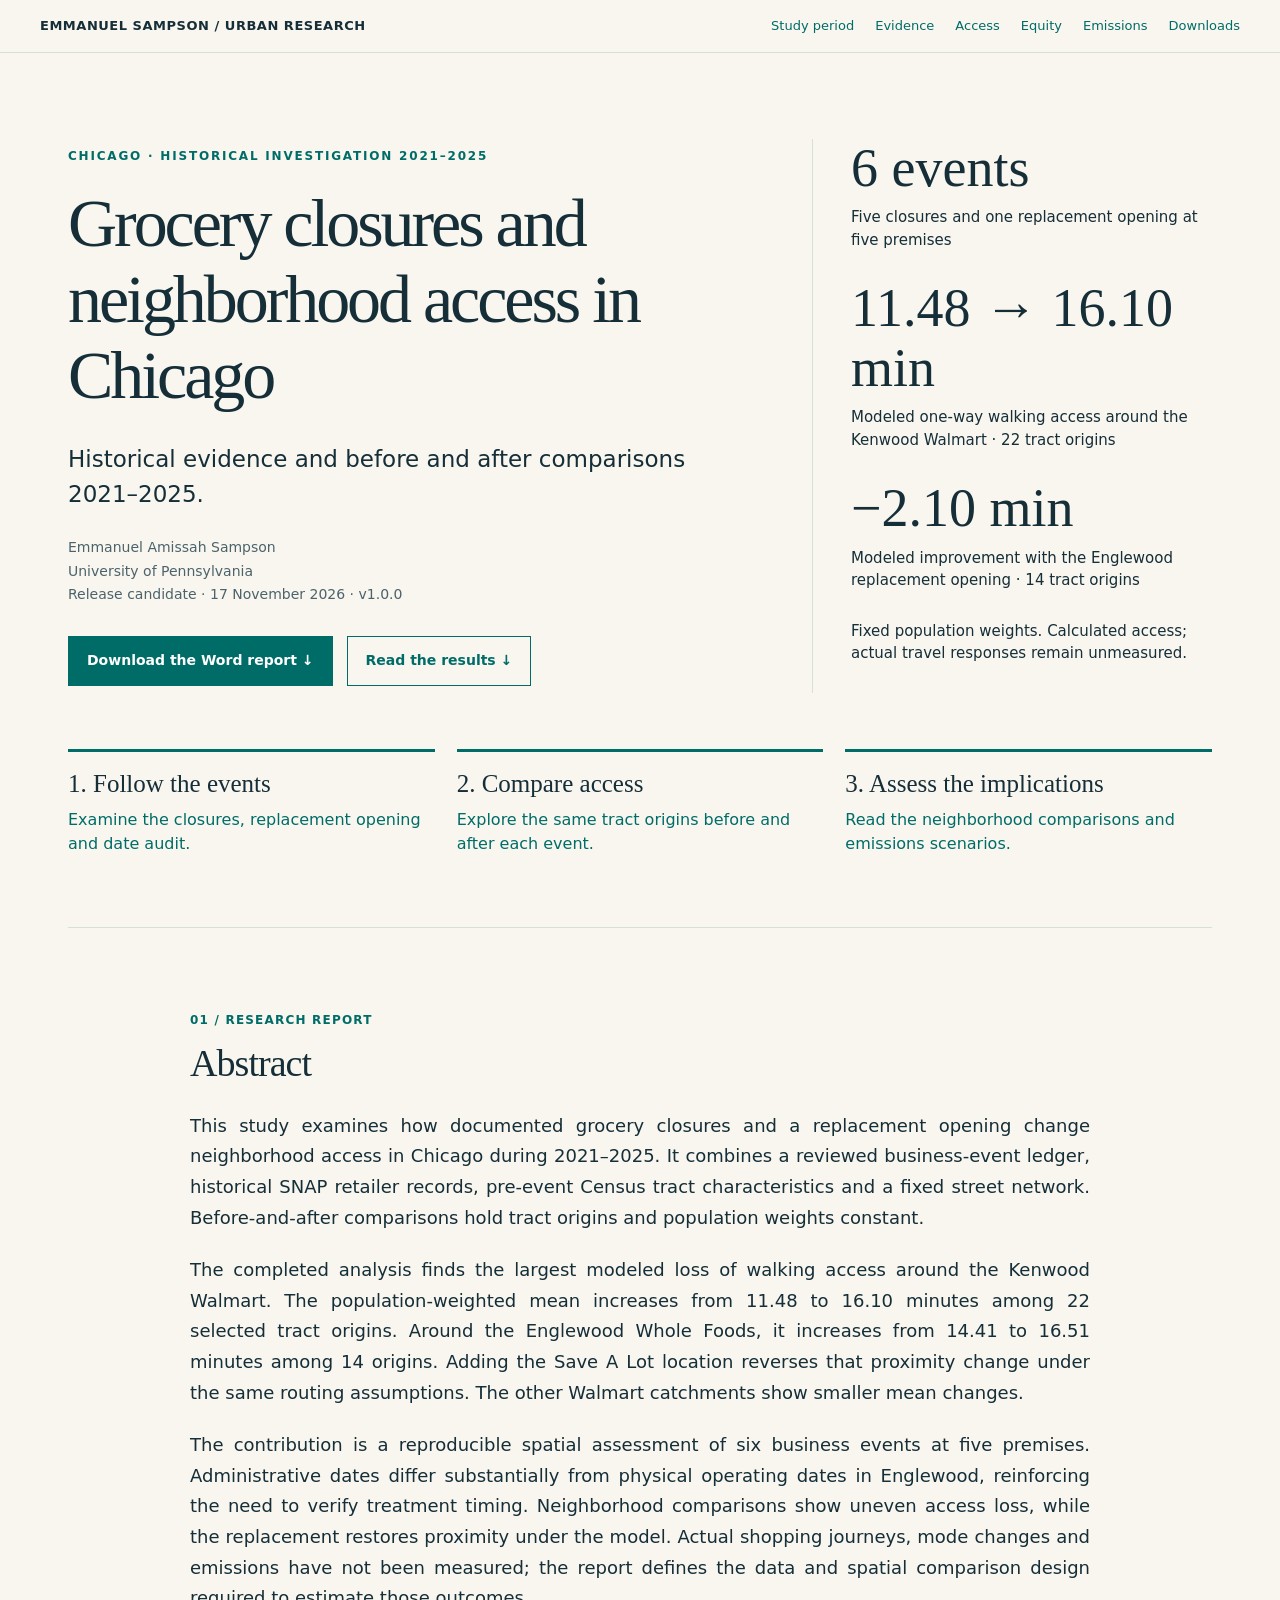
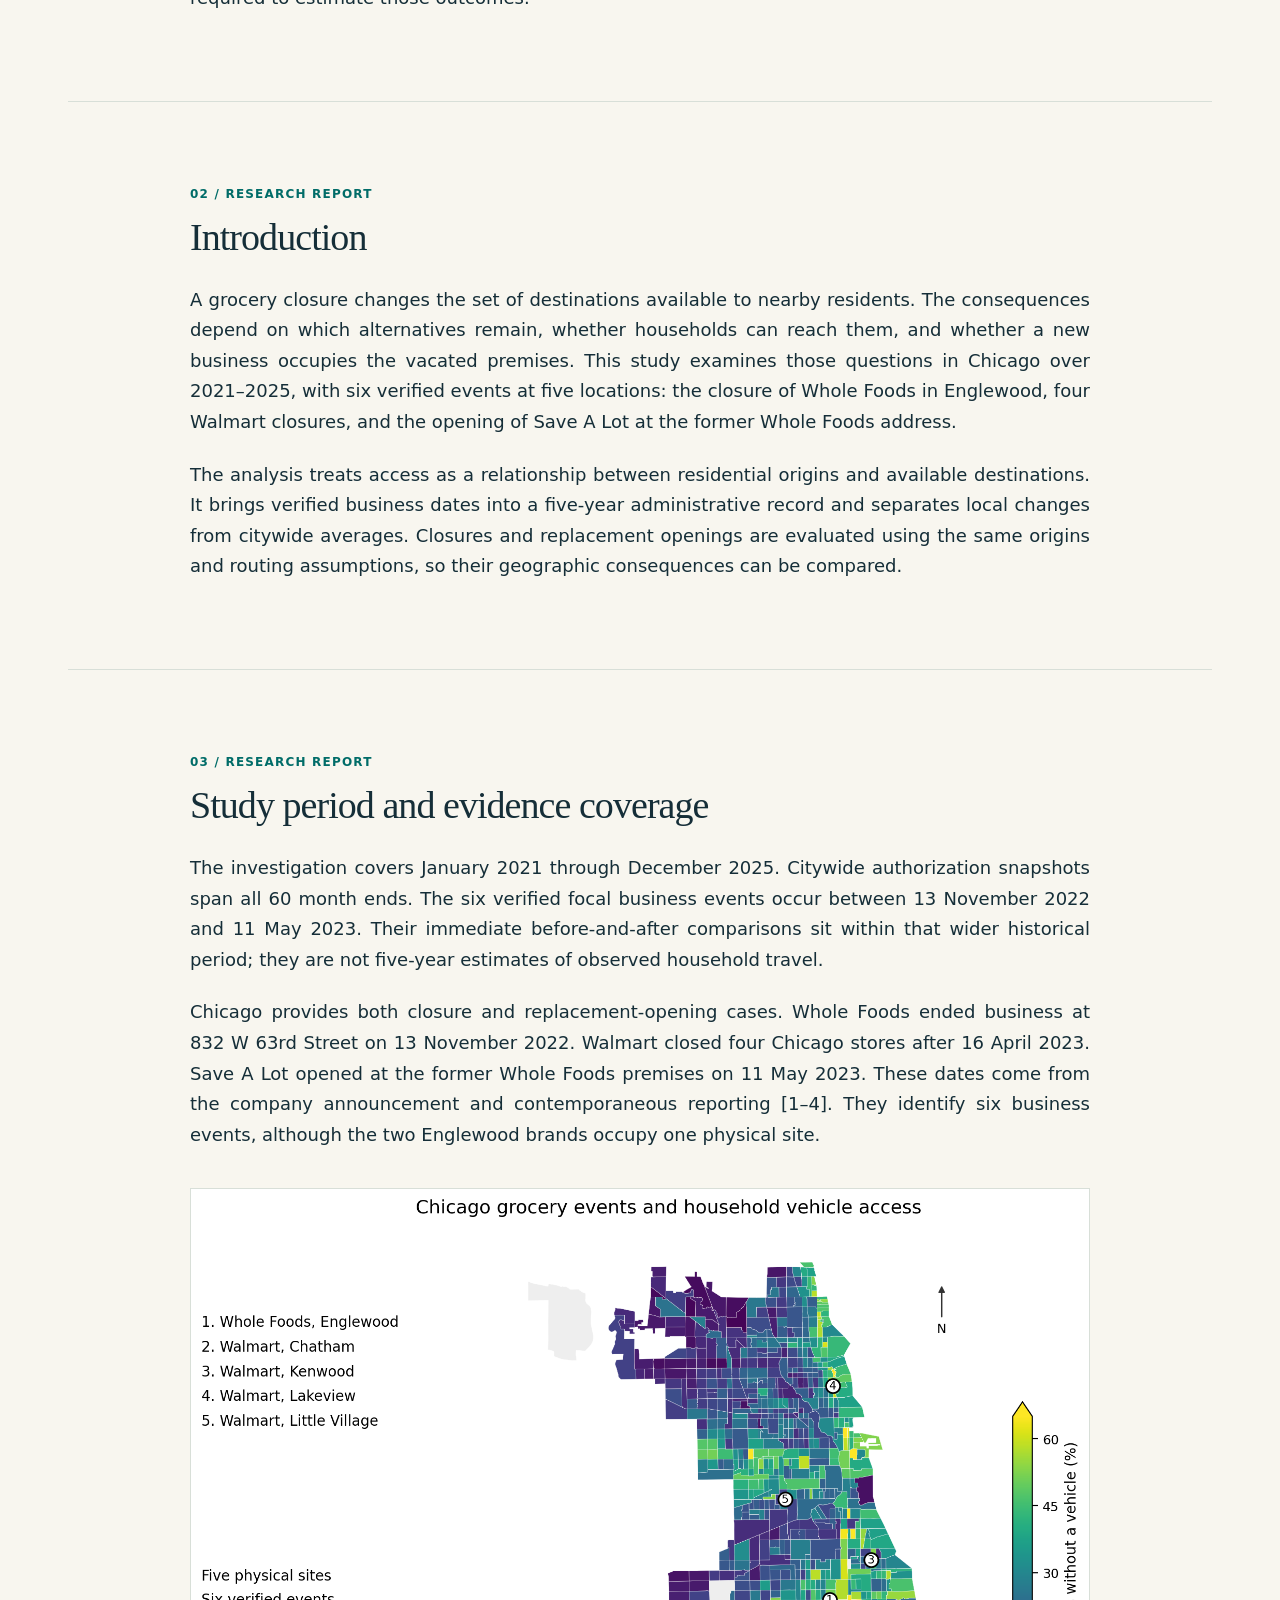
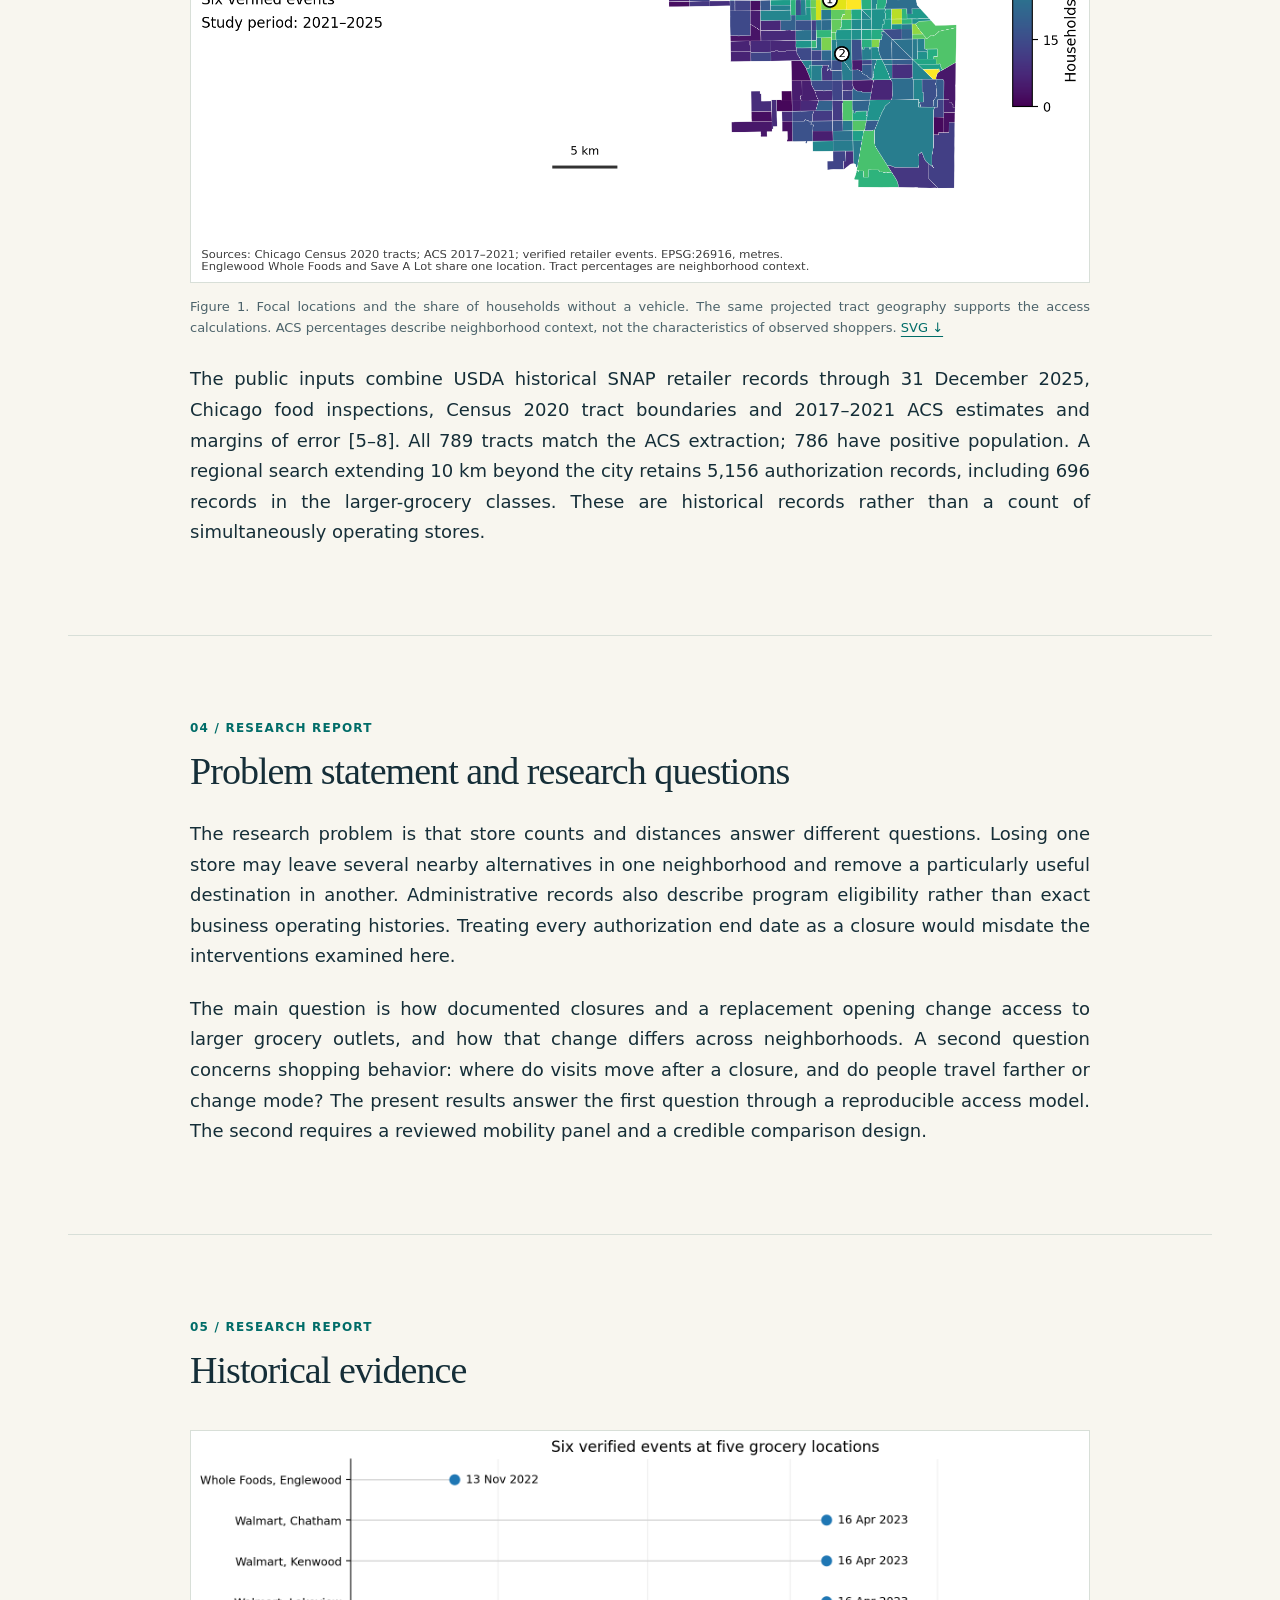
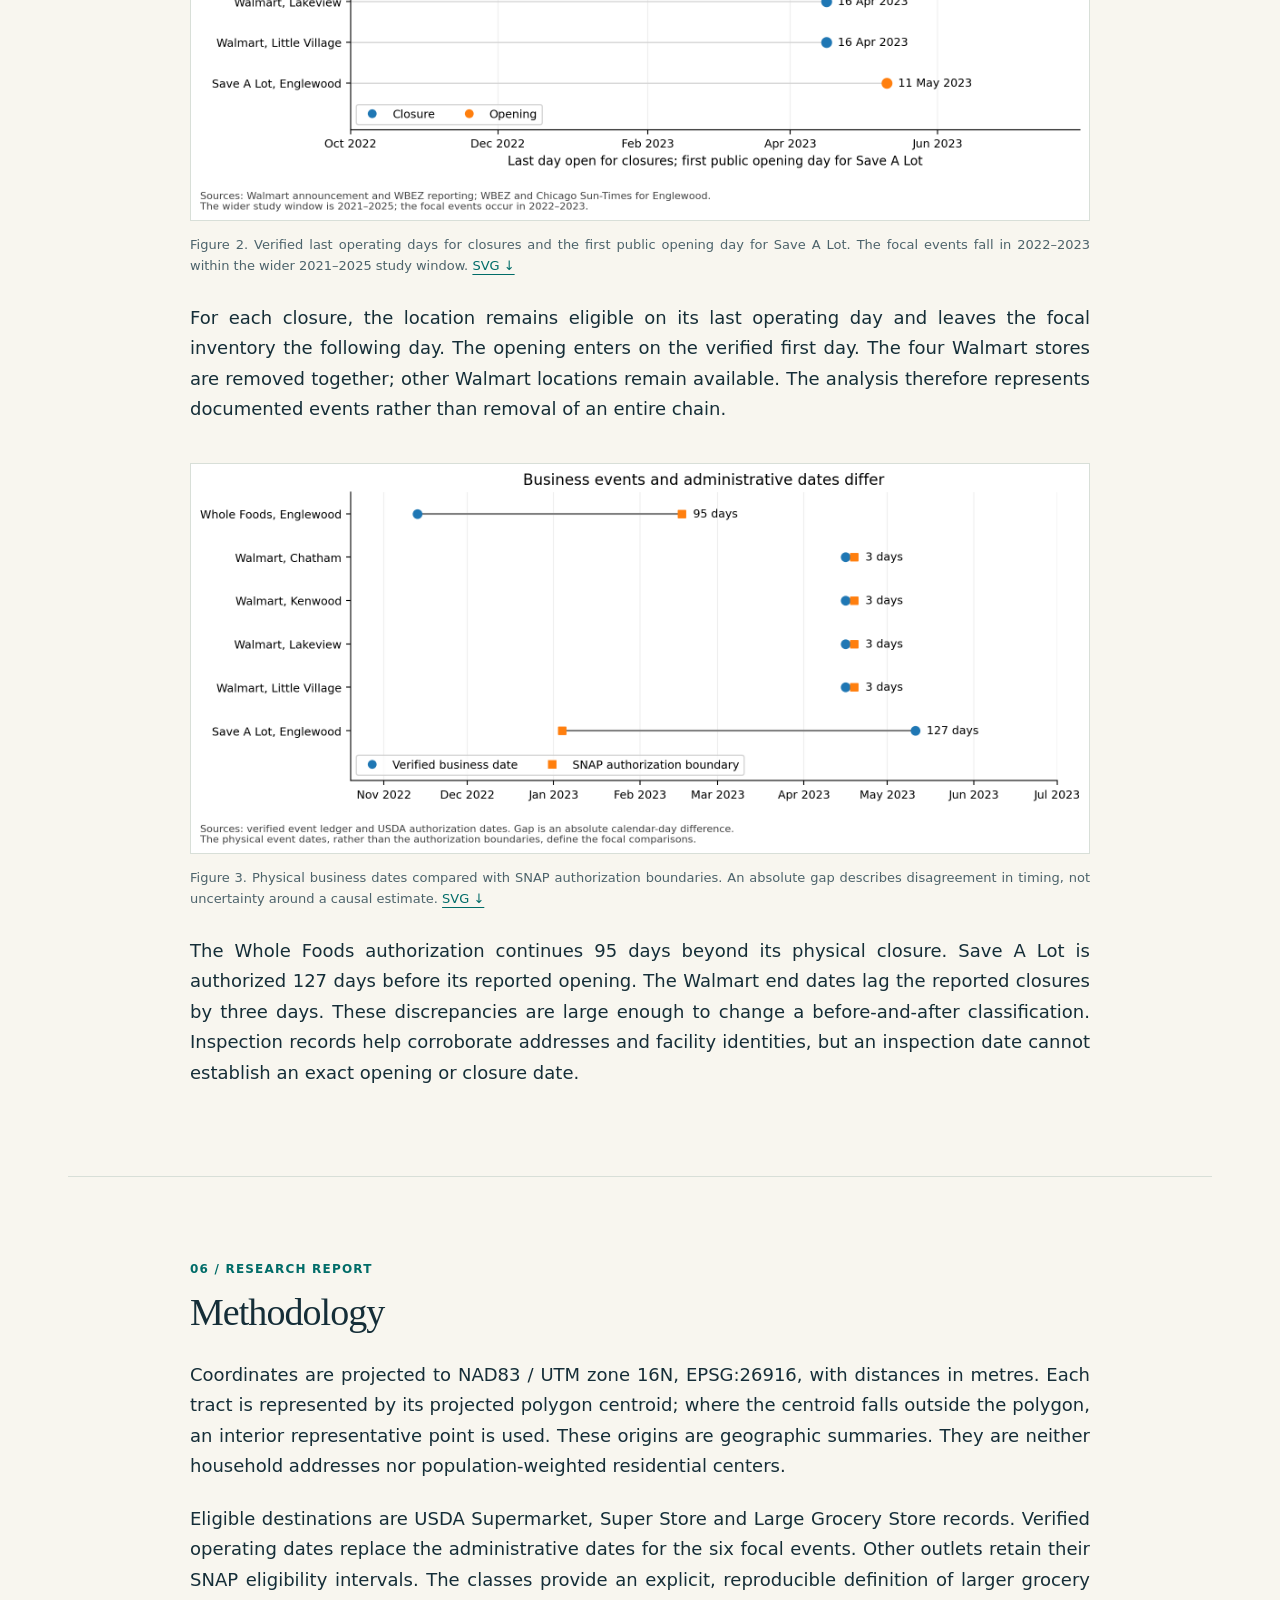
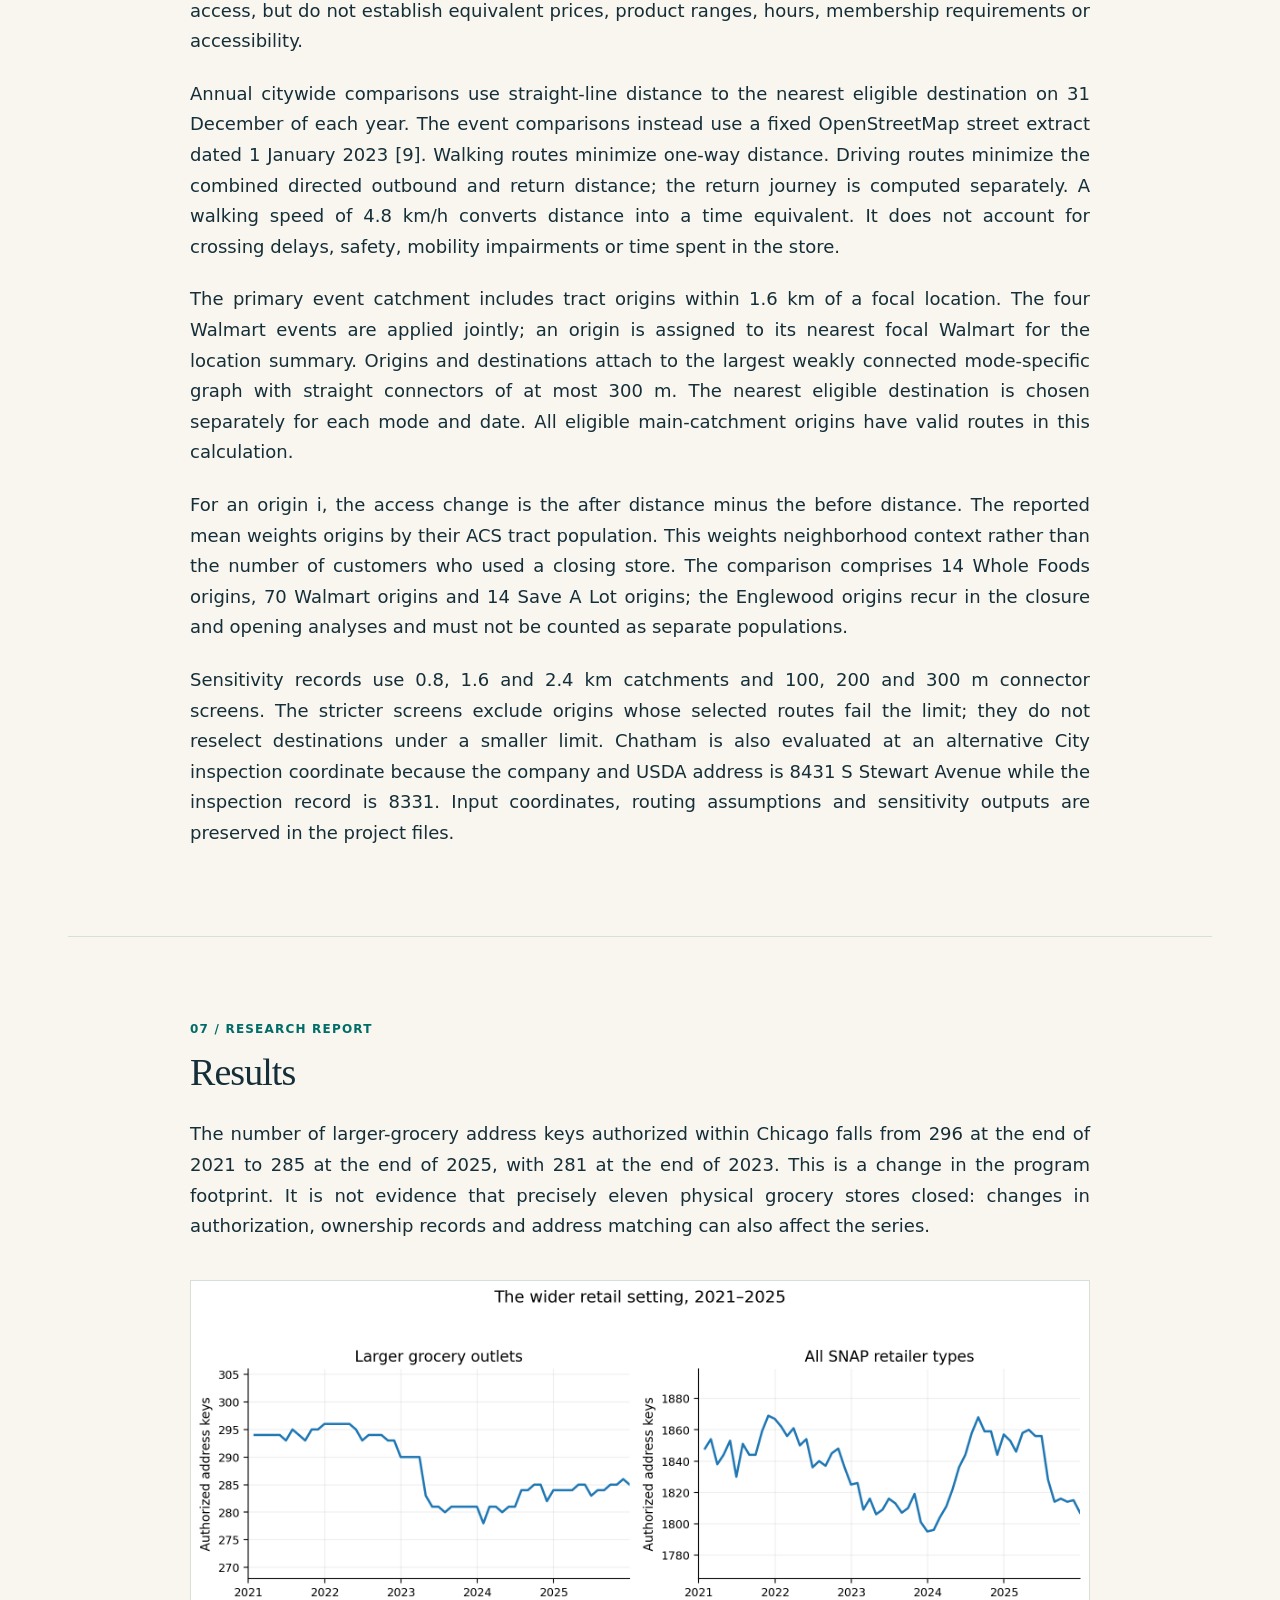
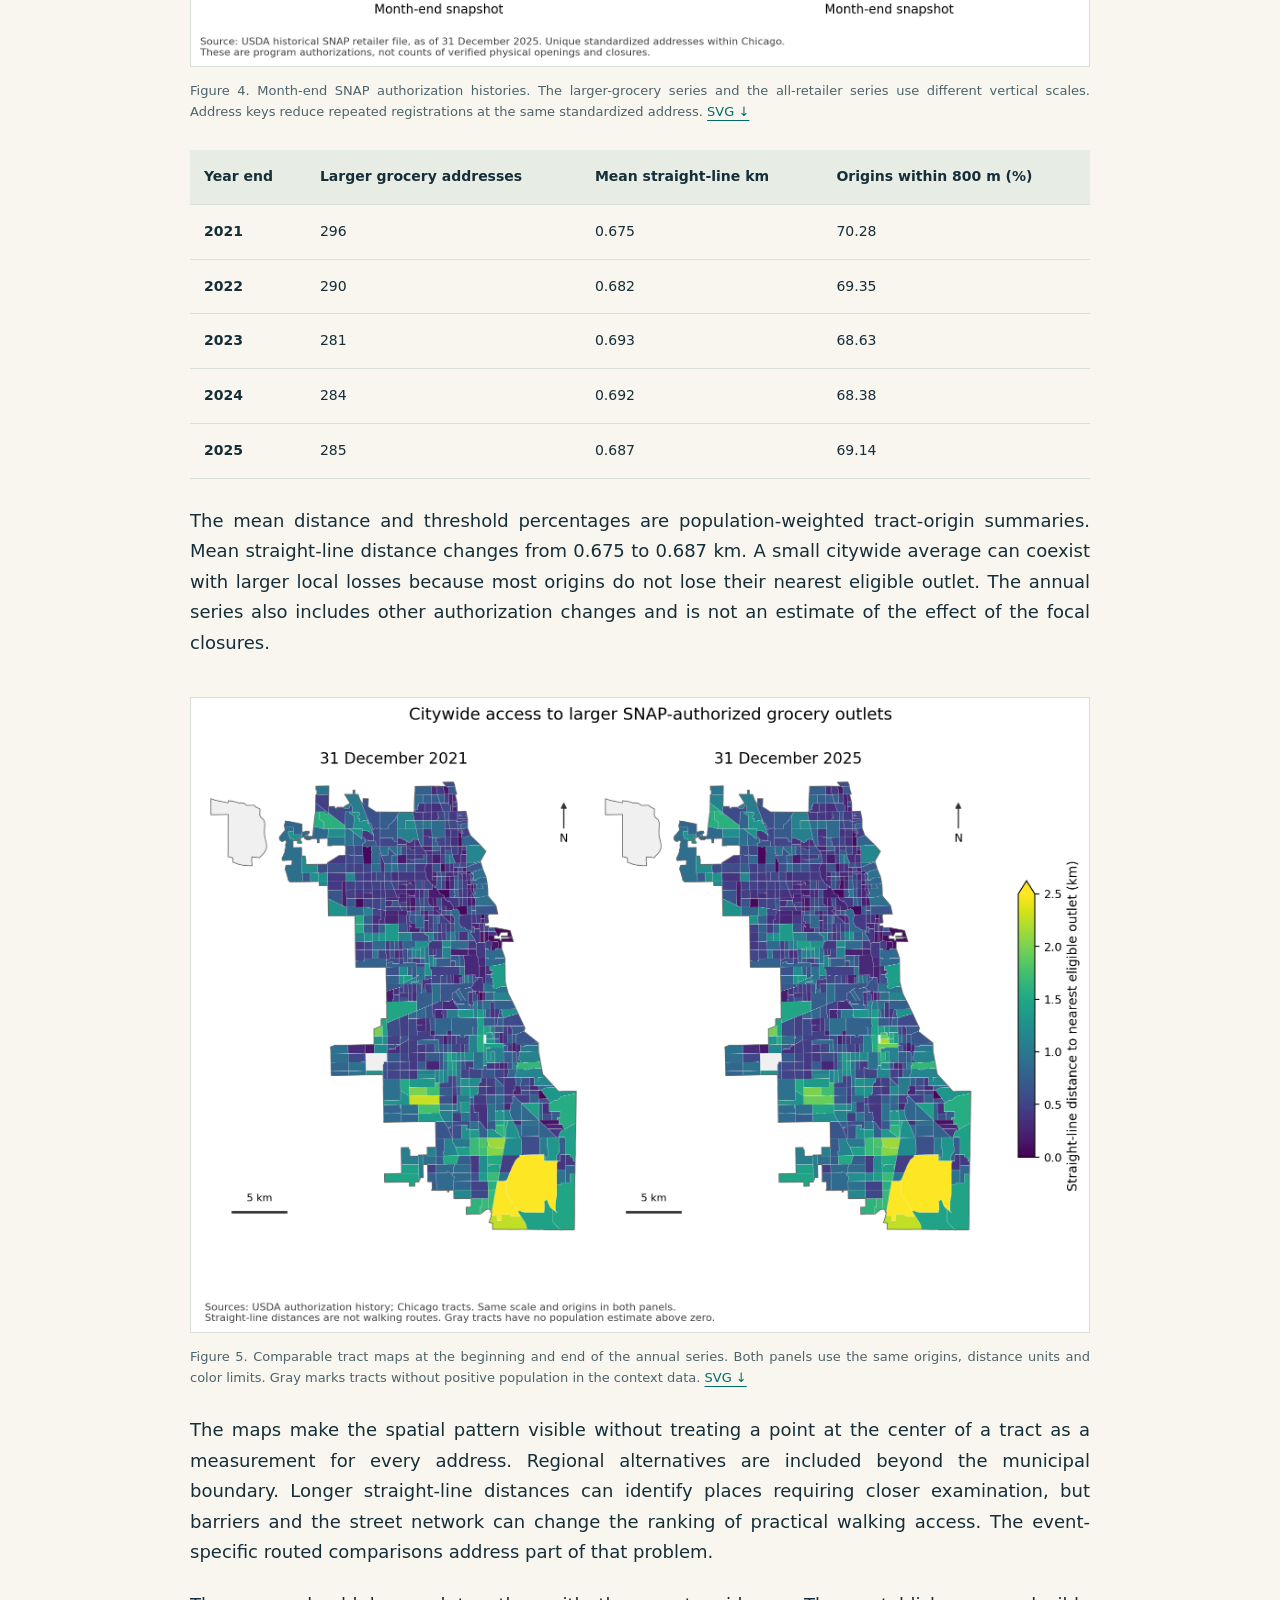
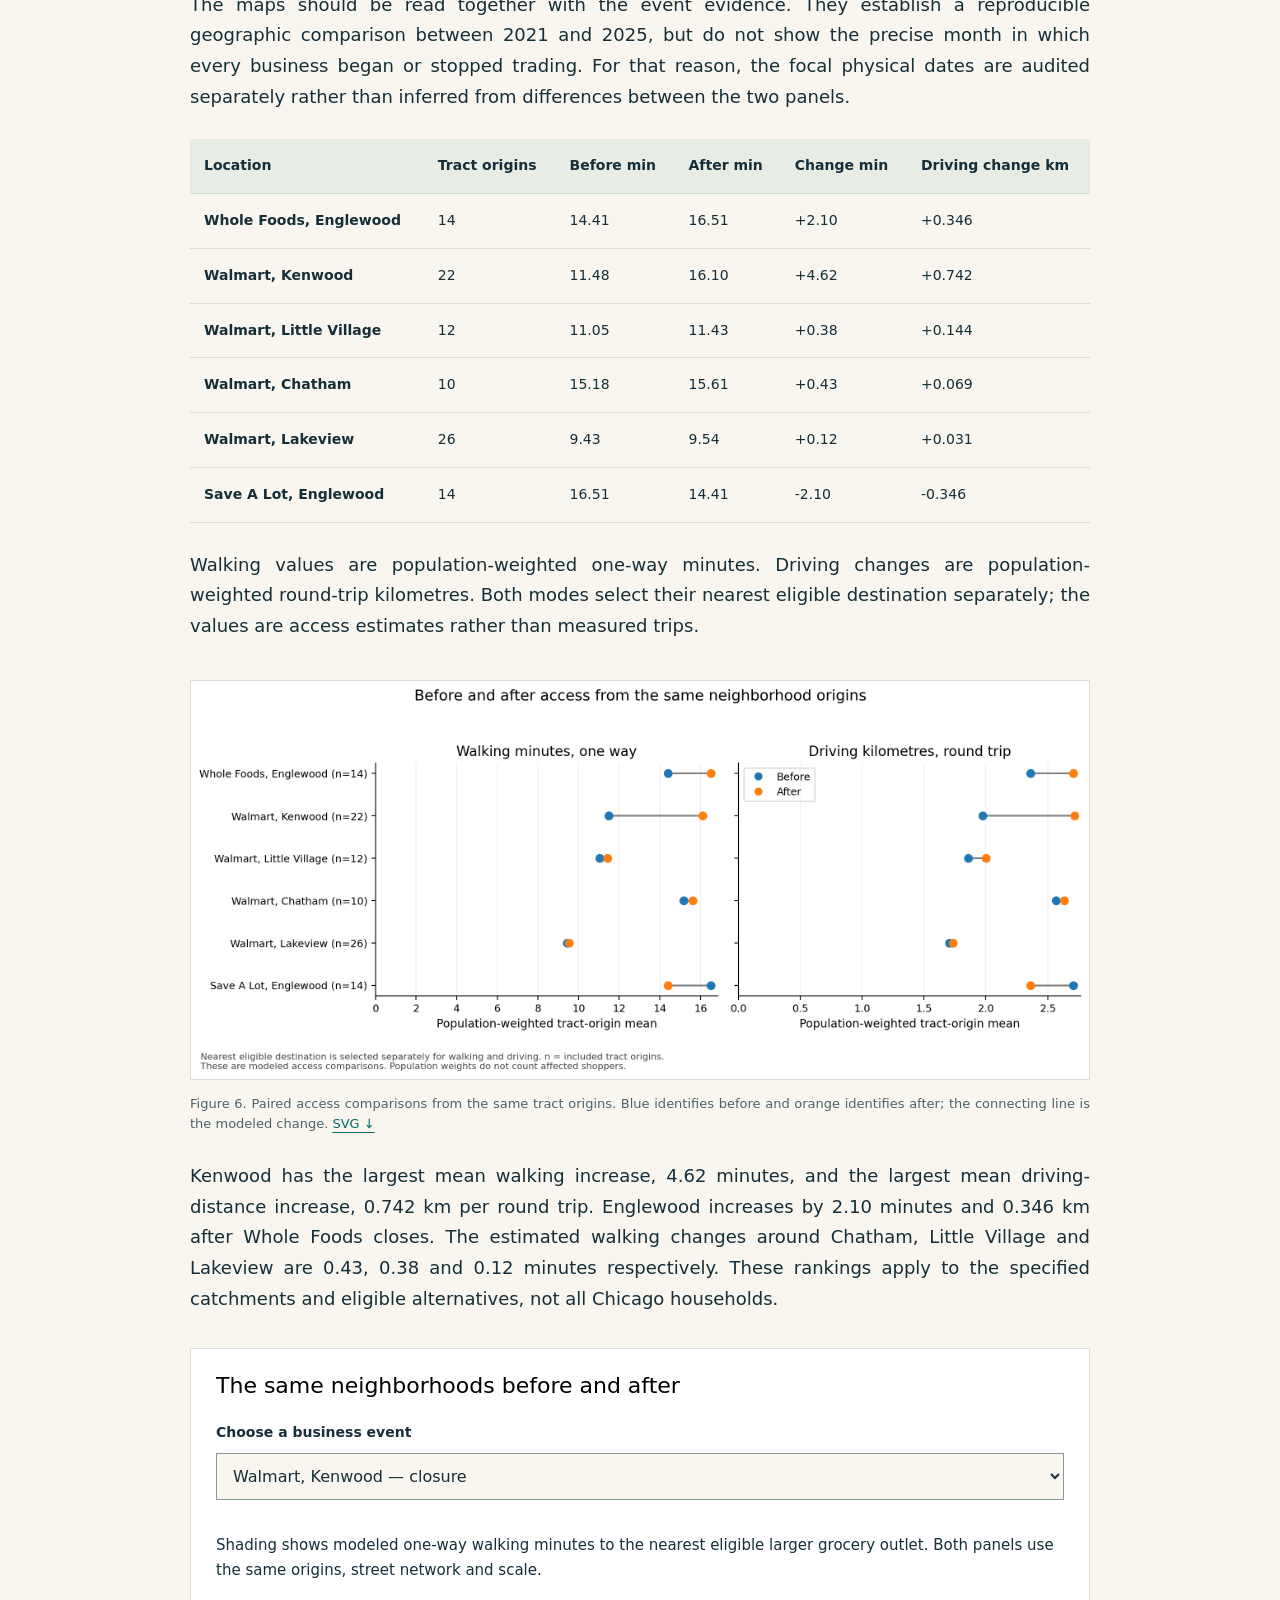
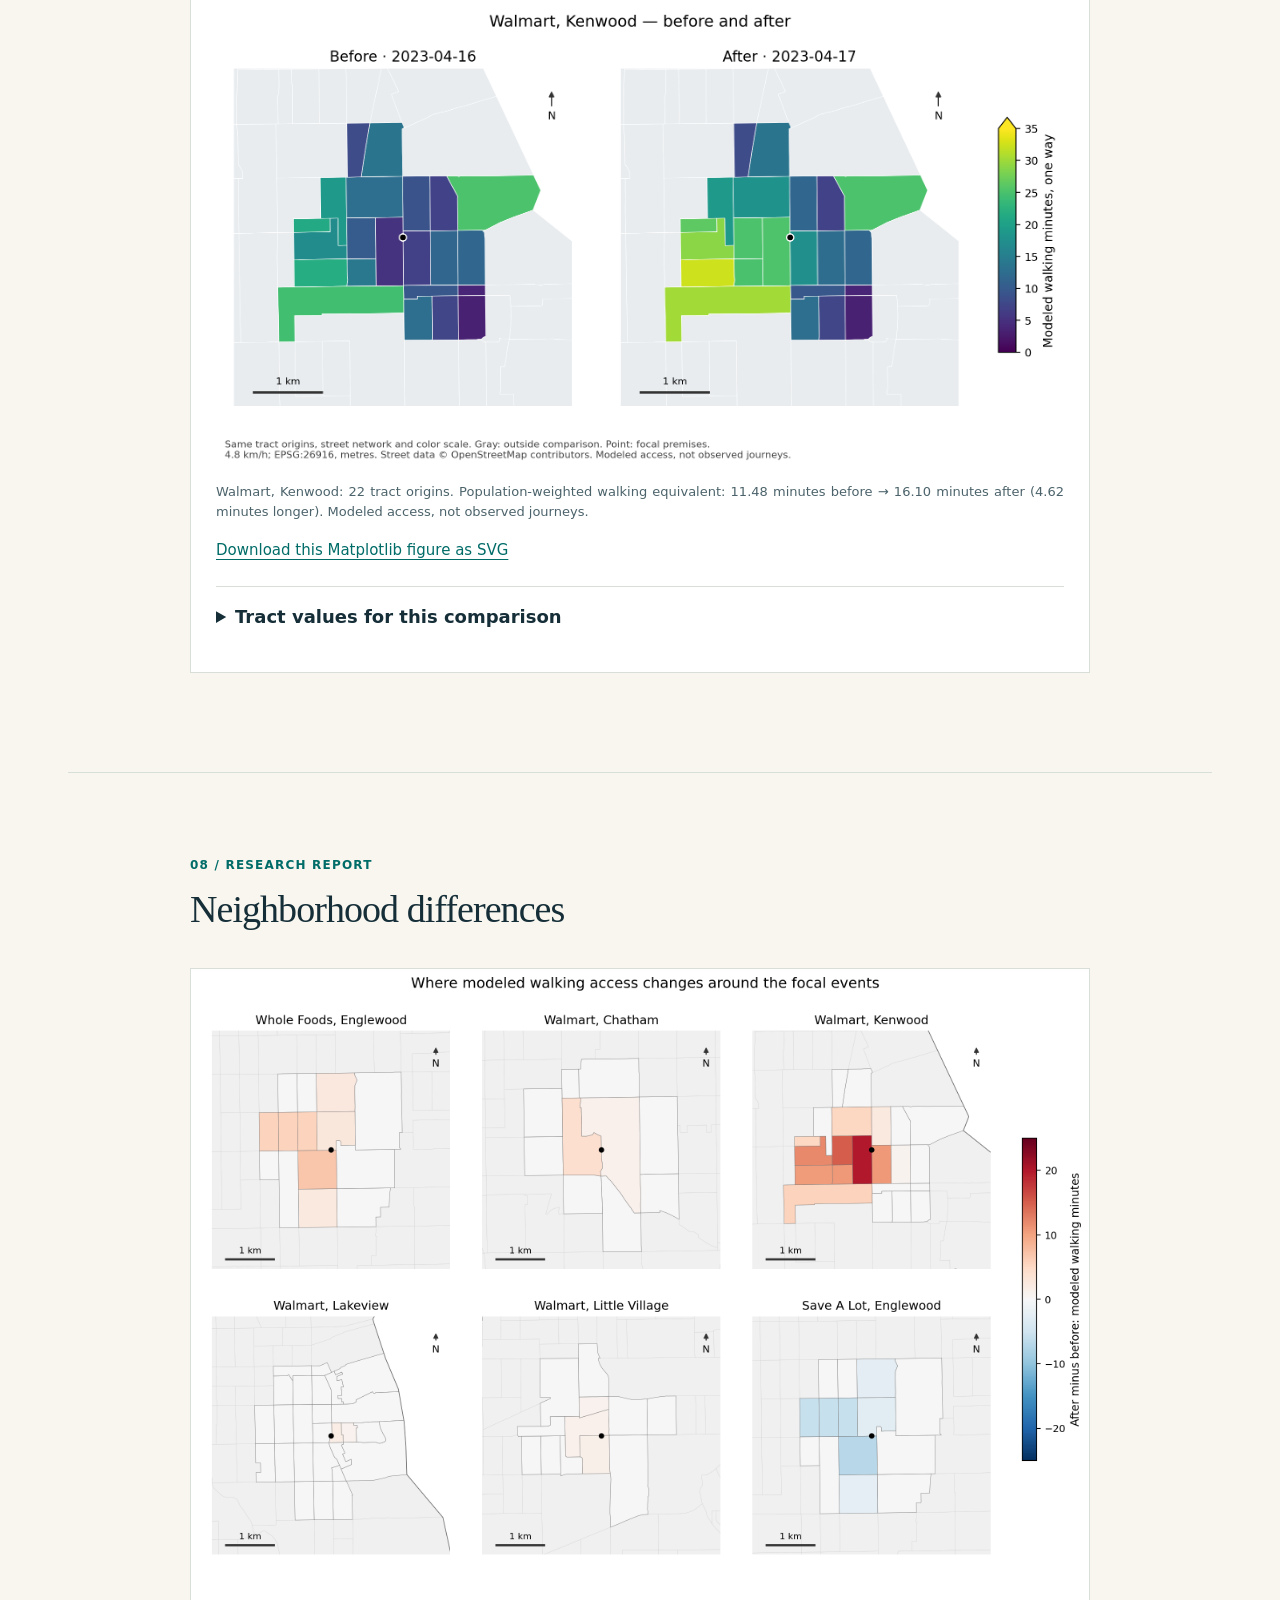
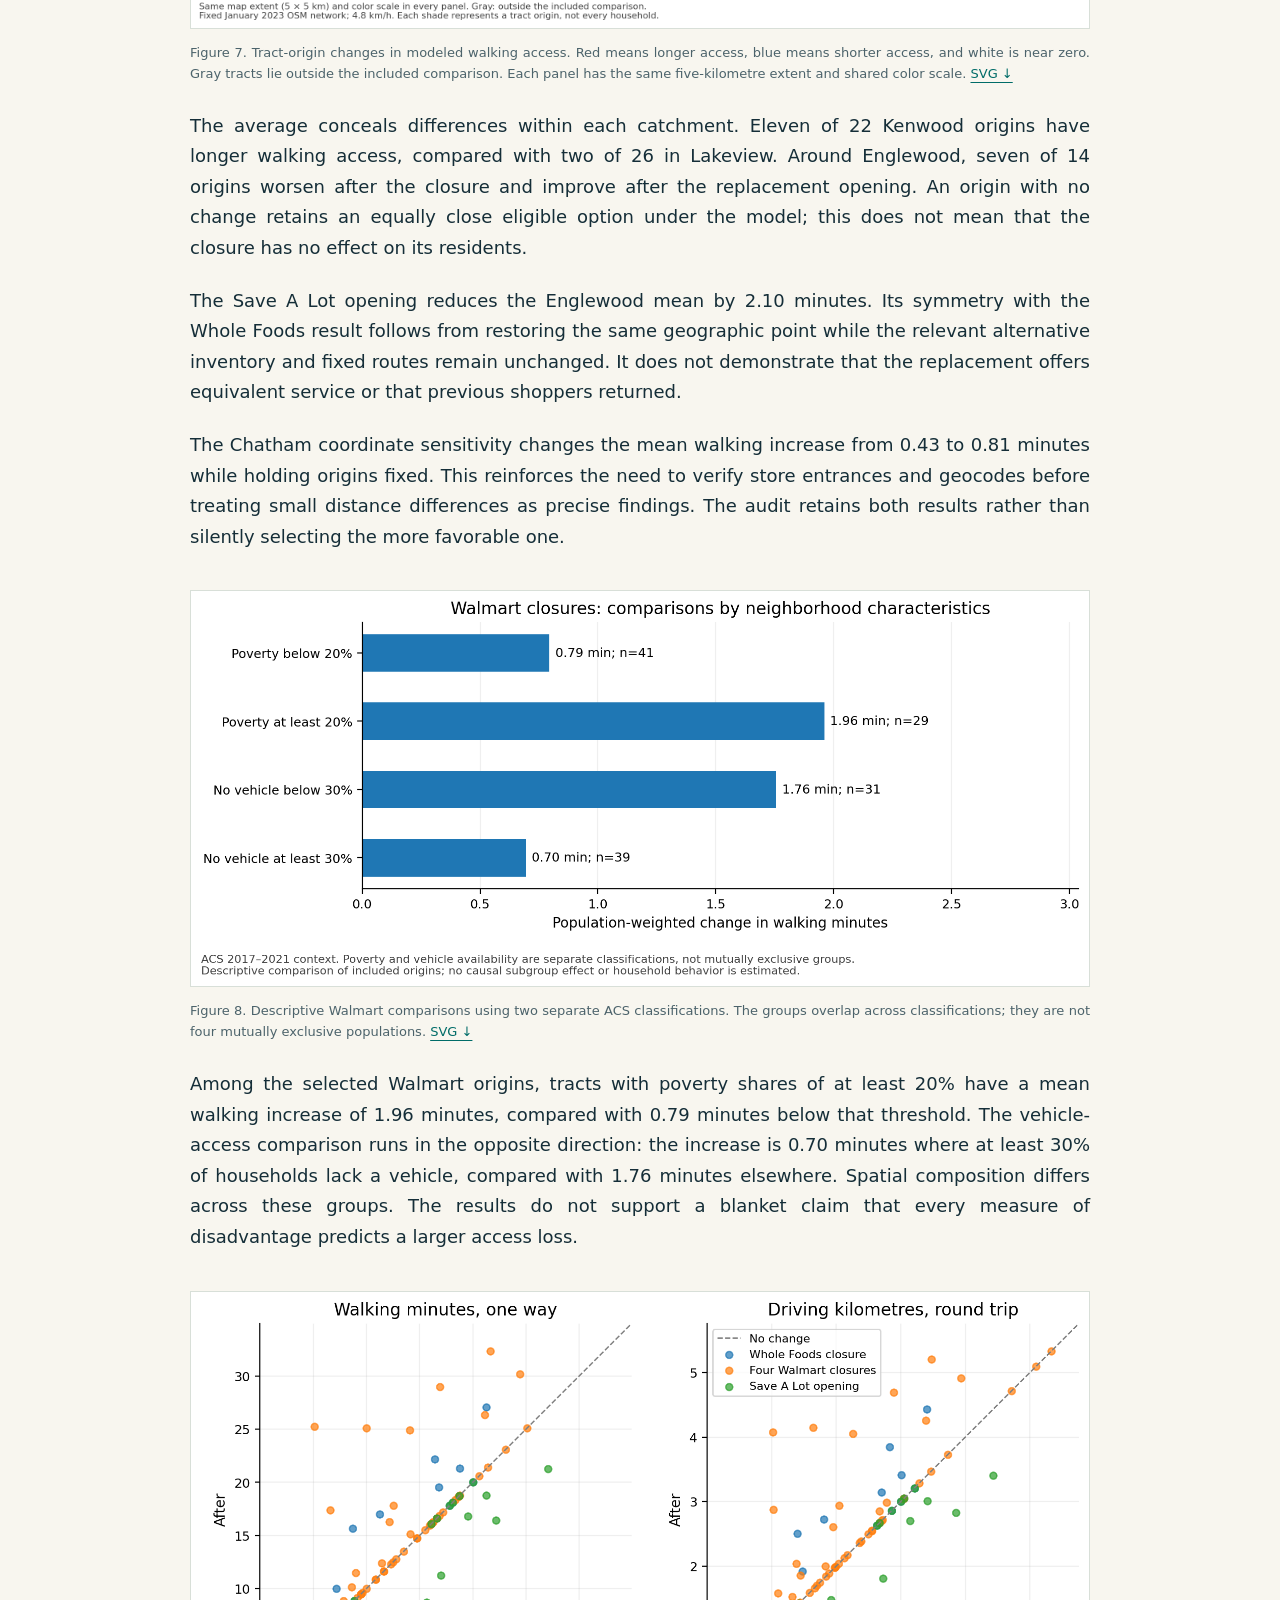
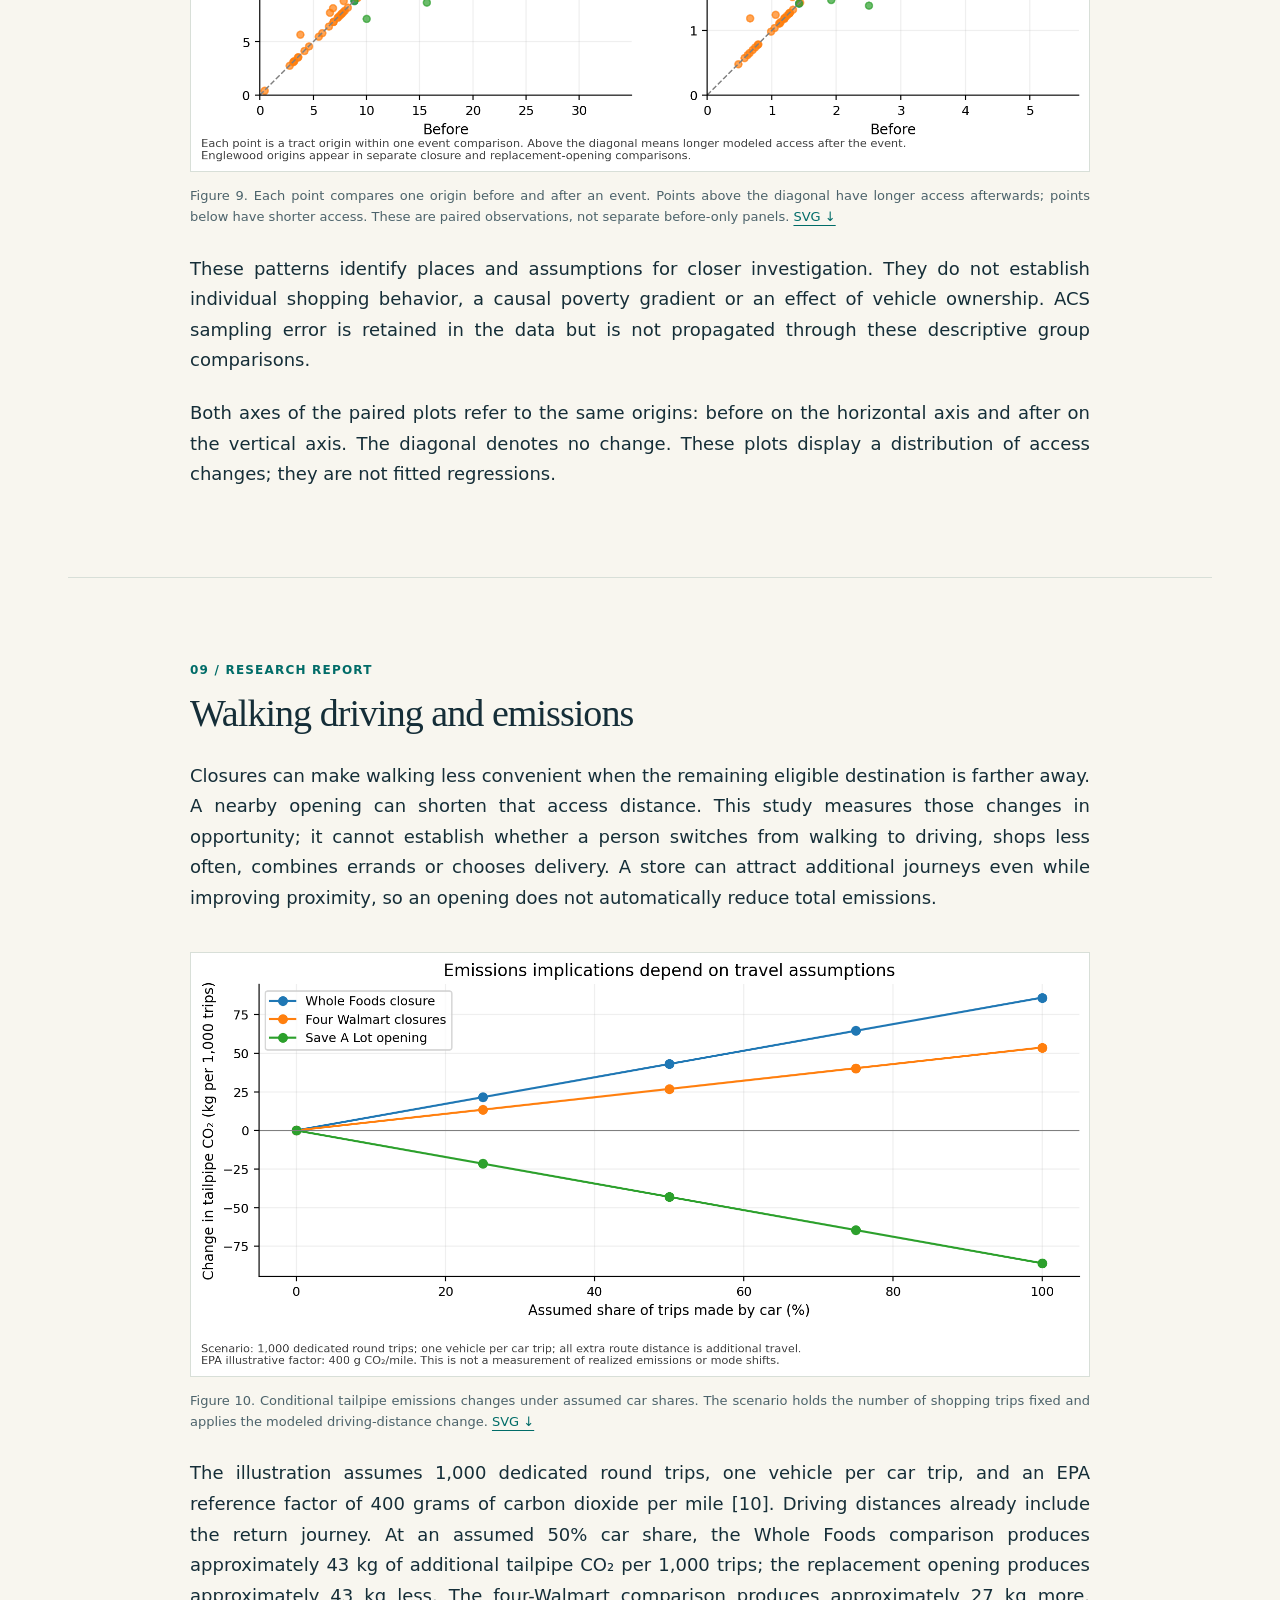
==== index.html @ acdfd46b "Publish reviewed Chicago grocery access study" ====
<!doctype html><html lang="en"><head><meta charset="utf-8"><meta name="viewport" content="width=device-width,initial-scale=1"><title>Grocery closures and neighborhood access in Chicago | Emmanuel Sampson</title><meta name="description" content="Chicago grocery access, 2021–2025. Verified business events, modeled before-and-after access, neighborhood differences and conditional emissions."><link rel="stylesheet" href="site/style.css"><script src="site/app.js" defer></script></head><body><a class="skip" href="#main">Skip to research</a><header class="nav"><a class="brand" href="#">EMMANUEL SAMPSON / URBAN RESEARCH</a><nav aria-label="Sections"><a href="#period">Study period</a><a href="#evidence">Evidence</a><a href="#results">Access</a><a href="#equity">Equity</a><a href="#travel">Emissions</a><a href="#records">Downloads</a></nav></header><main id="main" class="wrap"><section class="hero"><div><div class="eyebrow">Chicago · Historical investigation 2021–2025</div><h1>Grocery closures and neighborhood access in Chicago</h1><p class="lede">Historical evidence and before and after comparisons 2021–2025.</p><p class="byline">Emmanuel Amissah Sampson<br>University of Pennsylvania<br>Release candidate · 17 November 2026 · v1.0.0</p><div class="actions"><a class="button" href="outputs/public/Chicago_Grocery_Access_Report.docx">Download the Word report ↓</a><a class="button alt" href="#results">Read the results ↓</a></div></div><aside class="hero-side" aria-label="Main findings"><div><strong>6 events</strong><p>Five closures and one replacement opening at five premises</p></div><div><strong>11.48 → 16.10 min</strong><p>Modeled one-way walking access around the Kenwood Walmart · 22 tract origins</p></div><div><strong>−2.10 min</strong><p>Modeled improvement with the Englewood replacement opening · 14 tract origins</p></div><p class="scope-note">Fixed population weights. Calculated access; actual travel responses remain unmeasured.</p></aside></section><div class="story-guide" aria-label="Follow the findings"><a href="#evidence"><strong>1. Follow the events</strong>Examine the closures, replacement opening and date audit.</a><a href="#results"><strong>2. Compare access</strong>Explore the same tract origins before and after each event.</a><a href="#travel"><strong>3. Assess the implications</strong>Read the neighborhood comparisons and emissions scenarios.</a></div><section id="abstract" class="section"><div class="report-section"><div class="section-label">01 / Research report</div><h2>Abstract</h2><p>This study examines how documented grocery closures and a replacement opening change neighborhood access in Chicago during 2021–2025. It combines a reviewed business-event ledger, historical SNAP retailer records, pre-event Census tract characteristics and a fixed street network. Before-and-after comparisons hold tract origins and population weights constant.</p><p>The completed analysis finds the largest modeled loss of walking access around the Kenwood Walmart. The population-weighted mean increases from 11.48 to 16.10 minutes among 22 selected tract origins. Around the Englewood Whole Foods, it increases from 14.41 to 16.51 minutes among 14 origins. Adding the Save A Lot location reverses that proximity change under the same routing assumptions. The other Walmart catchments show smaller mean changes.</p><p>The contribution is a reproducible spatial assessment of six business events at five premises. Administrative dates differ substantially from physical operating dates in Englewood, reinforcing the need to verify treatment timing. Neighborhood comparisons show uneven access loss, while the replacement restores proximity under the model. Actual shopping journeys, mode changes and emissions have not been measured; the report defines the data and spatial comparison design required to estimate those outcomes.</p></div></section><section id="introduction" class="section"><div class="report-section"><div class="section-label">02 / Research report</div><h2>Introduction</h2><p>A grocery closure changes the set of destinations available to nearby residents. The consequences depend on which alternatives remain, whether households can reach them, and whether a new business occupies the vacated premises. This study examines those questions in Chicago over 2021–2025, with six verified events at five locations: the closure of Whole Foods in Englewood, four Walmart closures, and the opening of Save A Lot at the former Whole Foods address.</p><p>The analysis treats access as a relationship between residential origins and available destinations. It brings verified business dates into a five-year administrative record and separates local changes from citywide averages. Closures and replacement openings are evaluated using the same origins and routing assumptions, so their geographic consequences can be compared.</p></div></section><section id="period" class="section"><div class="report-section"><div class="section-label">03 / Research report</div><h2>Study period and evidence coverage</h2><p>The investigation covers January 2021 through December 2025. Citywide authorization snapshots span all 60 month ends. The six verified focal business events occur between 13 November 2022 and 11 May 2023. Their immediate before-and-after comparisons sit within that wider historical period; they are not five-year estimates of observed household travel.</p><p>Chicago provides both closure and replacement-opening cases. Whole Foods ended business at 832 W 63rd Street on 13 November 2022. Walmart closed four Chicago stores after 16 April 2023. Save A Lot opened at the former Whole Foods premises on 11 May 2023. These dates come from the company announcement and contemporaneous reporting [1–4]. They identify six business events, although the two Englewood brands occupy one physical site.</p><figure class="wide"><a href="outputs/figures/01_study_map.png" title="Open full-size figure"><img src="outputs/figures/01_study_map.png" alt="Figure 1. Focal locations and the share of households without a vehicle. The same projected tract geography supports the access calculations. ACS percentages describe neighborhood context, not the characteristics of observed shoppers." loading="lazy"></a><figcaption>Figure 1. Focal locations and the share of households without a vehicle. The same projected tract geography supports the access calculations. ACS percentages describe neighborhood context, not the characteristics of observed shoppers. <a href="outputs/figures/01_study_map.svg" download>SVG ↓</a></figcaption></figure><p>The public inputs combine USDA historical SNAP retailer records through 31 December 2025, Chicago food inspections, Census 2020 tract boundaries and 2017–2021 ACS estimates and margins of error [5–8]. All 789 tracts match the ACS extraction; 786 have positive population. A regional search extending 10 km beyond the city retains 5,156 authorization records, including 696 records in the larger-grocery classes. These are historical records rather than a count of simultaneously operating stores.</p></div></section><section id="problem" class="section"><div class="report-section"><div class="section-label">04 / Research report</div><h2>Problem statement and research questions</h2><p>The research problem is that store counts and distances answer different questions. Losing one store may leave several nearby alternatives in one neighborhood and remove a particularly useful destination in another. Administrative records also describe program eligibility rather than exact business operating histories. Treating every authorization end date as a closure would misdate the interventions examined here.</p><p>The main question is how documented closures and a replacement opening change access to larger grocery outlets, and how that change differs across neighborhoods. A second question concerns shopping behavior: where do visits move after a closure, and do people travel farther or change mode? The present results answer the first question through a reproducible access model. The second requires a reviewed mobility panel and a credible comparison design.</p></div></section><section id="evidence" class="section"><div class="report-section"><div class="section-label">05 / Research report</div><h2>Historical evidence</h2><figure class="wide"><a href="outputs/figures/02_event_timeline.png" title="Open full-size figure"><img src="outputs/figures/02_event_timeline.png" alt="Figure 2. Verified last operating days for closures and the first public opening day for Save A Lot. The focal events fall in 2022–2023 within the wider 2021–2025 study window." loading="lazy"></a><figcaption>Figure 2. Verified last operating days for closures and the first public opening day for Save A Lot. The focal events fall in 2022–2023 within the wider 2021–2025 study window. <a href="outputs/figures/02_event_timeline.svg" download>SVG ↓</a></figcaption></figure><p>For each closure, the location remains eligible on its last operating day and leaves the focal inventory the following day. The opening enters on the verified first day. The four Walmart stores are removed together; other Walmart locations remain available. The analysis therefore represents documented events rather than removal of an entire chain.</p><figure class="wide"><a href="outputs/figures/04_date_audit.png" title="Open full-size figure"><img src="outputs/figures/04_date_audit.png" alt="Figure 3. Physical business dates compared with SNAP authorization boundaries. An absolute gap describes disagreement in timing, not uncertainty around a causal estimate." loading="lazy"></a><figcaption>Figure 3. Physical business dates compared with SNAP authorization boundaries. An absolute gap describes disagreement in timing, not uncertainty around a causal estimate. <a href="outputs/figures/04_date_audit.svg" download>SVG ↓</a></figcaption></figure><p>The Whole Foods authorization continues 95 days beyond its physical closure. Save A Lot is authorized 127 days before its reported opening. The Walmart end dates lag the reported closures by three days. These discrepancies are large enough to change a before-and-after classification. Inspection records help corroborate addresses and facility identities, but an inspection date cannot establish an exact opening or closure date.</p></div></section><section id="methods" class="section"><div class="report-section"><div class="section-label">06 / Research report</div><h2>Methodology</h2><p>Coordinates are projected to NAD83 / UTM zone 16N, EPSG:26916, with distances in metres. Each tract is represented by its projected polygon centroid; where the centroid falls outside the polygon, an interior representative point is used. These origins are geographic summaries. They are neither household addresses nor population-weighted residential centers.</p><p>Eligible destinations are USDA Supermarket, Super Store and Large Grocery Store records. Verified operating dates replace the administrative dates for the six focal events. Other outlets retain their SNAP eligibility intervals. The classes provide an explicit, reproducible definition of larger grocery access, but do not establish equivalent prices, product ranges, hours, membership requirements or accessibility.</p><p>Annual citywide comparisons use straight-line distance to the nearest eligible destination on 31 December of each year. The event comparisons instead use a fixed OpenStreetMap street extract dated 1 January 2023 [9]. Walking routes minimize one-way distance. Driving routes minimize the combined directed outbound and return distance; the return journey is computed separately. A walking speed of 4.8 km/h converts distance into a time equivalent. It does not account for crossing delays, safety, mobility impairments or time spent in the store.</p><p>The primary event catchment includes tract origins within 1.6 km of a focal location. The four Walmart events are applied jointly; an origin is assigned to its nearest focal Walmart for the location summary. Origins and destinations attach to the largest weakly connected mode-specific graph with straight connectors of at most 300 m. The nearest eligible destination is chosen separately for each mode and date. All eligible main-catchment origins have valid routes in this calculation.</p><p>For an origin i, the access change is the after distance minus the before distance. The reported mean weights origins by their ACS tract population. This weights neighborhood context rather than the number of customers who used a closing store. The comparison comprises 14 Whole Foods origins, 70 Walmart origins and 14 Save A Lot origins; the Englewood origins recur in the closure and opening analyses and must not be counted as separate populations.</p><p>Sensitivity records use 0.8, 1.6 and 2.4 km catchments and 100, 200 and 300 m connector screens. The stricter screens exclude origins whose selected routes fail the limit; they do not reselect destinations under a smaller limit. Chatham is also evaluated at an alternative City inspection coordinate because the company and USDA address is 8431 S Stewart Avenue while the inspection record is 8331. Input coordinates, routing assumptions and sensitivity outputs are preserved in the project files.</p></div></section><section id="results" class="section"><div class="report-section"><div class="section-label">07 / Research report</div><h2>Results</h2><p>The number of larger-grocery address keys authorized within Chicago falls from 296 at the end of 2021 to 285 at the end of 2025, with 281 at the end of 2023. This is a change in the program footprint. It is not evidence that precisely eleven physical grocery stores closed: changes in authorization, ownership records and address matching can also affect the series.</p><figure class="wide"><a href="outputs/figures/03_inventory_history.png" title="Open full-size figure"><img src="outputs/figures/03_inventory_history.png" alt="Figure 4. Month-end SNAP authorization histories. The larger-grocery series and the all-retailer series use different vertical scales. Address keys reduce repeated registrations at the same standardized address." loading="lazy"></a><figcaption>Figure 4. Month-end SNAP authorization histories. The larger-grocery series and the all-retailer series use different vertical scales. Address keys reduce repeated registrations at the same standardized address. <a href="outputs/figures/03_inventory_history.svg" download>SVG ↓</a></figcaption></figure><div class="table-scroll"><table><thead><tr><th scope="col">Year end</th><th scope="col">Larger grocery addresses</th><th scope="col">Mean straight-line km</th><th scope="col">Origins within 800 m (%)</th></tr></thead><tbody><tr><th scope="row">2021</th><td>296</td><td>0.675</td><td>70.28</td></tr><tr><th scope="row">2022</th><td>290</td><td>0.682</td><td>69.35</td></tr><tr><th scope="row">2023</th><td>281</td><td>0.693</td><td>68.63</td></tr><tr><th scope="row">2024</th><td>284</td><td>0.692</td><td>68.38</td></tr><tr><th scope="row">2025</th><td>285</td><td>0.687</td><td>69.14</td></tr></tbody></table></div><p>The mean distance and threshold percentages are population-weighted tract-origin summaries. Mean straight-line distance changes from 0.675 to 0.687 km. A small citywide average can coexist with larger local losses because most origins do not lose their nearest eligible outlet. The annual series also includes other authorization changes and is not an estimate of the effect of the focal closures.</p><figure class="wide"><a href="outputs/figures/05_citywide_before_after.png" title="Open full-size figure"><img src="outputs/figures/05_citywide_before_after.png" alt="Figure 5. Comparable tract maps at the beginning and end of the annual series. Both panels use the same origins, distance units and color limits. Gray marks tracts without positive population in the context data." loading="lazy"></a><figcaption>Figure 5. Comparable tract maps at the beginning and end of the annual series. Both panels use the same origins, distance units and color limits. Gray marks tracts without positive population in the context data. <a href="outputs/figures/05_citywide_before_after.svg" download>SVG ↓</a></figcaption></figure><p>The maps make the spatial pattern visible without treating a point at the center of a tract as a measurement for every address. Regional alternatives are included beyond the municipal boundary. Longer straight-line distances can identify places requiring closer examination, but barriers and the street network can change the ranking of practical walking access. The event-specific routed comparisons address part of that problem.</p><p>The maps should be read together with the event evidence. They establish a reproducible geographic comparison between 2021 and 2025, but do not show the precise month in which every business began or stopped trading. For that reason, the focal physical dates are audited separately rather than inferred from differences between the two panels.</p><div class="table-scroll"><table><thead><tr><th scope="col">Location</th><th scope="col">Tract origins</th><th scope="col">Before min</th><th scope="col">After min</th><th scope="col">Change min</th><th scope="col">Driving change km</th></tr></thead><tbody><tr><th scope="row">Whole Foods, Englewood</th><td>14</td><td>14.41</td><td>16.51</td><td>+2.10</td><td>+0.346</td></tr><tr><th scope="row">Walmart, Kenwood</th><td>22</td><td>11.48</td><td>16.10</td><td>+4.62</td><td>+0.742</td></tr><tr><th scope="row">Walmart, Little Village</th><td>12</td><td>11.05</td><td>11.43</td><td>+0.38</td><td>+0.144</td></tr><tr><th scope="row">Walmart, Chatham</th><td>10</td><td>15.18</td><td>15.61</td><td>+0.43</td><td>+0.069</td></tr><tr><th scope="row">Walmart, Lakeview</th><td>26</td><td>9.43</td><td>9.54</td><td>+0.12</td><td>+0.031</td></tr><tr><th scope="row">Save A Lot, Englewood</th><td>14</td><td>16.51</td><td>14.41</td><td>-2.10</td><td>-0.346</td></tr></tbody></table></div><p>Walking values are population-weighted one-way minutes. Driving changes are population-weighted round-trip kilometres. Both modes select their nearest eligible destination separately; the values are access estimates rather than measured trips.</p><figure class="wide"><a href="outputs/figures/07_paired_event_results.png" title="Open full-size figure"><img src="outputs/figures/07_paired_event_results.png" alt="Figure 6. Paired access comparisons from the same tract origins. Blue identifies before and orange identifies after; the connecting line is the modeled change." loading="lazy"></a><figcaption>Figure 6. Paired access comparisons from the same tract origins. Blue identifies before and orange identifies after; the connecting line is the modeled change. <a href="outputs/figures/07_paired_event_results.svg" download>SVG ↓</a></figcaption></figure><p>Kenwood has the largest mean walking increase, 4.62 minutes, and the largest mean driving-distance increase, 0.742 km per round trip. Englewood increases by 2.10 minutes and 0.346 km after Whole Foods closes. The estimated walking changes around Chatham, Little Village and Lakeview are 0.43, 0.38 and 0.12 minutes respectively. These rankings apply to the specified catchments and eligible alternatives, not all Chicago households.</p><div class="explorer" aria-labelledby="explorer-title"><h3 id="explorer-title">The same neighborhoods before and after</h3><label for="event-select">Choose a business event</label><select id="event-select" disabled><option>Loading events…</option></select><p>Shading shows modeled one-way walking minutes to the nearest eligible larger grocery outlet. Both panels use the same origins, street network and scale.</p><figure><a id="map-full" href="outputs/figures/explorer/walmart_kenwood.png"><img id="event-map" src="outputs/figures/explorer/walmart_kenwood.png" alt="Kenwood before and after tract access maps"></a><figcaption id="map-summary" aria-live="polite"></figcaption></figure><p class="mini"><a id="map-svg" href="outputs/figures/explorer/walmart_kenwood.svg" download>Download this Matplotlib figure as SVG</a></p><details><summary>Tract values for this comparison</summary><div class="table-scroll"><table><thead><tr><th>Tract GEOID</th><th>Before minutes</th><th>After minutes</th></tr></thead><tbody id="tract-values"></tbody></table></div></details><noscript><p>The selector requires JavaScript. Kenwood is shown above; all six events appear in the figures and downloadable data.</p></noscript></div></div></section><section id="equity" class="section"><div class="report-section"><div class="section-label">08 / Research report</div><h2>Neighborhood differences</h2><figure class="wide"><a href="outputs/figures/06_event_change_maps.png" title="Open full-size figure"><img src="outputs/figures/06_event_change_maps.png" alt="Figure 7. Tract-origin changes in modeled walking access. Red means longer access, blue means shorter access, and white is near zero. Gray tracts lie outside the included comparison. Each panel has the same five-kilometre extent and shared color scale." loading="lazy"></a><figcaption>Figure 7. Tract-origin changes in modeled walking access. Red means longer access, blue means shorter access, and white is near zero. Gray tracts lie outside the included comparison. Each panel has the same five-kilometre extent and shared color scale. <a href="outputs/figures/06_event_change_maps.svg" download>SVG ↓</a></figcaption></figure><p>The average conceals differences within each catchment. Eleven of 22 Kenwood origins have longer walking access, compared with two of 26 in Lakeview. Around Englewood, seven of 14 origins worsen after the closure and improve after the replacement opening. An origin with no change retains an equally close eligible option under the model; this does not mean that the closure has no effect on its residents.</p><p>The Save A Lot opening reduces the Englewood mean by 2.10 minutes. Its symmetry with the Whole Foods result follows from restoring the same geographic point while the relevant alternative inventory and fixed routes remain unchanged. It does not demonstrate that the replacement offers equivalent service or that previous shoppers returned.</p><p>The Chatham coordinate sensitivity changes the mean walking increase from 0.43 to 0.81 minutes while holding origins fixed. This reinforces the need to verify store entrances and geocodes before treating small distance differences as precise findings. The audit retains both results rather than silently selecting the more favorable one.</p><figure class="wide"><a href="outputs/figures/09_equity_comparison.png" title="Open full-size figure"><img src="outputs/figures/09_equity_comparison.png" alt="Figure 8. Descriptive Walmart comparisons using two separate ACS classifications. The groups overlap across classifications; they are not four mutually exclusive populations." loading="lazy"></a><figcaption>Figure 8. Descriptive Walmart comparisons using two separate ACS classifications. The groups overlap across classifications; they are not four mutually exclusive populations. <a href="outputs/figures/09_equity_comparison.svg" download>SVG ↓</a></figcaption></figure><p>Among the selected Walmart origins, tracts with poverty shares of at least 20% have a mean walking increase of 1.96 minutes, compared with 0.79 minutes below that threshold. The vehicle-access comparison runs in the opposite direction: the increase is 0.70 minutes where at least 30% of households lack a vehicle, compared with 1.76 minutes elsewhere. Spatial composition differs across these groups. The results do not support a blanket claim that every measure of disadvantage predicts a larger access loss.</p><figure class="wide"><a href="outputs/figures/08_before_after_scatter.png" title="Open full-size figure"><img src="outputs/figures/08_before_after_scatter.png" alt="Figure 9. Each point compares one origin before and after an event. Points above the diagonal have longer access afterwards; points below have shorter access. These are paired observations, not separate before-only panels." loading="lazy"></a><figcaption>Figure 9. Each point compares one origin before and after an event. Points above the diagonal have longer access afterwards; points below have shorter access. These are paired observations, not separate before-only panels. <a href="outputs/figures/08_before_after_scatter.svg" download>SVG ↓</a></figcaption></figure><p>These patterns identify places and assumptions for closer investigation. They do not establish individual shopping behavior, a causal poverty gradient or an effect of vehicle ownership. ACS sampling error is retained in the data but is not propagated through these descriptive group comparisons.</p><p>Both axes of the paired plots refer to the same origins: before on the horizontal axis and after on the vertical axis. The diagonal denotes no change. These plots display a distribution of access changes; they are not fitted regressions.</p></div></section><section id="travel" class="section"><div class="report-section"><div class="section-label">09 / Research report</div><h2>Walking driving and emissions</h2><p>Closures can make walking less convenient when the remaining eligible destination is farther away. A nearby opening can shorten that access distance. This study measures those changes in opportunity; it cannot establish whether a person switches from walking to driving, shops less often, combines errands or chooses delivery. A store can attract additional journeys even while improving proximity, so an opening does not automatically reduce total emissions.</p><figure class="wide"><a href="outputs/figures/10_emissions_sensitivity.png" title="Open full-size figure"><img src="outputs/figures/10_emissions_sensitivity.png" alt="Figure 10. Conditional tailpipe emissions changes under assumed car shares. The scenario holds the number of shopping trips fixed and applies the modeled driving-distance change." loading="lazy"></a><figcaption>Figure 10. Conditional tailpipe emissions changes under assumed car shares. The scenario holds the number of shopping trips fixed and applies the modeled driving-distance change. <a href="outputs/figures/10_emissions_sensitivity.svg" download>SVG ↓</a></figcaption></figure><p>The illustration assumes 1,000 dedicated round trips, one vehicle per car trip, and an EPA reference factor of 400 grams of carbon dioxide per mile [10]. Driving distances already include the return journey. At an assumed 50% car share, the Whole Foods comparison produces approximately 43 kg of additional tailpipe CO₂ per 1,000 trips; the replacement opening produces approximately 43 kg less. The four-Walmart comparison produces approximately 27 kg more. These values are scenario calculations, not measured changes in city emissions.</p><p>The emissions calculation is proportional to assumed car share and additional distance. It excludes vehicle mix, upstream energy emissions, transit, trip chaining, delivery operations, occupancy and changes in shopping frequency. Observed trip counts and validated mode information are needed before making an empirical emissions claim. Weekly foot-traffic counts alone do not supply those quantities.</p></div></section><section id="discussion" class="section"><div class="report-section"><div class="section-label">10 / Research report</div><h2>Discussion</h2><p>The evidence supports a location-specific interpretation of retail change. The same corporate closure decision produces quite different access estimates across Chicago because the surrounding network of eligible stores differs. The useful planning question is therefore which neighborhoods lose a nearby option and what remains reachable. Counting closures without examining alternatives would miss that variation.</p><p>The Englewood sequence shows why replacement openings deserve separate attention. A new operator at the same address can restore a measure of proximity while leaving other dimensions of access unresolved. Price, product quality, reliability, opening hours and residents’ preferences require evidence beyond the location record. A complete evaluation should measure those dimensions alongside travel and visits.</p></div></section><section id="identification" class="section"><div class="report-section"><div class="section-label">11 / Research report</div><h2>Socio econometric identification strategy</h2><p>Business exits are not randomly assigned. Declining demand and changing neighborhood conditions can affect both closures and subsequent outcomes. A credible spatial difference-in-differences design must address those trends, anticipation and spillovers. It should examine visits to surviving destinations and changes in destination shares rather than treat a mechanical fall at a closed store as the effect on household access.</p><p>Event-specific comparisons should estimate dynamic changes around each intervention, using clean comparison areas and explicit spatial exposure. Group-time methods can help avoid inappropriate comparisons across staggered treatment cohorts [11]. Spatial spillovers require their own estimand and comparison logic [12]. The Englewood opening reverses vacancy, so the closure cannot be modeled as an indefinitely absorbing treatment. There are few independent sites; many tracts do not create a large number of independent interventions.</p><p>A municipal boundary does not itself provide a valid geographic regression discontinuity. No credible instrumental variable is currently identified. Those approaches should be used only if a defensible assignment mechanism or exclusion restriction is found. The notebook records the required data and diagnostics without presenting a regression that the current evidence cannot support.</p><p>For a future spatial difference-in-differences analysis, define direct exposure around closing premises and separate rings for potential demand diversion. Compare changes against areas with similar pre-event trends and no overlapping interventions. Report event-time estimates, pretrend diagnostics, alternative exposure radii and inference that recognizes the small number of independent events. These are proposed specifications; no causal coefficients have been estimated in this release.</p></div></section><section id="recommendations" class="section"><div class="report-section"><div class="section-label">12 / Research report</div><h2>Recommendations</h2><p>First, maintain a dated business-event register that distinguishes announcements, final operating days, administrative authorization changes and replacement openings. The 95-day and 127-day discrepancies in this study demonstrate why that distinction matters for both descriptive maps and treatment timing.</p><p>Second, prioritize local access audits where modeled losses are largest. Kenwood is the clearest candidate among these sites. Verify entrances, crossings, public transport connections, hours and affordable alternatives with current field or official records. The map is a screening result and should inform that audit rather than substitute for it.</p><p>Third, evaluate replacement proposals against the services residents need. A short route is valuable, but the nearest eligible outlet may have different products, prices or membership conditions. Use resident input and a product-and-price audit before describing a replacement as a full restoration of grocery access.</p><p>Fourth, assess demand redistribution across nearby surviving businesses. Stores near closures may receive displaced visits, making them unsuitable untreated controls. A spatial design should map that exposure explicitly and compare outcomes with areas that have similar pre-event patterns and no overlapping intervention.</p></div></section><section id="limitations" class="section"><div class="report-section"><div class="section-label">13 / Research report</div><h2>Limitations</h2><p>The destination inventory includes larger SNAP-authorized outlets and omits nonparticipants and smaller formats. Most alternative outlets have administrative eligibility dates rather than independently verified physical operating histories. Address keys can fail to combine variants of the same address or can combine distinct businesses at shared premises. These limitations affect the interpretation of both inventory counts and nearest-outlet access.</p><p>One tract origin cannot describe every residence, and population weighting does not identify customers. The January 2023 network is held fixed across events. Routes omit some turn restrictions, conditional permissions, barriers and traffic effects; short straight connectors approximate access to the graph. The model does not represent destination capacity, prices, safety, disability needs or willingness to use a particular store.</p><p>The planned mobility panel covers 2021–2025. Penn access to Advan Weekly Patterns Plus has been verified, but the provider terms require review before download. The project therefore reports no observed mobility coefficients. Provider identifiers, geofences, coverage, suppression, normalization and product versions must be audited before analysis. Shared polygons and brand changes at the Englewood address need particular attention.</p><p>Neighborhood comparisons are descriptive. ACS margins of error are preserved but have not been propagated through the route and subgroup summaries. Results depend on tract origins, catchments, eligible outlet classes and the fixed street graph. The estimated access loss cannot establish how many shoppers changed destinations, modes or shopping frequency.</p></div></section><section id="conclusion" class="section"><div class="report-section"><div class="section-label">14 / Research report</div><h2>Conclusion</h2><p>The completed outcome is an auditable access study: verified focal dates, a five-year administrative context, projected and directed-network comparisons, ten reproducible figures, neighborhood summaries and emissions sensitivities. The main substantive finding is uneven modeled access loss, with the largest mean change around Kenwood and a proximity restoration at the Englewood replacement site. Actual travel responses remain a separate empirical question.</p></div></section><section id="references" class="section"><div class="report-section references"><h2>References</h2><p class="mini">Numbers in the text refer to these sources. Actual data acquisition timestamps are retained in the source manifest.</p><ol><li>Walmart (2023). Walmart announces closure of four Chicago stores. 11 April. <a href="https://corporate.walmart.com/news/2023/04/11/walmart-announces-closure-of-four-chicago-stores">Read source ↗</a></li><li>WBEZ (2023). Walmart closes four stores in Chicago. 17 April. <a href="https://www.wbez.org/chicago/2023/04/17/walmart-closes-four-stores-in-chicago">Read source ↗</a></li><li>WBEZ (2022). Reporting on the Englewood Whole Foods closure. 13 November. <a href="https://www.wbez.org/culture-the-arts/2022/11/13/englewood-whole-foods-closes-november-13-2022">Read source ↗</a></li><li>Chicago Sun-Times (2023). Englewood Save A Lot opens at former Whole Foods site without fanfare. 11 May. <a href="https://chicago.suntimes.com/2023/5/11/23720073/englewood-save-a-lot-opens-at-former-whole-foods-site-without-fanfare">Read source ↗</a></li><li>USDA Food and Nutrition Service. Historical SNAP Retailer Locator Data 2005–2025. <a href="https://www.fns.usda.gov/sites/default/files/resource-files/snap-retailer-locator-data2005-2025.zip">Read source ↗</a></li><li>City of Chicago. Food Inspections, dataset 4ijn-s7e5. <a href="https://data.cityofchicago.org/resource/4ijn-s7e5.json">Read source ↗</a></li><li>City of Chicago. Census 2020 tract boundaries, dataset 7qjk-677h. <a href="https://data.cityofchicago.org/resource/7qjk-677h.json">Read source ↗</a></li><li>U.S. Census Bureau. 2017–2021 American Community Survey five-year tables B01003, B08201, B17001 and B19013. <a href="https://www2.census.gov/programs-surveys/acs/summary_file/2021/table-based-SF/data/5YRData/">Read source ↗</a></li><li>OpenStreetMap contributors. Illinois extract dated 1 January 2023, distributed by Geofabrik. ODbL 1.0. <a href="https://download.geofabrik.de/north-america/us/illinois-230101.osm.pbf">Read source ↗</a></li><li>U.S. Environmental Protection Agency. Greenhouse gas emissions from a typical passenger vehicle. <a href="https://www.epa.gov/greenvehicles/greenhouse-gas-emissions-typical-passenger-vehicle">Read source ↗</a></li><li>Callaway, B., and Sant’Anna, P. H. C. (2021). Difference-in-Differences with multiple time periods. Journal of Econometrics, 225(2), 200–230. <a href="https://doi.org/10.1016/j.jeconom.2020.12.001">Read source ↗</a></li><li>Butts, K. Difference-in-Differences with Spatial Spillovers. Author working paper. <a href="https://www.kylebutts.com/papers/spatial-spillovers/">Read source ↗</a></li><li>Advan Research (2025). Foot Traffic / Weekly Patterns Plus. Dewey Data. Availability verified; licensed input not yet downloaded. <a href="https://doi.org/10.82551/C103-N851">Read source ↗</a></li></ol></div></section><section id="records" class="section"><div class="report-section"><h2>Research records and downloads</h2><p>The academic Word and PDF reports share the same narrative and ten figures as this website. Six additional Matplotlib map pairs support the event explorer. Start with notebook 02 for the executed access comparisons. Notebook 03 records the inputs still needed for observed mobility and causal estimates.</p><div class="actions"><a class="button" href="outputs/public/Chicago_Grocery_Access_Report.docx">Word report ↓</a><a class="button alt" href="outputs/public/Chicago_Grocery_Access_Report.pdf">PDF report ↗</a><a class="button alt" href="https://github.com/emmanuelsampson-prog/grocery-access-chicago">GitHub repository ↗</a></div><ul><li><a href="https://github.com/emmanuelsampson-prog/grocery-access-chicago/blob/main/notebooks/02_before_after_access.ipynb">Main executed notebook — before and after access</a></li><li><a href="https://github.com/emmanuelsampson-prog/grocery-access-chicago/blob/main/notebooks/01_historical_evidence.ipynb">Historical evidence and date audit notebook</a></li><li><a href="https://github.com/emmanuelsampson-prog/grocery-access-chicago/blob/main/notebooks/03_mobility_and_causal_design.ipynb">Mobility audit and causal design notebook</a></li><li><a href="https://github.com/emmanuelsampson-prog/grocery-access-chicago/blob/main/docs/research_protocol.md">Research protocol</a></li><li><a href="https://github.com/emmanuelsampson-prog/grocery-access-chicago/blob/main/docs/data_dictionary.md">Data dictionary</a></li><li><a href="https://github.com/emmanuelsampson-prog/grocery-access-chicago/blob/main/data/processed/verified_events.csv">Verified business-event ledger</a></li><li><a href="https://github.com/emmanuelsampson-prog/grocery-access-chicago/blob/main/data/processed/event_access_origins.csv">Tract-origin access comparisons</a></li><li><a href="https://github.com/emmanuelsampson-prog/grocery-access-chicago/blob/main/data/source_manifest.json">Source records and checksums</a></li><li><a href="https://github.com/emmanuelsampson-prog/grocery-access-chicago/blob/main/data/network_manifest.json">Street network provenance</a></li><li><a href="https://github.com/emmanuelsampson-prog/grocery-access-chicago/blob/main/docs/data_licenses.md">Data attribution and redistribution</a></li><li><a href="https://github.com/emmanuelsampson-prog/grocery-access-chicago/releases/tag/v1.0.0">Reproducible project package and historical street graphs</a></li></ul><p class="mini">The release includes public processed inputs, executed notebooks, source code and derived historical street graphs. Raw national files can be retrieved with the documented downloader. Licensed mobility source files are excluded. Routes use © OpenStreetMap contributors, ODbL 1.0, via Geofabrik. Original code is MIT licensed; third-party data retain their own terms.</p><details class="mini"><summary>City of Chicago data notice</summary><p>This site provides applications using data that has been modified for use from its original source, www.cityofchicago.org, the official website of the City of Chicago. The City of Chicago makes no claims as to the content, accuracy, timeliness, or completeness of any of the data provided at this site. The data provided at this site is subject to change at any time. It is understood that the data provided at this site is being used at one's own risk.</p></details></div></section></main><footer class="footer"><div class="footer-inner"><strong>Emmanuel Amissah Sampson · University of Pennsylvania</strong><p><a href="https://github.com/emmanuelsampson-prog/grocery-access-chicago">Research code and reproducibility record</a> · v1.0.0 · 17 November 2026</p></div></footer></body></html>
---- site/style.css ----
:root{--ink:#152e38;--muted:#4c636b;--paper:#f8f6ef;--teal:#006c68;--accent:#b44c2b;--line:#d8dfd8}*{box-sizing:border-box}html{scroll-behavior:smooth;scroll-padding-top:88px}body{margin:0;background:var(--paper);color:var(--ink);font:18px/1.7 system-ui,-apple-system,BlinkMacSystemFont,"Segoe UI",sans-serif}a{color:var(--teal);text-underline-offset:4px}a:hover{color:var(--accent)}a:focus-visible,button:focus-visible,input:focus-visible,select:focus-visible{outline:3px solid var(--accent);outline-offset:4px}.skip{position:absolute;left:16px;top:-70px;background:white;padding:10px;z-index:5}.skip:focus{top:8px}.nav{position:sticky;top:0;z-index:3;background:#f8f6eff5;border-bottom:1px solid var(--line);display:flex;justify-content:space-between;align-items:center;gap:22px;padding:15px max(24px,calc((100vw - 1200px)/2));font-size:13px}.brand{font-weight:800;letter-spacing:.04em;text-decoration:none;color:var(--ink);white-space:nowrap}.nav nav{display:flex;gap:21px;flex-wrap:wrap}.nav nav a{text-decoration:none}.wrap{max-width:1200px;margin:auto;padding:0 28px}.hero{padding:86px 0 56px;display:grid;grid-template-columns:1.5fr 1fr;gap:64px;align-items:center}.eyebrow{font-size:12px;letter-spacing:.15em;text-transform:uppercase;font-weight:800;color:var(--teal)}h1,h2,h3{line-height:1.12}h1{font-family:Georgia,serif;font-size:clamp(48px,6.3vw,81px);font-weight:500;letter-spacing:-.045em;margin:19px 0 28px}h2{font-family:Georgia,serif;font-size:clamp(32px,4vw,48px);font-weight:500;letter-spacing:-.025em;margin:12px 0 26px}h3{font-size:21px;margin-top:32px}.lede{font-size:23px;line-height:1.55;max-width:710px}.byline{font-size:14px;color:var(--muted)}.hero-side{border-left:1px solid var(--line);padding-left:38px}.hero-side strong{display:block;font:500 54px/1.1 Georgia,serif}.hero-side p{font-size:15px;line-height:1.5;margin:8px 0 28px}.tag{display:inline-block;border:1px solid var(--teal);padding:6px 11px;font-size:11px;font-weight:800;letter-spacing:.08em;text-transform:uppercase;color:var(--teal)}.actions{display:flex;gap:14px;flex-wrap:wrap;margin-top:29px}.button{display:inline-block;padding:12px 18px;background:var(--teal);color:white;text-decoration:none;font-size:14px;font-weight:700;border:1px solid var(--teal)}.button:hover{background:var(--ink);color:white}.button.alt{background:transparent;color:var(--teal)}.notice{border-left:4px solid var(--accent);background:#eee8dc;padding:20px 25px;font-size:16px}.notice strong{color:#8e3b20}.section{padding:65px 0;border-top:1px solid var(--line)}.section-grid{display:grid;grid-template-columns:220px 1fr;gap:48px}.section-label{font-size:12px;font-weight:800;letter-spacing:.1em;text-transform:uppercase;color:var(--teal);padding-top:17px}.prose{max-width:850px}.prose p{margin:0 0 21px}.wide{margin:38px 0 26px}figure{margin:0}figure img{width:100%;height:auto;display:block;background:white;border:1px solid var(--line)}figcaption{font-size:13px;color:var(--muted);line-height:1.6;padding:14px 0 0}.table-scroll{overflow:auto;margin:27px 0}table{border-collapse:collapse;width:100%;font-size:15px;text-align:left}th,td{border-bottom:1px solid var(--line);padding:15px 14px;vertical-align:top}thead{background:#e7ece5}tbody th{font-weight:600}.twocol{display:grid;grid-template-columns:1fr 1fr;gap:30px}.finding{border-top:3px solid var(--teal);padding:17px 0}.finding .number{font:500 43px/1.1 Georgia,serif}.finding p{font-size:15px;margin-top:10px}.quote{font:400 30px/1.4 Georgia,serif;border-left:3px solid var(--teal);padding:5px 0 5px 26px;margin:30px 0}.calc{background:var(--ink);color:white;padding:30px;margin-top:28px}.calc h3{margin-top:0}.calc p{font-size:14px;color:#d7e4df}.calc-grid{display:grid;grid-template-columns:1fr 1fr;gap:22px}.calc label{display:block;font-size:13px;margin-bottom:8px}.calc select,.calc input{width:100%;font:16px system-ui;padding:10px;background:#f8f6ef;color:var(--ink);border:1px solid #8a9a94}.calc output{font:500 47px/1.2 Georgia,serif;display:block;margin-top:24px}.calc small{font-size:12px;color:#cadad4}.formula{overflow-x:auto;background:#e9ede6;padding:17px 20px;font-family:monospace;font-size:14px}ol,ul{padding-left:24px}li{margin-bottom:13px}.sources{font-size:15px;line-height:1.7}.footer{padding:40px 28px;background:var(--ink);color:#dde7e2;font-size:13px}.footer-inner{max-width:1200px;margin:auto}.footer a{color:#b4ddd2}.mini{font-size:14px;color:var(--muted)}details{border-top:1px solid var(--line);padding:15px 0}summary{cursor:pointer;font-weight:650}details p{padding-top:14px;font-size:16px}@media(max-width:800px){.nav{position:relative;display:block;padding:15px 20px}.nav nav{gap:13px;margin-top:9px;font-size:12px}.hero{grid-template-columns:1fr;padding-top:43px;gap:25px}.hero-side{border-left:0;border-top:1px solid var(--line);padding:25px 0 0;display:grid;grid-template-columns:1fr 1fr;gap:22px}.hero-side strong{font-size:42px}.section-grid{grid-template-columns:1fr;gap:5px}.section{padding:43px 0}.wrap{padding:0 20px}.lede{font-size:21px}.twocol,.calc-grid{grid-template-columns:1fr}.section-label{padding:0}.calc{padding:22px}h1{font-size:56px}.quote{font-size:26px}}@media(prefers-reduced-motion:reduce){html{scroll-behavior:auto}}@media print{.nav,.actions,.calc{display:none}body{font-size:11pt;background:white}.hero,.section{padding:20px 0}.section-grid{display:block}h1{font-size:36pt}h2{font-size:23pt}a{color:inherit}figure,table{break-inside:avoid}}

h1{font-size:clamp(44px,5.5vw,68px)}.hero{grid-template-columns:1.7fr 1fr}.prose h3{line-height:1.35}.report-section{max-width:900px;margin:auto}.report-section h2{font-size:38px}.report-section p{margin-bottom:22px}.references{overflow-wrap:anywhere}.references li{margin-bottom:20px}.references a{font-size:13px}@media(max-width:800px){.hero{grid-template-columns:1fr}h1{font-size:46px}.report-section h2{font-size:32px}}

.story-guide{display:grid;grid-template-columns:repeat(3,1fr);gap:22px;margin:0 0 55px}.story-guide a{display:block;border-top:3px solid var(--teal);padding:16px 0;text-decoration:none;font-size:16px;line-height:1.5}.story-guide strong{display:block;font:500 25px/1.25 Georgia,serif;color:var(--ink);margin-bottom:9px}.explorer{margin:34px 0;padding:25px;background:white;border:1px solid var(--line)}.explorer h3{margin-top:0}.explorer label{display:block;font-size:14px;font-weight:700}.explorer select{width:100%;padding:12px;margin:8px 0 18px;font:16px system-ui;color:var(--ink);border:1px solid #8a9a94;background:var(--paper)}.explorer-grid{display:grid;grid-template-columns:1.15fr 1fr;gap:25px;align-items:center}.explorer svg{display:block;width:100%;height:auto}.explorer h4{font-size:21px;margin:0 0 15px}.explorer p{font-size:15px}.route-number{font:500 36px/1.3 Georgia,serif;color:var(--teal)}.hero-side .scope-note{grid-column:1/-1}.table-scroll caption{text-align:left;font-weight:650;padding:0 0 12px}.chart-link{font-size:12px}.report-section figure img{cursor:zoom-in}@media(max-width:700px){.story-guide,.explorer-grid{grid-template-columns:1fr}.story-guide{gap:5px}.explorer{padding:17px}.hero-side strong{font-size:37px}}@media print{.explorer,.story-guide{display:none}}

/* Match the report's justified prose without stretching interface labels. */
.report-section > p,
.report-section > ol > li,
.report-section figcaption {
  text-align: justify;
  text-align-last: start;
  -webkit-hyphens: auto;
  hyphens: auto;
  overflow-wrap: break-word;
}

/* Source records accompany the same Matplotlib figure used in the notebook. */
.timeline-record-view{font:14px/1.5 "Study Figures","DejaVu Sans",sans-serif;color:#000;margin:-8px 0 30px}
.timeline-record-view summary{font-weight:400}
.timeline-record-view label{display:block;margin:16px 0 7px}
.timeline-record-view select{max-width:100%;padding:6px;font:inherit;background:white;color:black;border:1px solid #777}
.timeline-record-view p{font-size:13px;margin:12px 0}
.timeline-records{list-style:none;padding:0;display:grid;grid-template-columns:1fr 1fr;gap:12px 24px}
.timeline-records li{display:flex;flex-direction:column;border-top:1px solid #ddd;padding:10px 0;margin:0;font-size:12px;line-height:1.5}
.timeline-records strong{font-size:13px;font-weight:400;margin:3px 0}
.timeline-records .timeline-flag{font-style:italic;margin-top:5px}
.timeline-records .timeline-empty{grid-column:1/-1}
.timeline-downloads{display:flex;flex-wrap:wrap;gap:10px 24px;font-size:12px}
.explorer svg,.explorer h3,.explorer h4,.explorer .route-number{font-family:"Study Figures","DejaVu Sans",sans-serif;color:#000;font-weight:400}
.explorer h3{font-size:17px}.explorer h4{font-size:15px}.explorer .route-number{font-size:24px}
@media(max-width:700px){.timeline-records{grid-template-columns:1fr}}
@media print{.timeline-record-view{display:none}}

.explorer figure{margin:15px 0}.explorer img{border:0}.explorer .mini{font-family:"DejaVu Sans",sans-serif}.section h3{font-size:22px}.table-scroll table{font-size:14px}@media(max-width:600px){.report-section>p,.report-section figcaption{text-align:left}.hero-side{display:block}.hero-side strong{font-size:34px}}
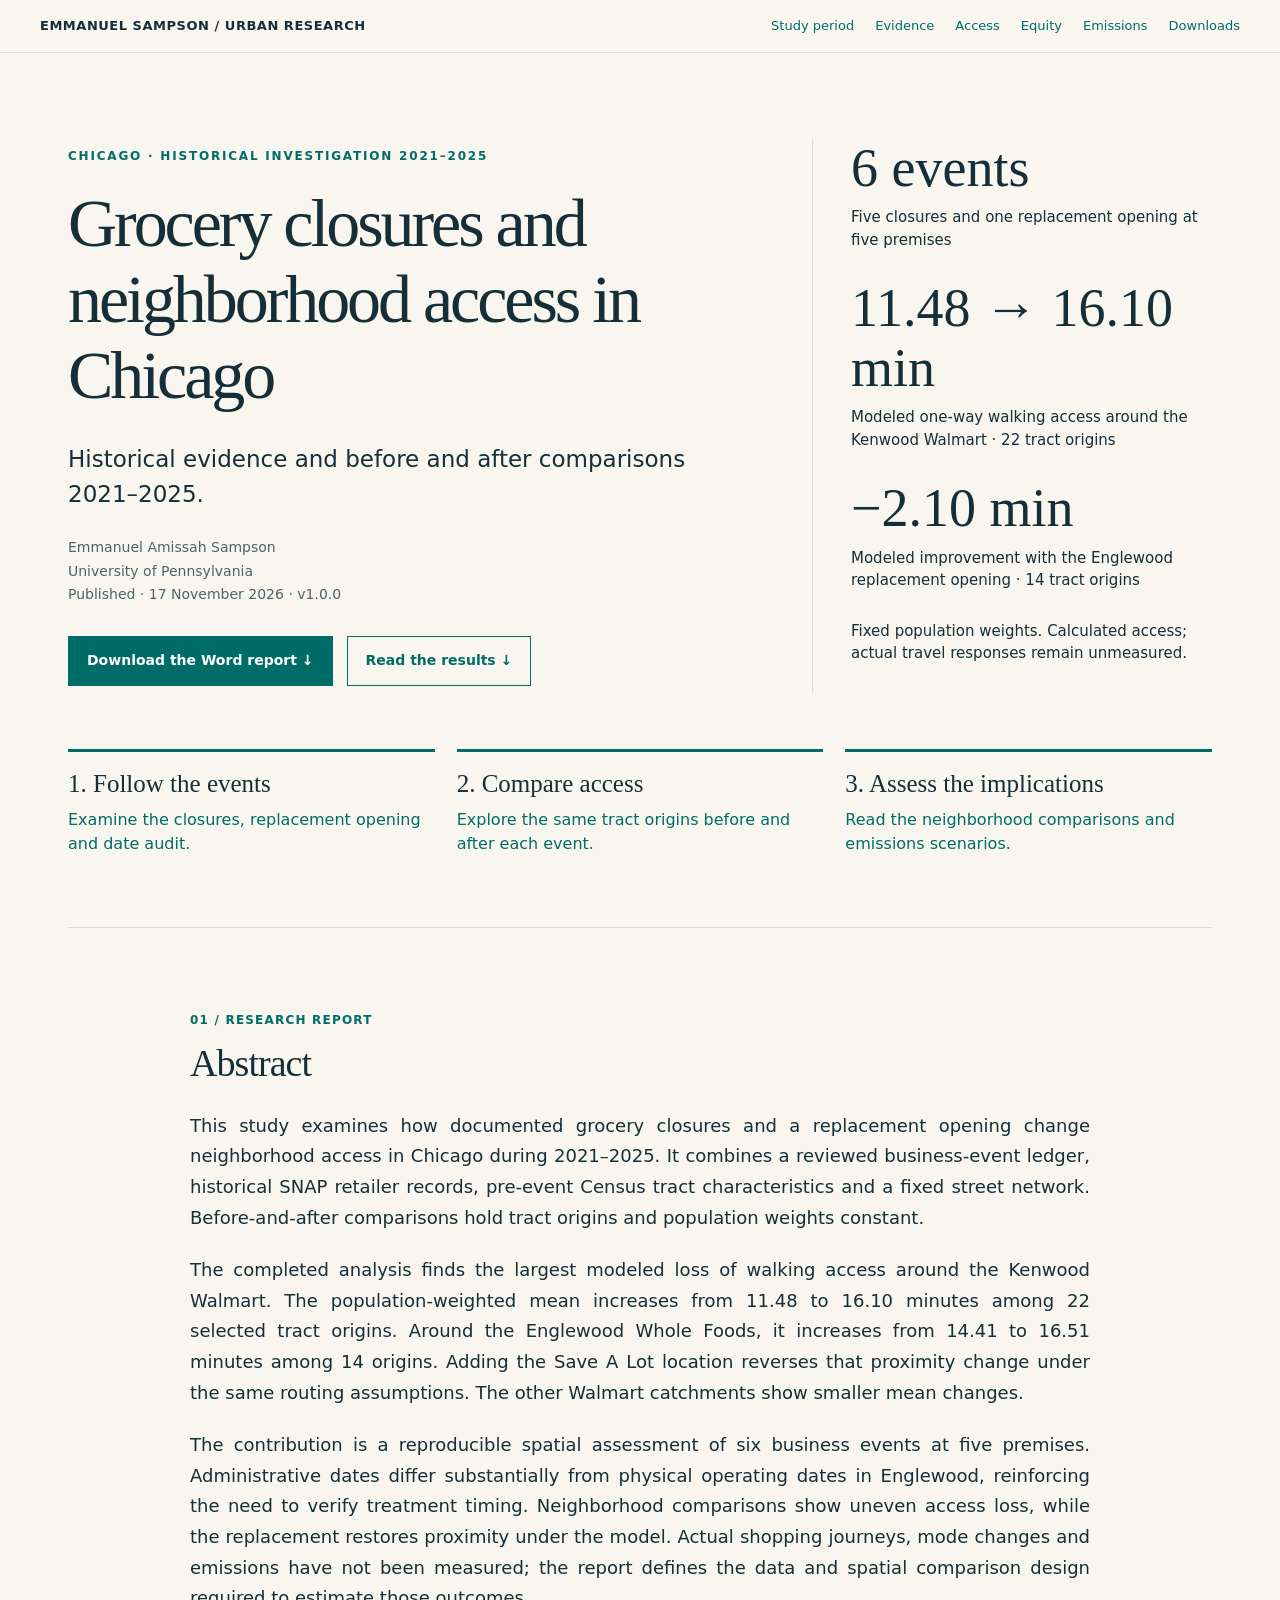
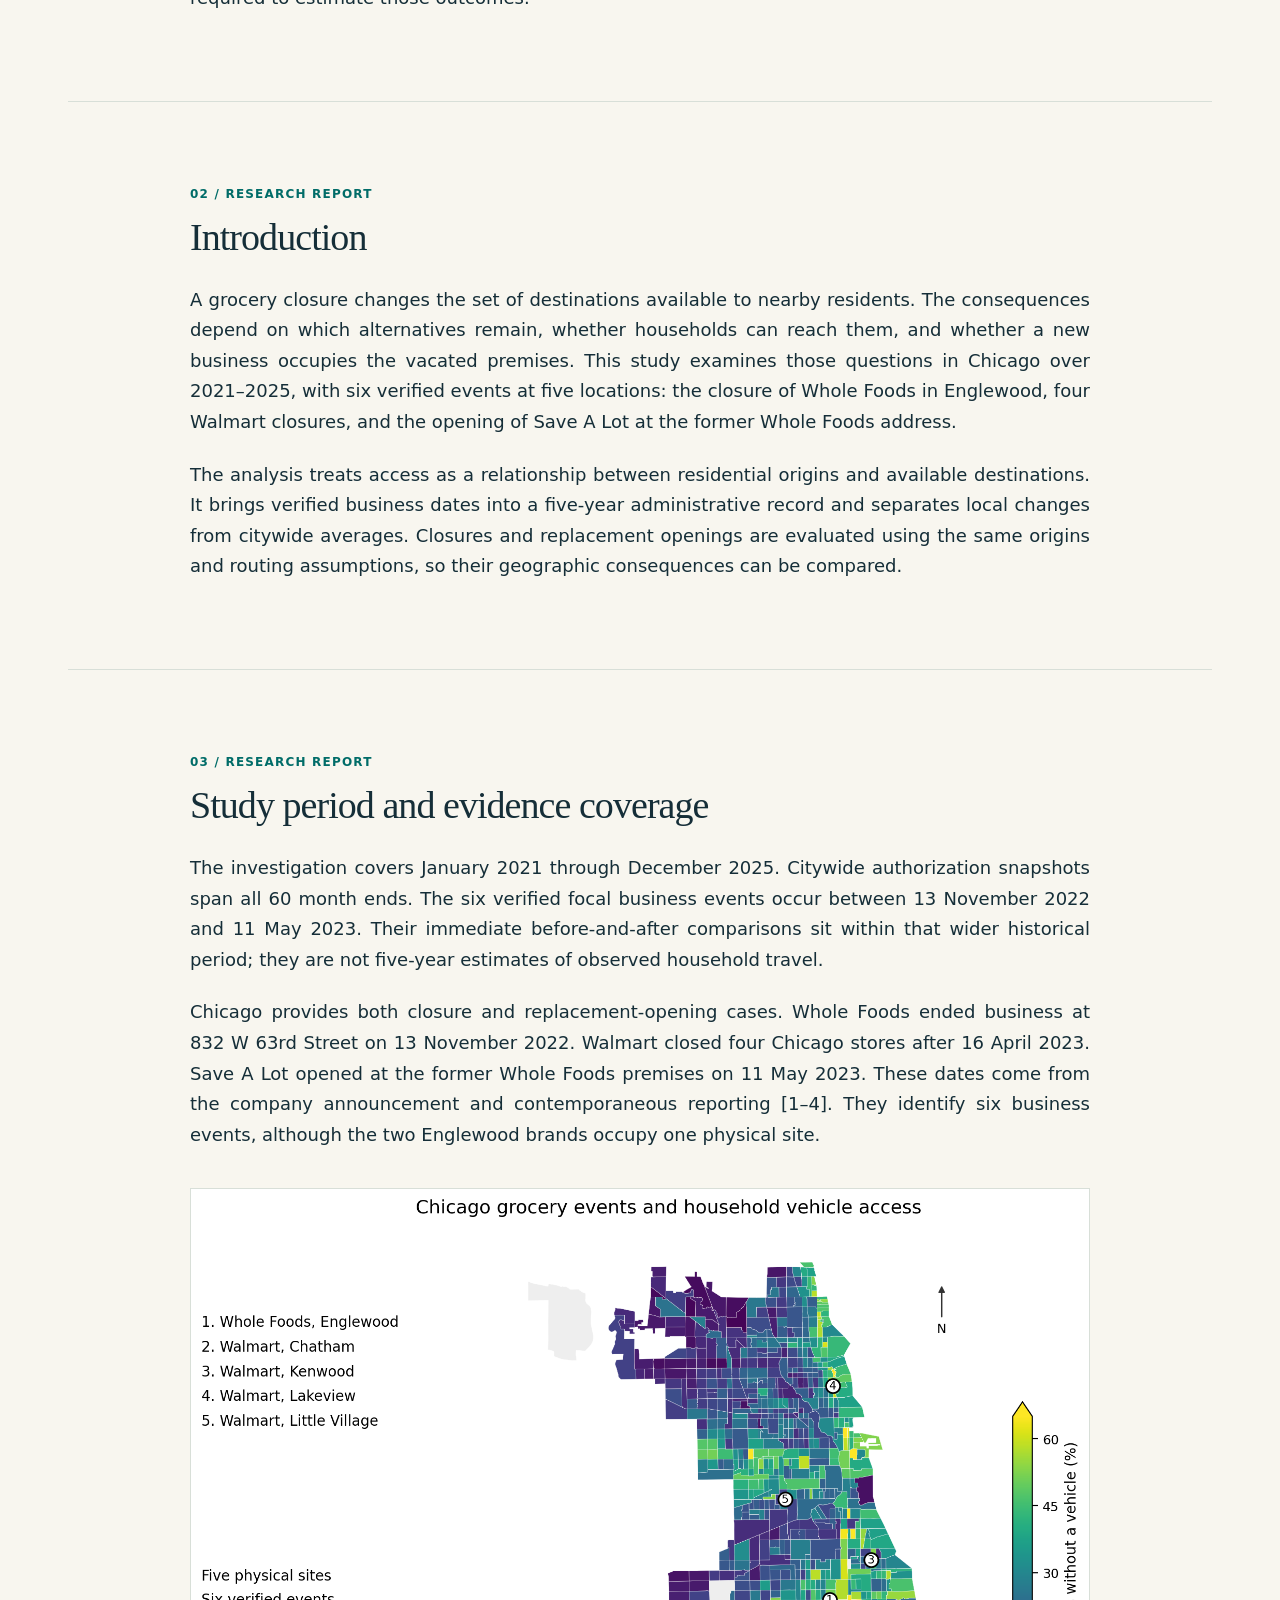
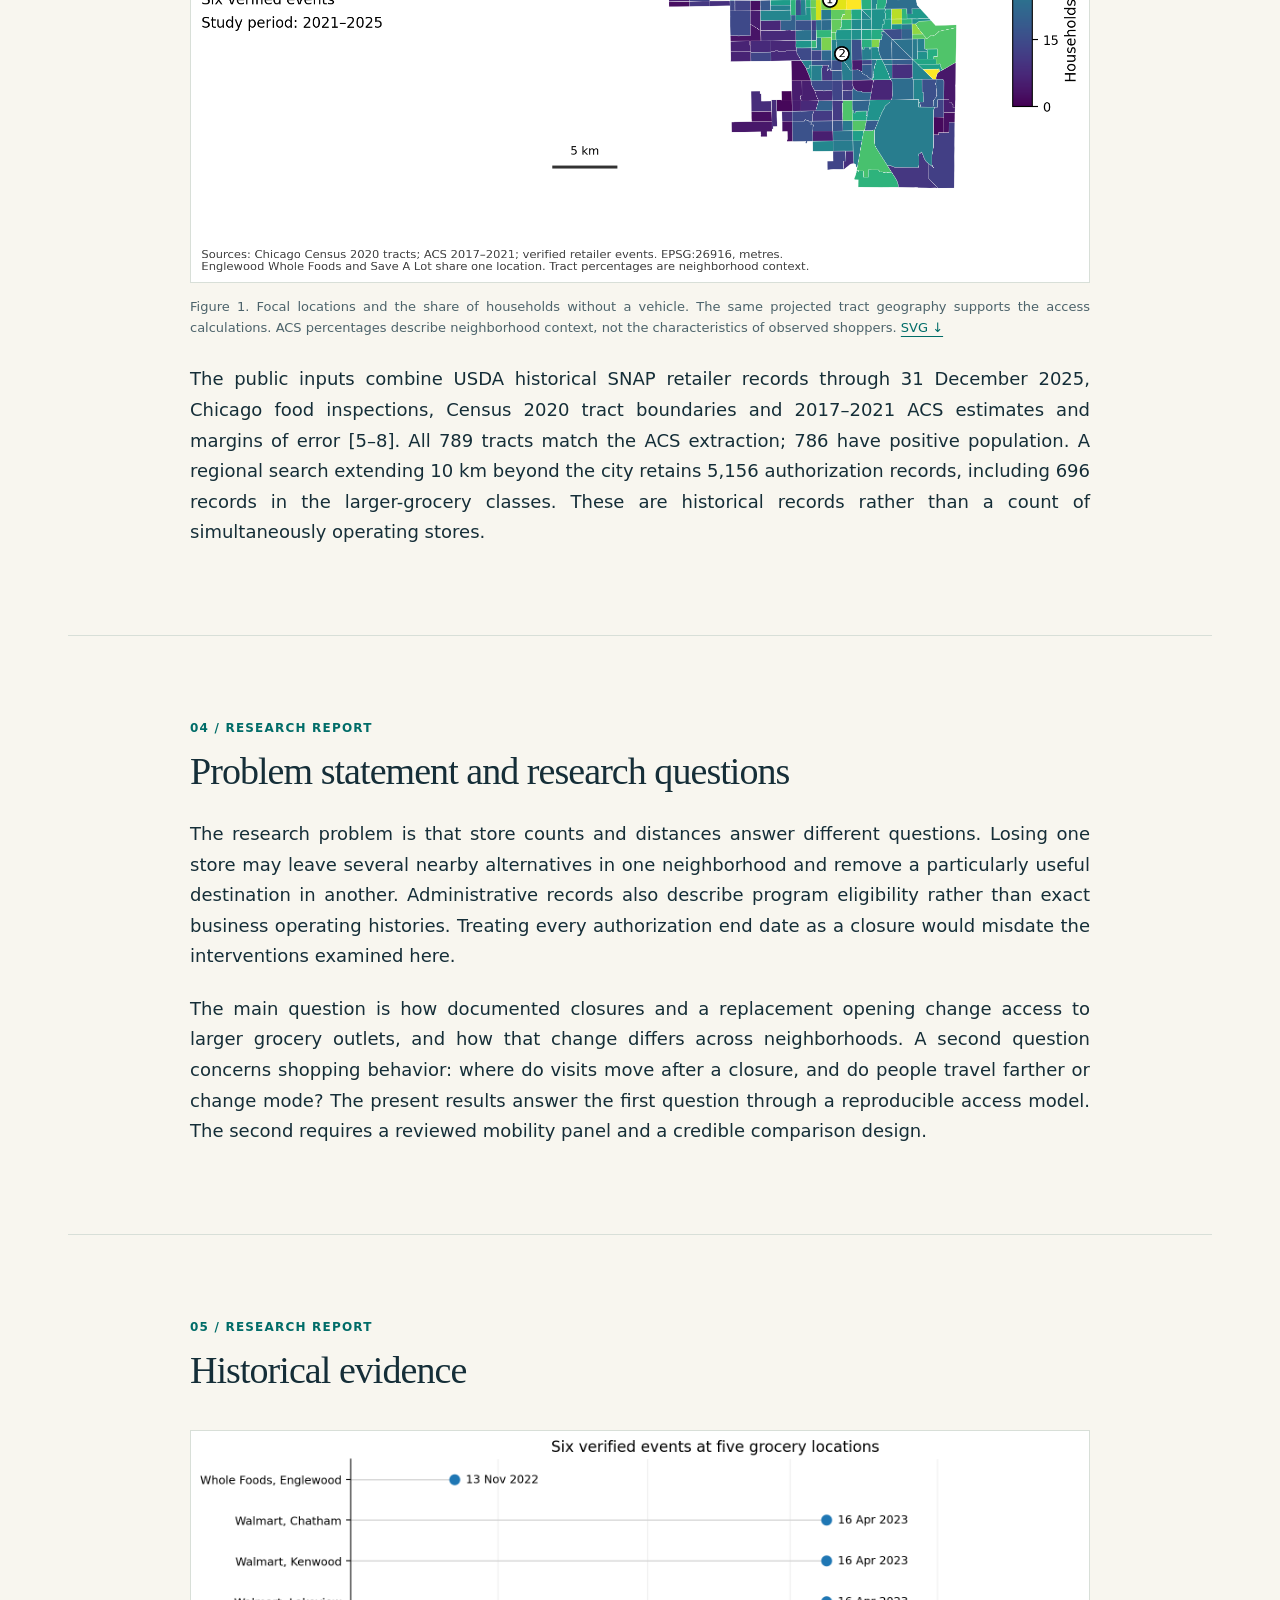
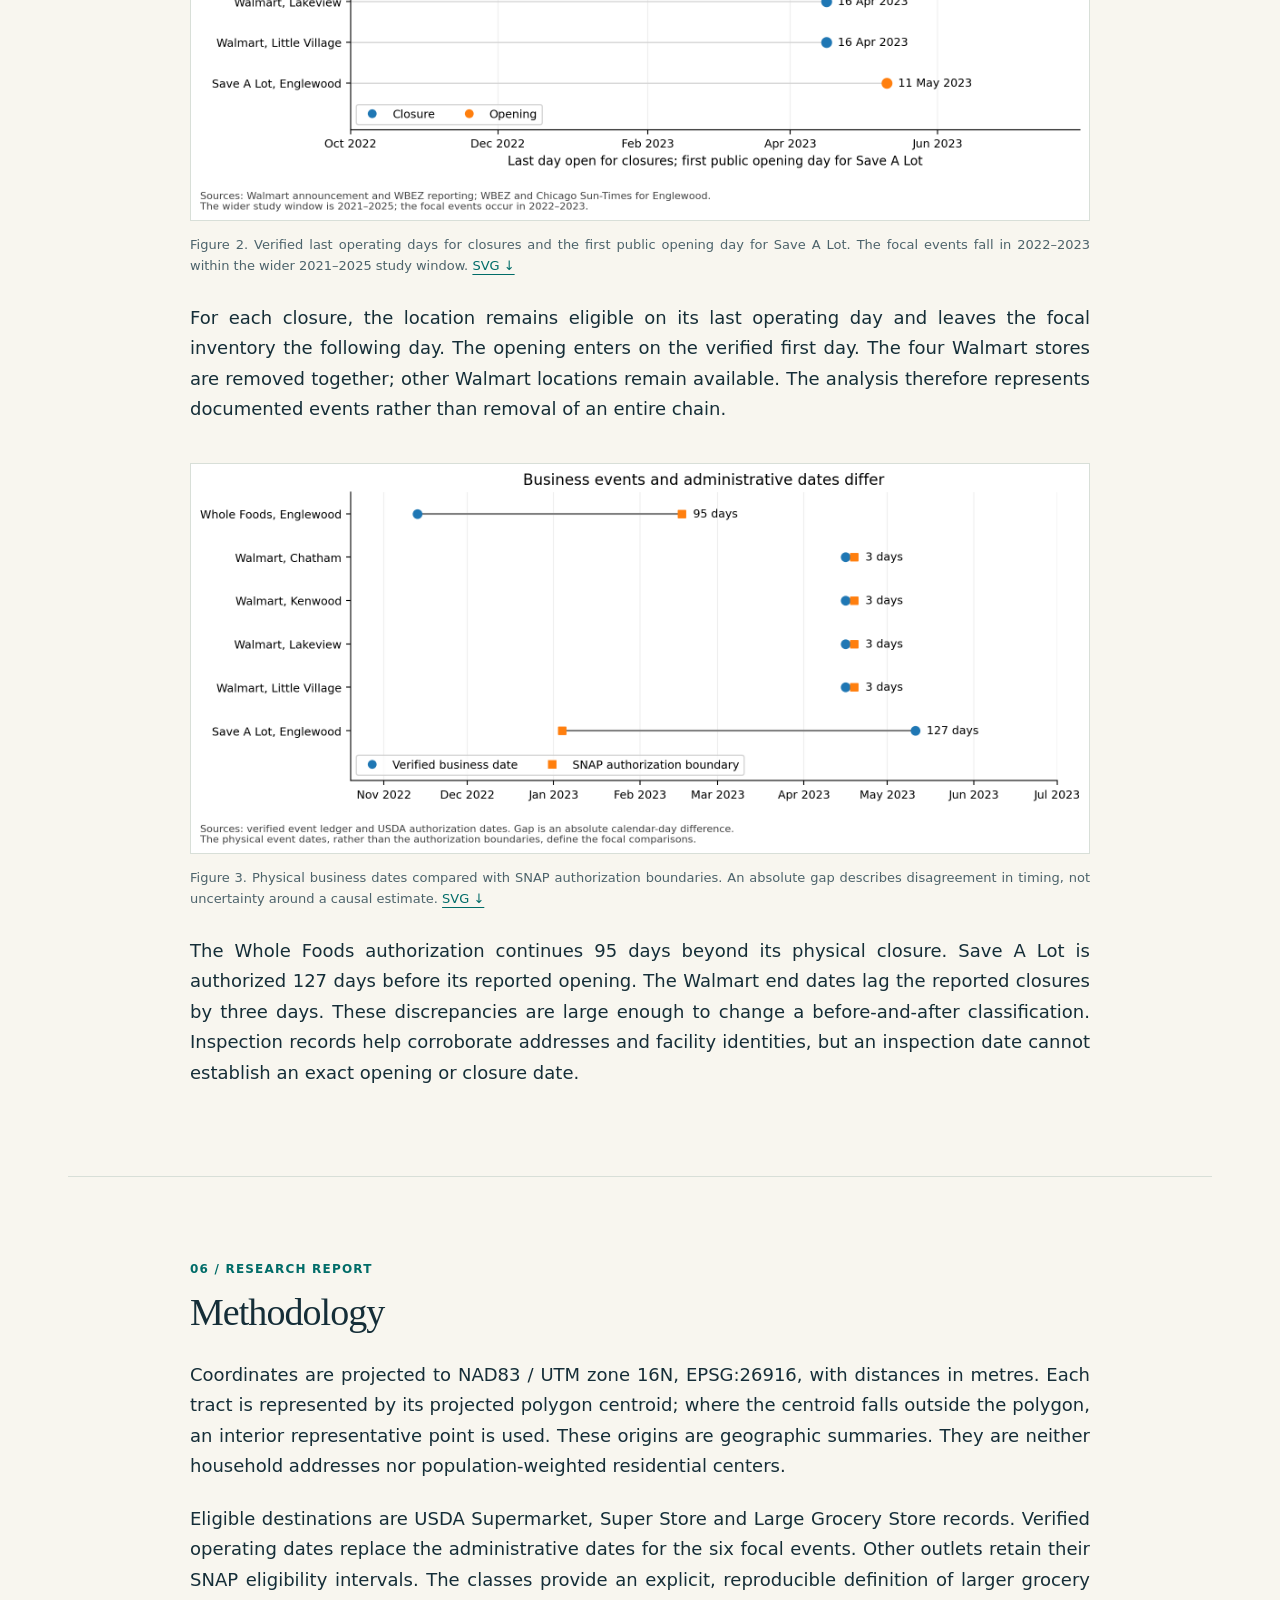
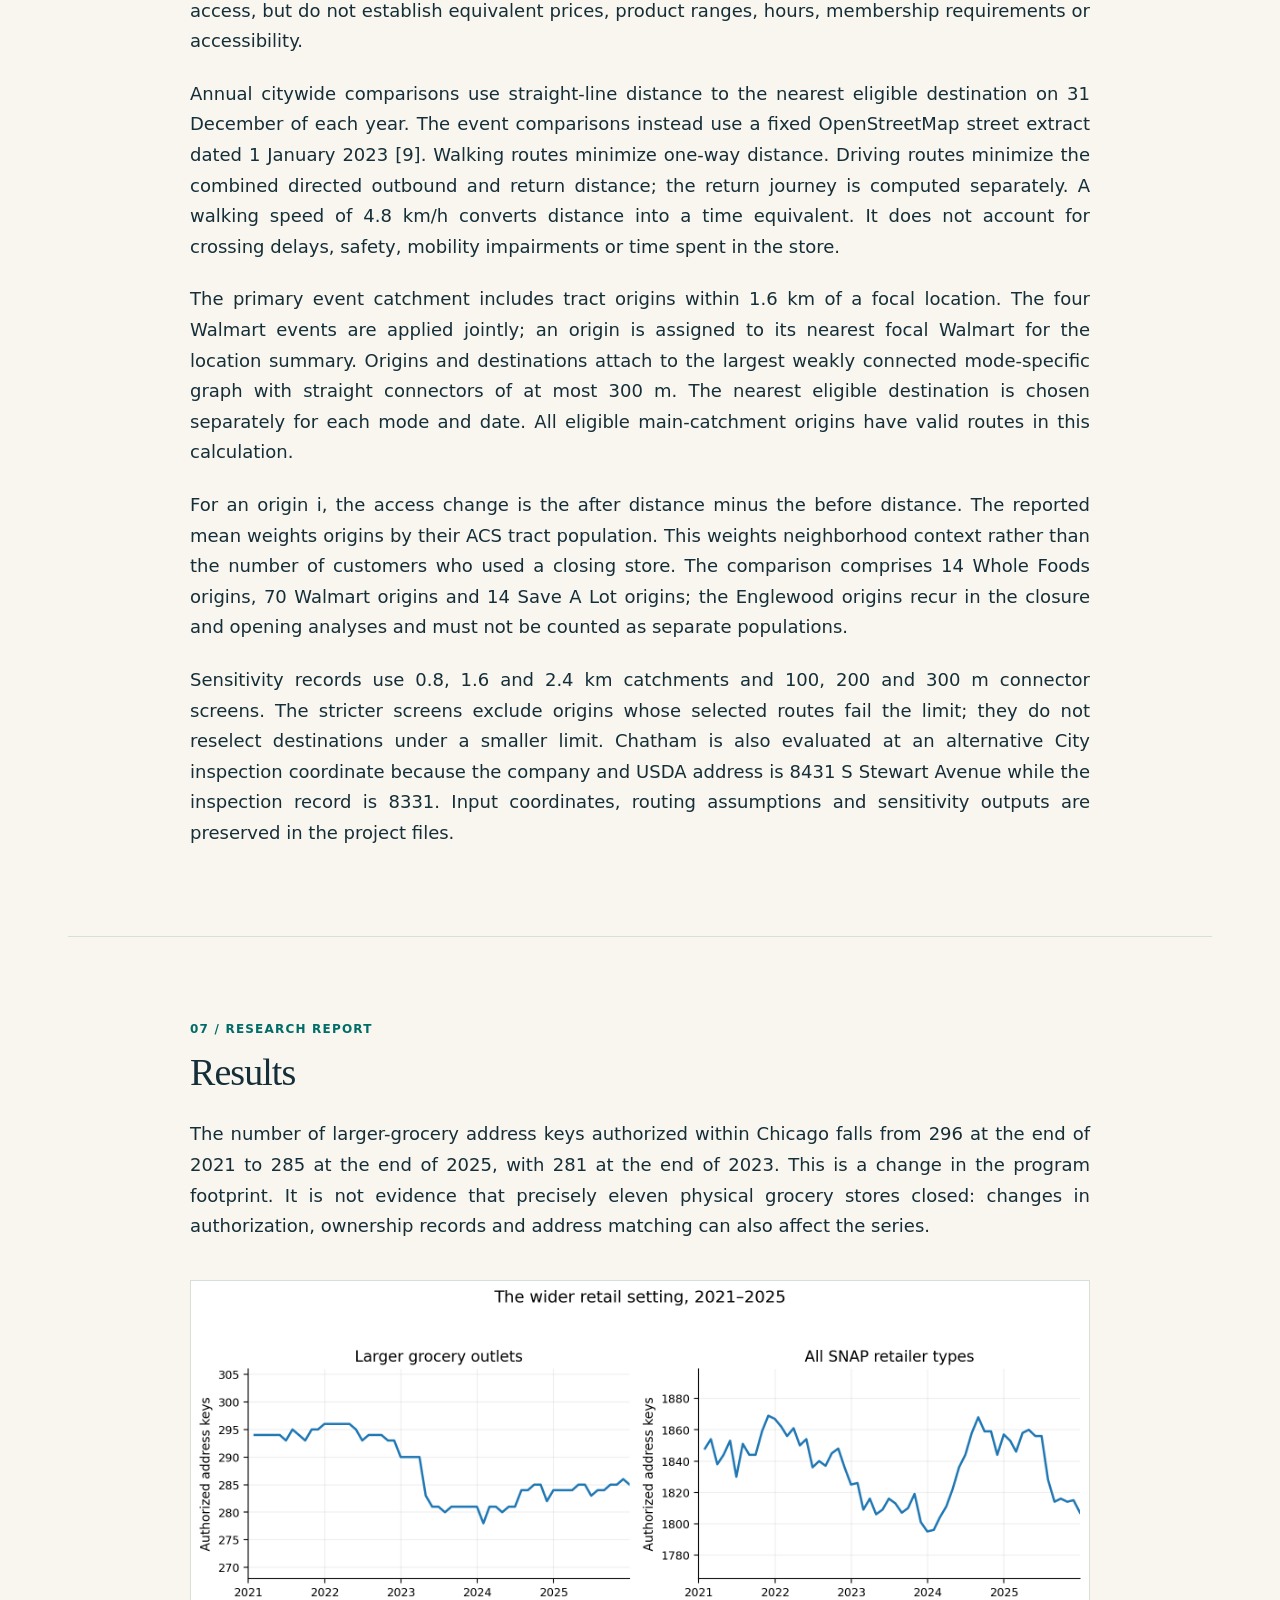
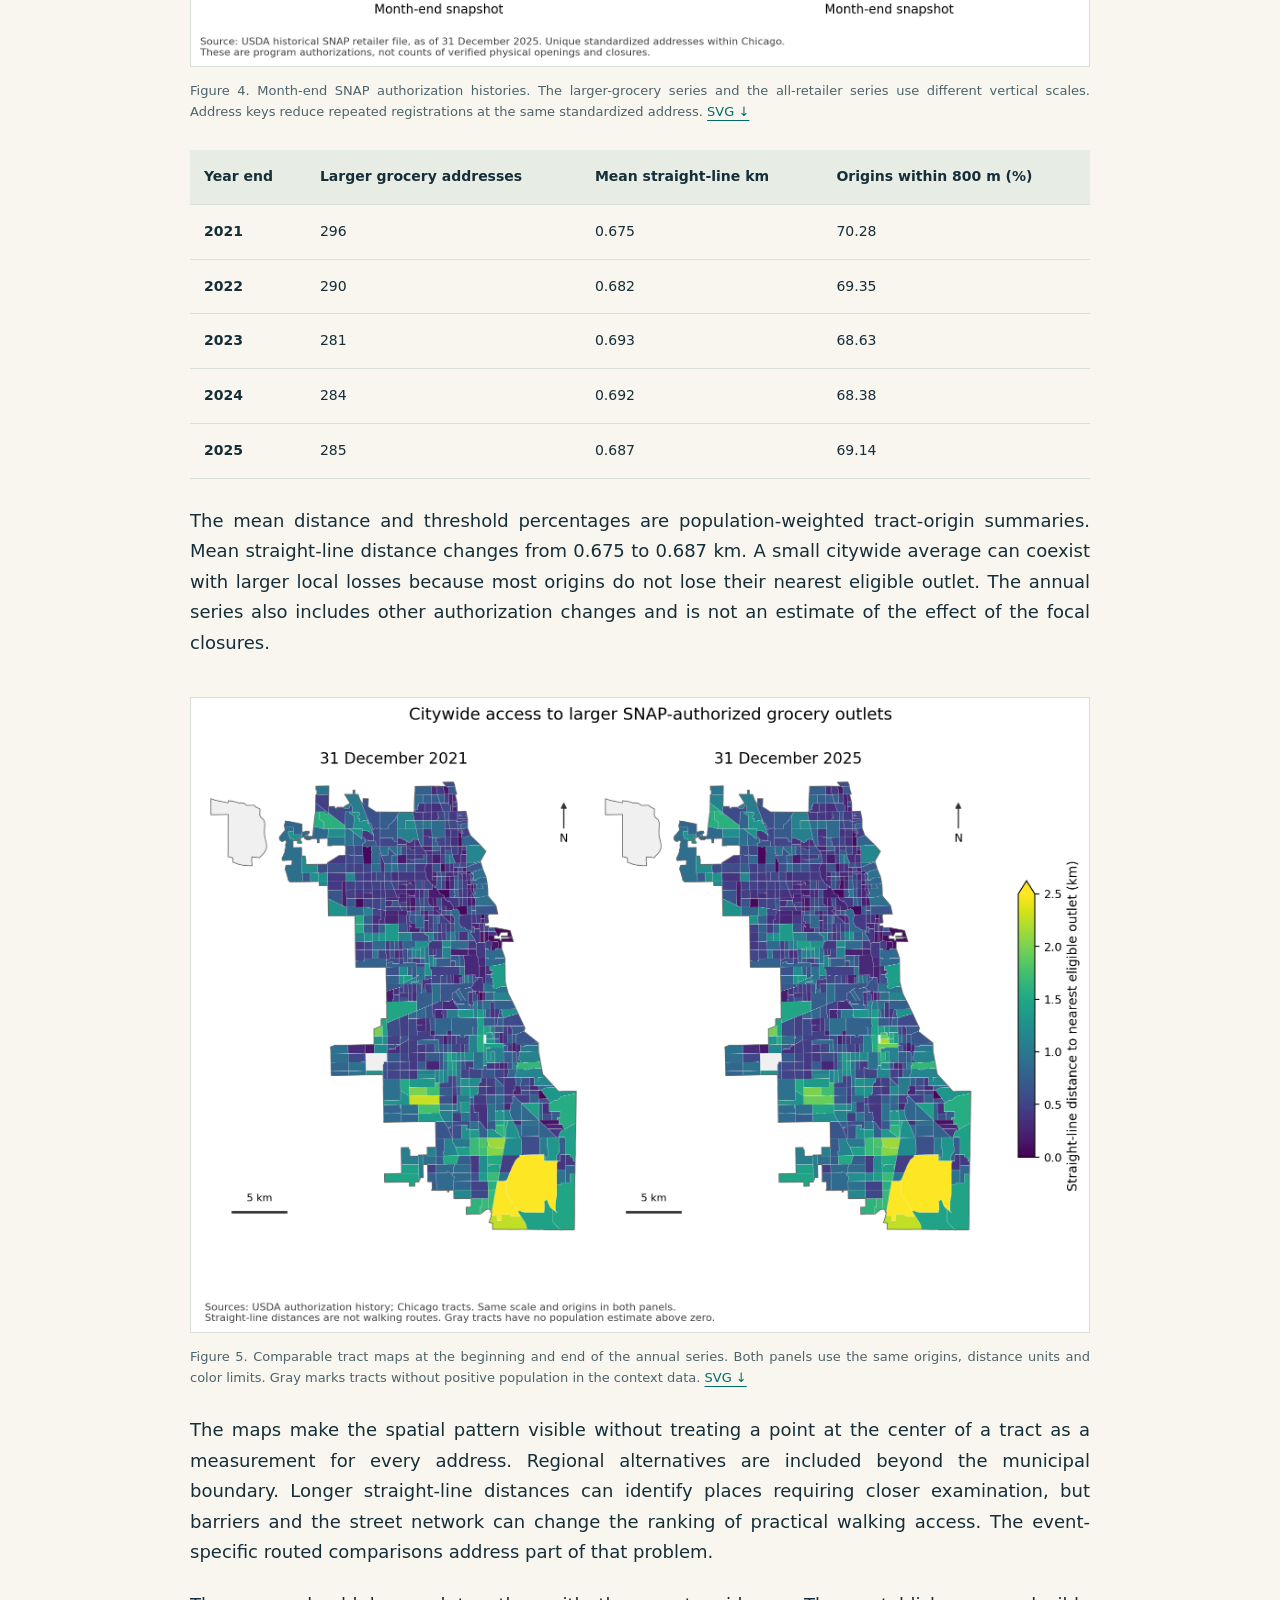
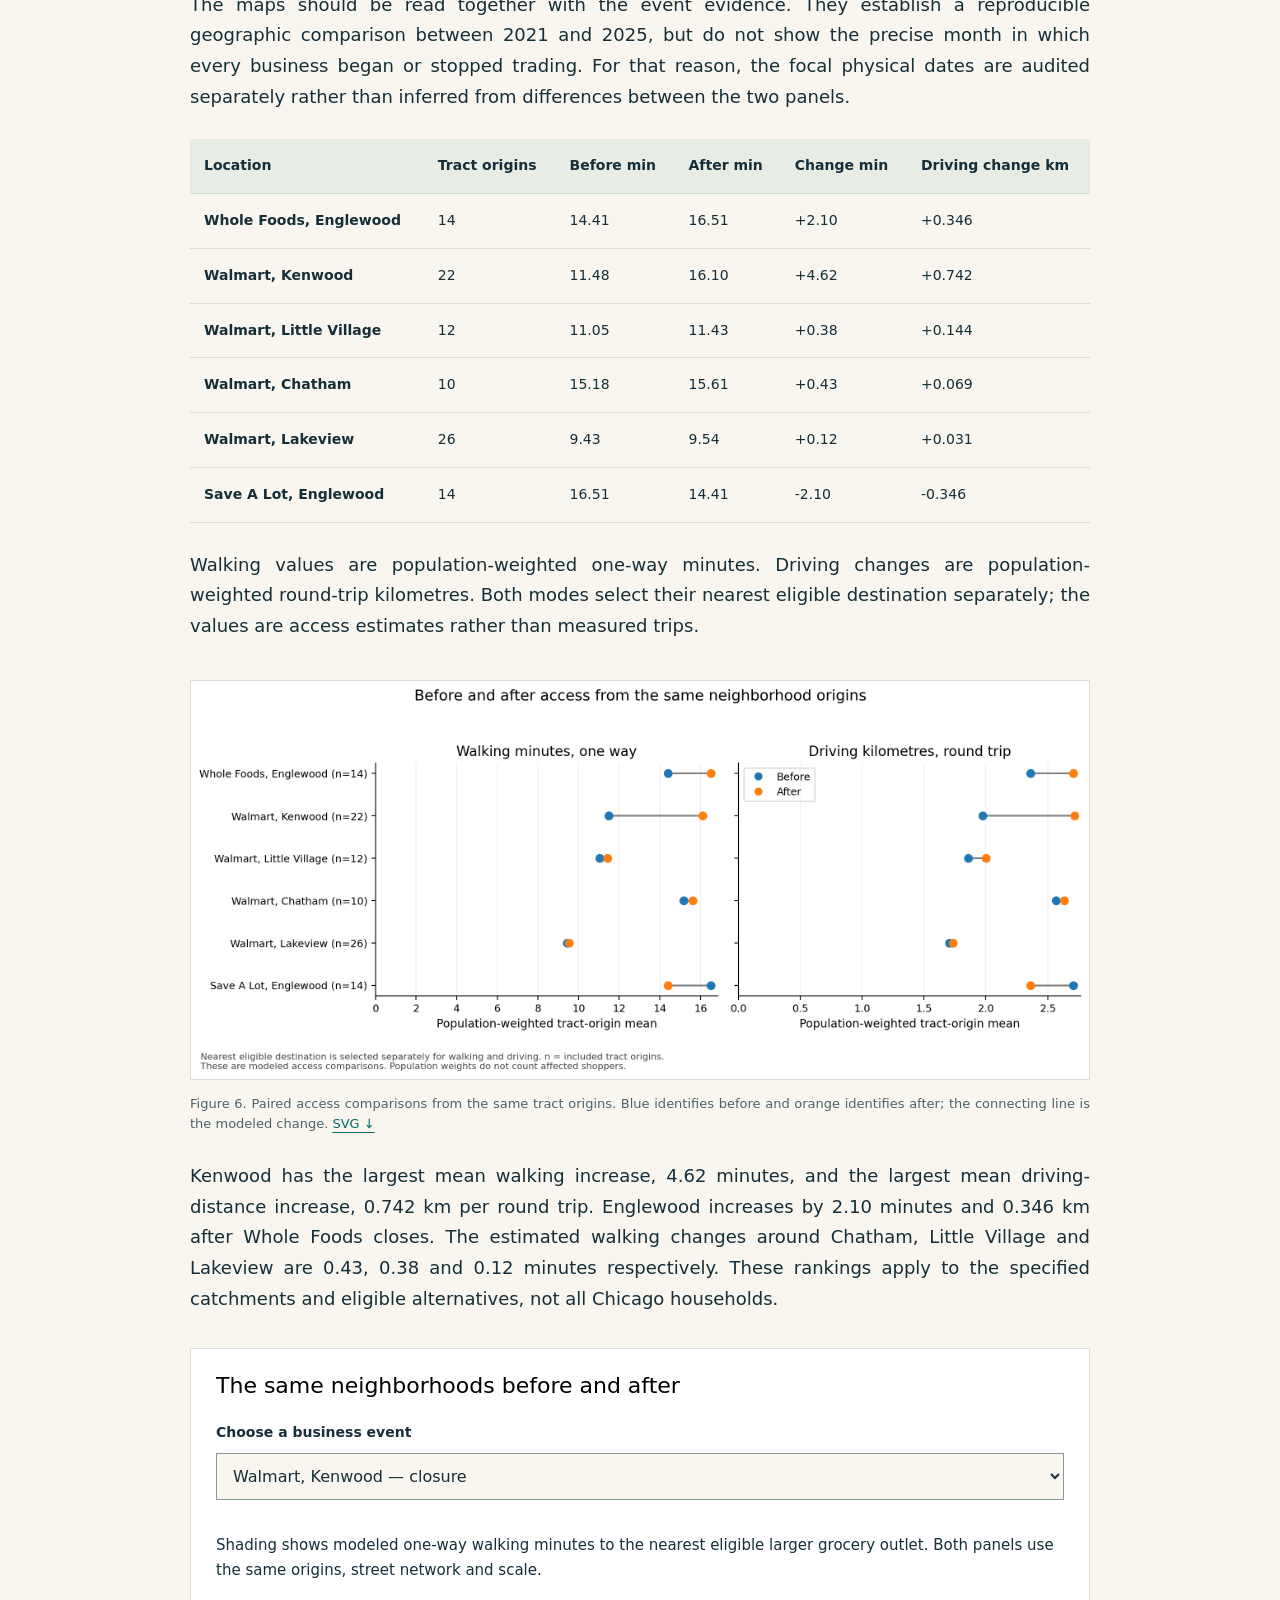
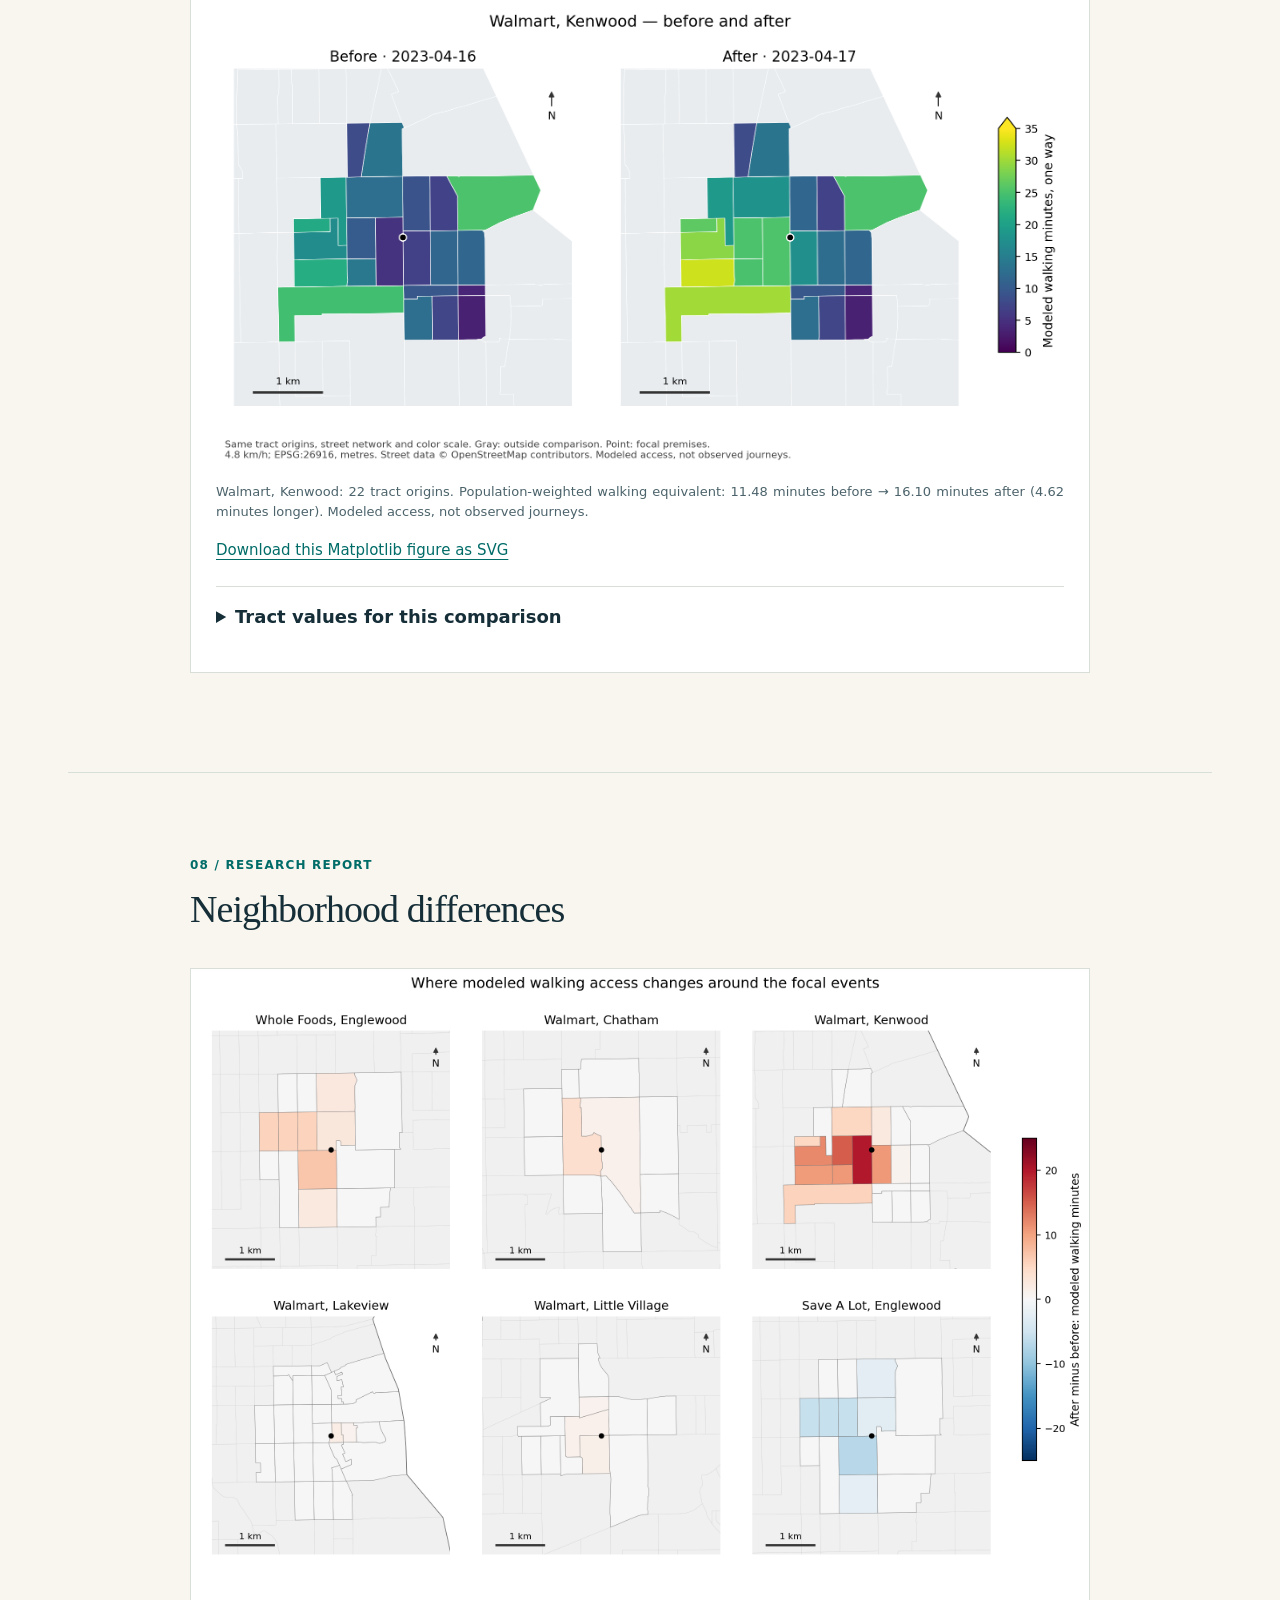
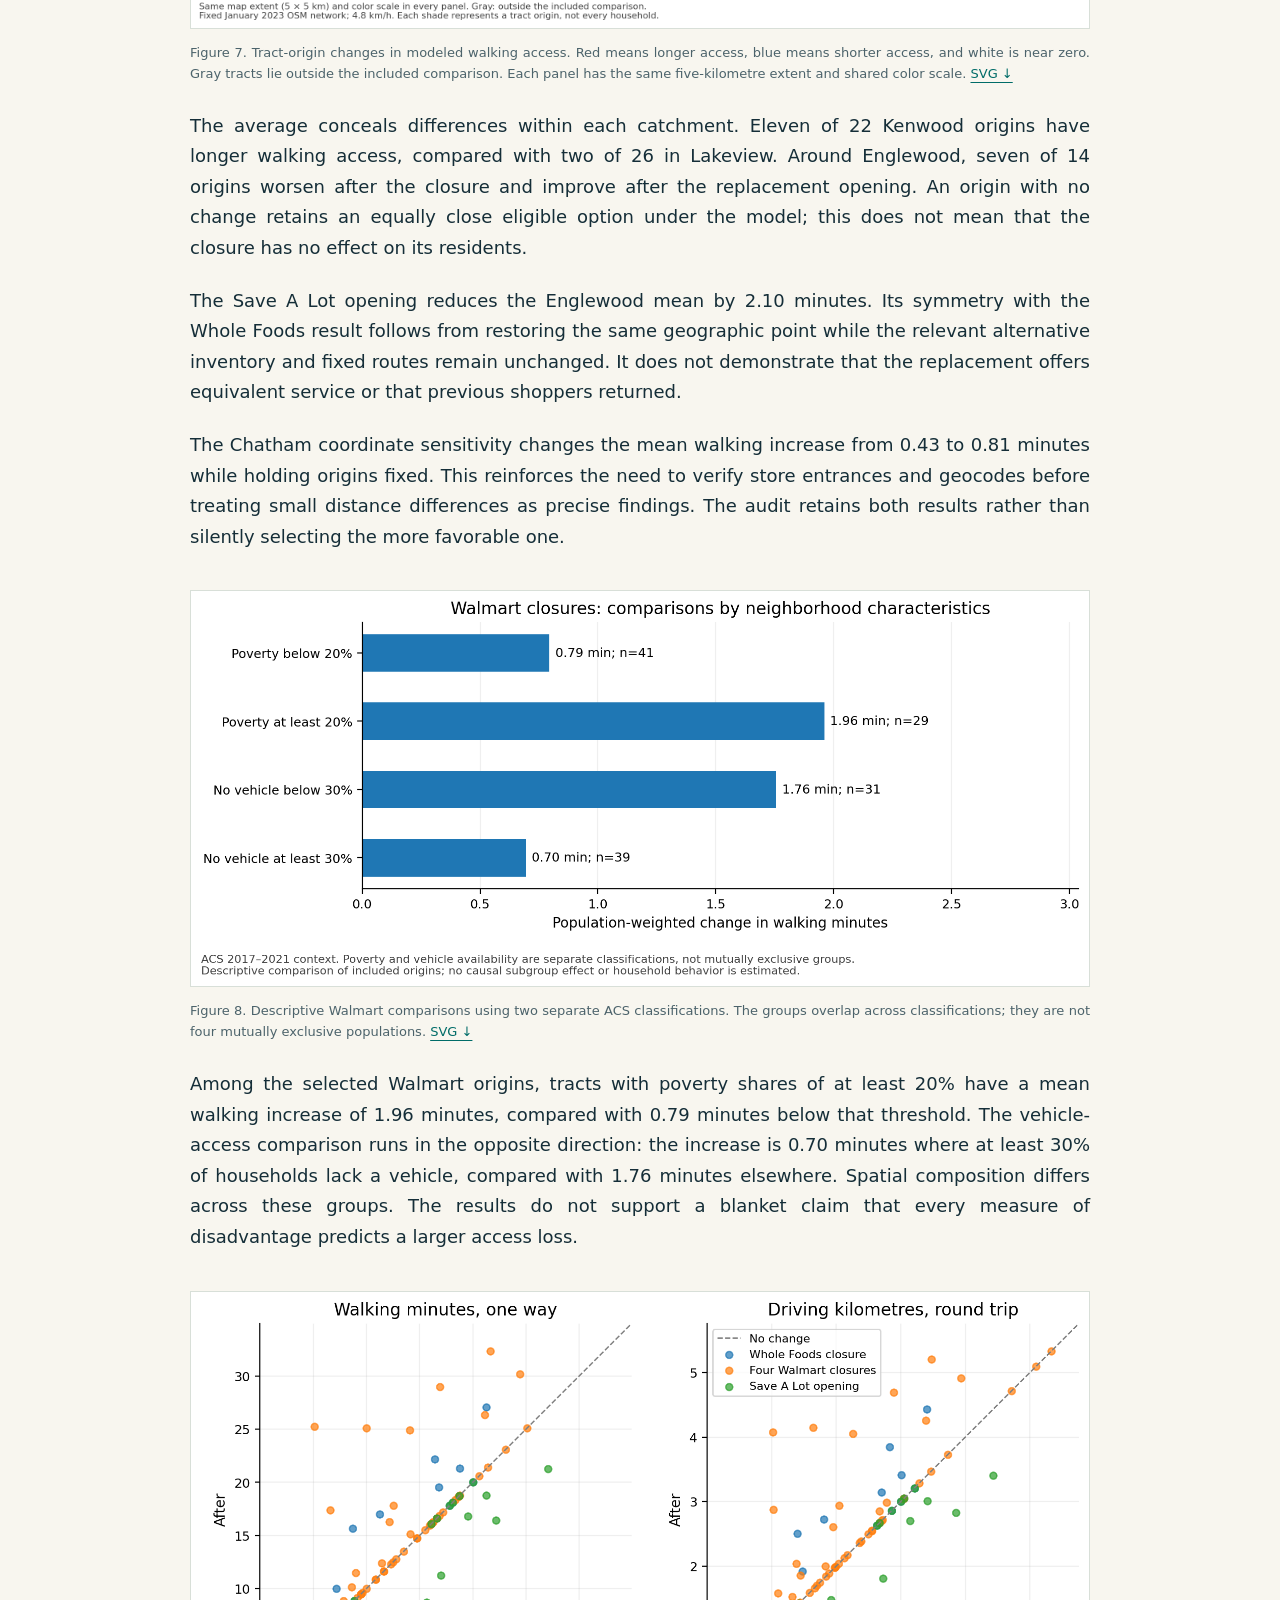
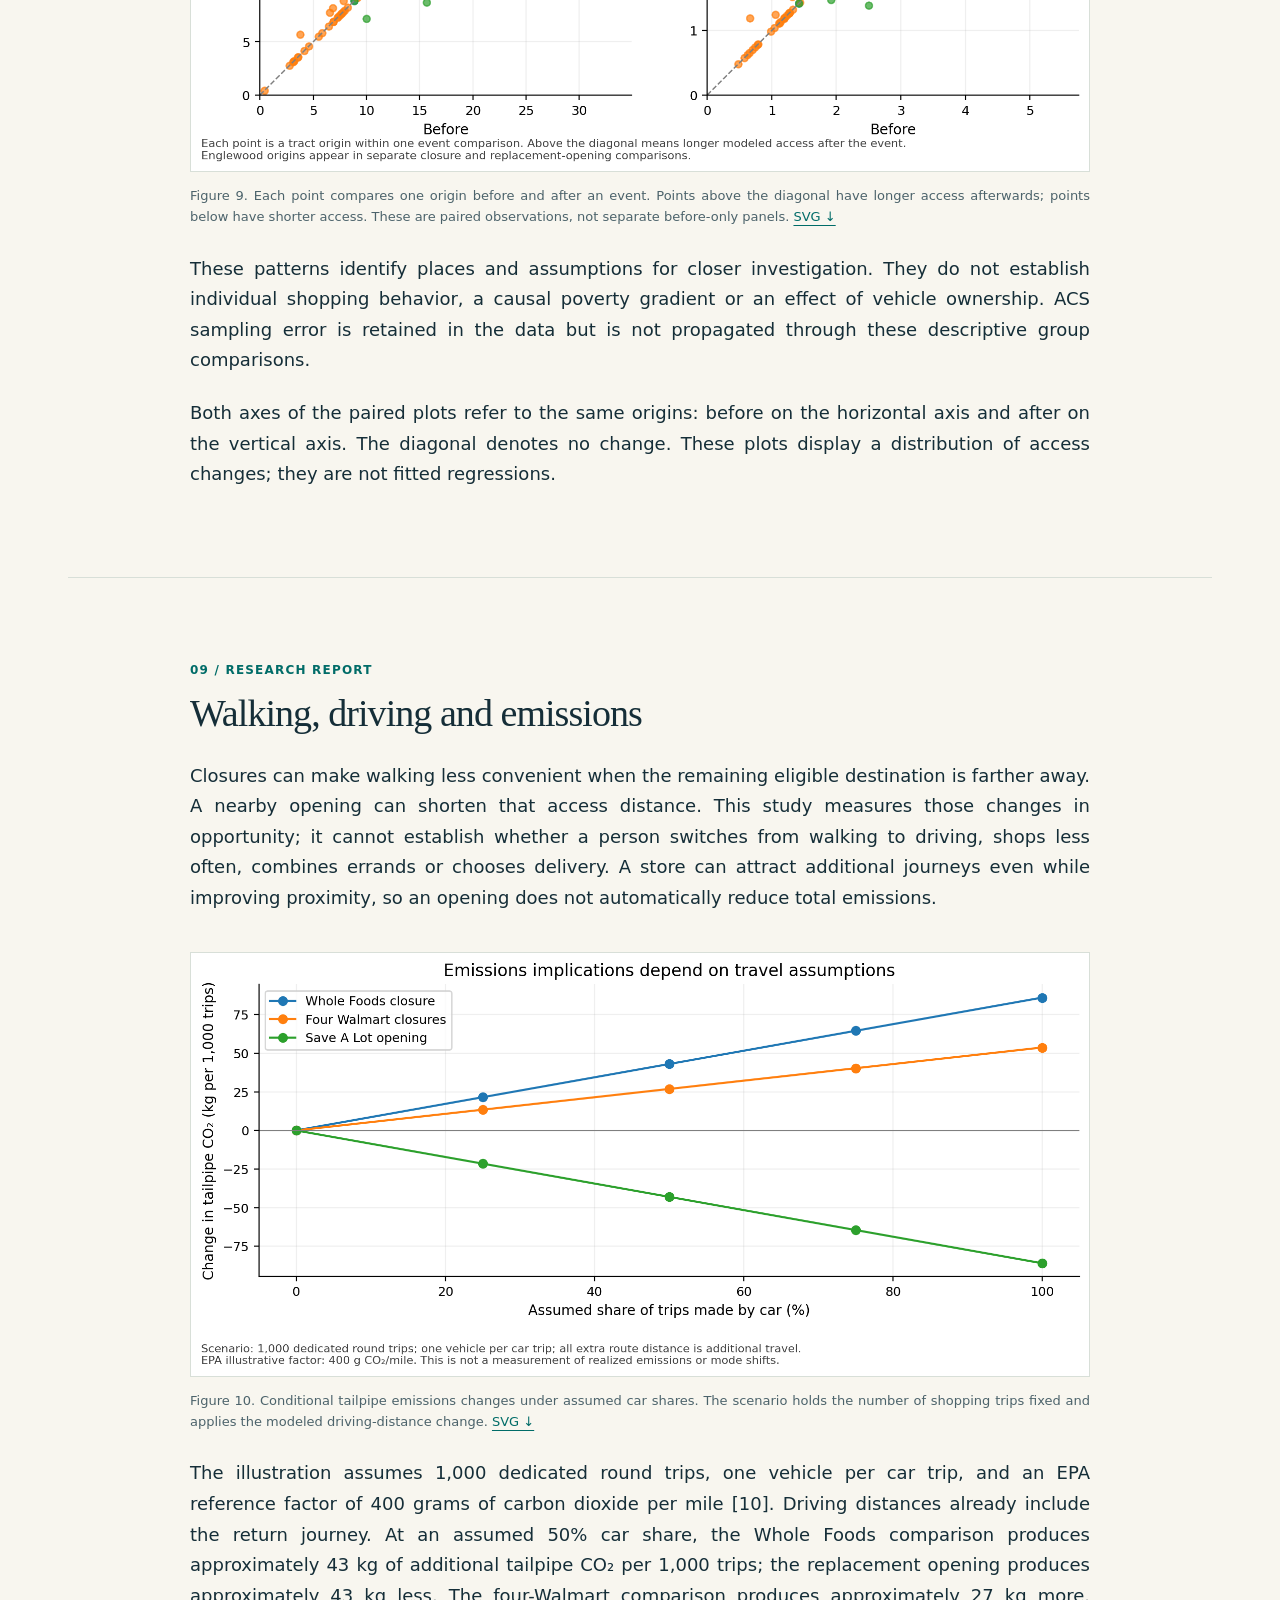
==== commit 3c403963: "Publish reviewed Chicago grocery access study" ====
--- a/index.html
+++ b/index.html
@@ -1 +1 @@
-<!doctype html><html lang="en"><head><meta charset="utf-8"><meta name="viewport" content="width=device-width,initial-scale=1"><title>Grocery closures and neighborhood access in Chicago | Emmanuel Sampson</title><meta name="description" content="Chicago grocery access, 2021–2025. Verified business events, modeled before-and-after access, neighborhood differences and conditional emissions."><link rel="stylesheet" href="site/style.css"><script src="site/app.js" defer></script></head><body><a class="skip" href="#main">Skip to research</a><header class="nav"><a class="brand" href="#">EMMANUEL SAMPSON / URBAN RESEARCH</a><nav aria-label="Sections"><a href="#period">Study period</a><a href="#evidence">Evidence</a><a href="#results">Access</a><a href="#equity">Equity</a><a href="#travel">Emissions</a><a href="#records">Downloads</a></nav></header><main id="main" class="wrap"><section class="hero"><div><div class="eyebrow">Chicago · Historical investigation 2021–2025</div><h1>Grocery closures and neighborhood access in Chicago</h1><p class="lede">Historical evidence and before and after comparisons 2021–2025.</p><p class="byline">Emmanuel Amissah Sampson<br>University of Pennsylvania<br>Release candidate · 17 November 2026 · v1.0.0</p><div class="actions"><a class="button" href="outputs/public/Chicago_Grocery_Access_Report.docx">Download the Word report ↓</a><a class="button alt" href="#results">Read the results ↓</a></div></div><aside class="hero-side" aria-label="Main findings"><div><strong>6 events</strong><p>Five closures and one replacement opening at five premises</p></div><div><strong>11.48 → 16.10 min</strong><p>Modeled one-way walking access around the Kenwood Walmart · 22 tract origins</p></div><div><strong>−2.10 min</strong><p>Modeled improvement with the Englewood replacement opening · 14 tract origins</p></div><p class="scope-note">Fixed population weights. Calculated access; actual travel responses remain unmeasured.</p></aside></section><div class="story-guide" aria-label="Follow the findings"><a href="#evidence"><strong>1. Follow the events</strong>Examine the closures, replacement opening and date audit.</a><a href="#results"><strong>2. Compare access</strong>Explore the same tract origins before and after each event.</a><a href="#travel"><strong>3. Assess the implications</strong>Read the neighborhood comparisons and emissions scenarios.</a></div><section id="abstract" class="section"><div class="report-section"><div class="section-label">01 / Research report</div><h2>Abstract</h2><p>This study examines how documented grocery closures and a replacement opening change neighborhood access in Chicago during 2021–2025. It combines a reviewed business-event ledger, historical SNAP retailer records, pre-event Census tract characteristics and a fixed street network. Before-and-after comparisons hold tract origins and population weights constant.</p><p>The completed analysis finds the largest modeled loss of walking access around the Kenwood Walmart. The population-weighted mean increases from 11.48 to 16.10 minutes among 22 selected tract origins. Around the Englewood Whole Foods, it increases from 14.41 to 16.51 minutes among 14 origins. Adding the Save A Lot location reverses that proximity change under the same routing assumptions. The other Walmart catchments show smaller mean changes.</p><p>The contribution is a reproducible spatial assessment of six business events at five premises. Administrative dates differ substantially from physical operating dates in Englewood, reinforcing the need to verify treatment timing. Neighborhood comparisons show uneven access loss, while the replacement restores proximity under the model. Actual shopping journeys, mode changes and emissions have not been measured; the report defines the data and spatial comparison design required to estimate those outcomes.</p></div></section><section id="introduction" class="section"><div class="report-section"><div class="section-label">02 / Research report</div><h2>Introduction</h2><p>A grocery closure changes the set of destinations available to nearby residents. The consequences depend on which alternatives remain, whether households can reach them, and whether a new business occupies the vacated premises. This study examines those questions in Chicago over 2021–2025, with six verified events at five locations: the closure of Whole Foods in Englewood, four Walmart closures, and the opening of Save A Lot at the former Whole Foods address.</p><p>The analysis treats access as a relationship between residential origins and available destinations. It brings verified business dates into a five-year administrative record and separates local changes from citywide averages. Closures and replacement openings are evaluated using the same origins and routing assumptions, so their geographic consequences can be compared.</p></div></section><section id="period" class="section"><div class="report-section"><div class="section-label">03 / Research report</div><h2>Study period and evidence coverage</h2><p>The investigation covers January 2021 through December 2025. Citywide authorization snapshots span all 60 month ends. The six verified focal business events occur between 13 November 2022 and 11 May 2023. Their immediate before-and-after comparisons sit within that wider historical period; they are not five-year estimates of observed household travel.</p><p>Chicago provides both closure and replacement-opening cases. Whole Foods ended business at 832 W 63rd Street on 13 November 2022. Walmart closed four Chicago stores after 16 April 2023. Save A Lot opened at the former Whole Foods premises on 11 May 2023. These dates come from the company announcement and contemporaneous reporting [1–4]. They identify six business events, although the two Englewood brands occupy one physical site.</p><figure class="wide"><a href="outputs/figures/01_study_map.png" title="Open full-size figure"><img src="outputs/figures/01_study_map.png" alt="Figure 1. Focal locations and the share of households without a vehicle. The same projected tract geography supports the access calculations. ACS percentages describe neighborhood context, not the characteristics of observed shoppers." loading="lazy"></a><figcaption>Figure 1. Focal locations and the share of households without a vehicle. The same projected tract geography supports the access calculations. ACS percentages describe neighborhood context, not the characteristics of observed shoppers. <a href="outputs/figures/01_study_map.svg" download>SVG ↓</a></figcaption></figure><p>The public inputs combine USDA historical SNAP retailer records through 31 December 2025, Chicago food inspections, Census 2020 tract boundaries and 2017–2021 ACS estimates and margins of error [5–8]. All 789 tracts match the ACS extraction; 786 have positive population. A regional search extending 10 km beyond the city retains 5,156 authorization records, including 696 records in the larger-grocery classes. These are historical records rather than a count of simultaneously operating stores.</p></div></section><section id="problem" class="section"><div class="report-section"><div class="section-label">04 / Research report</div><h2>Problem statement and research questions</h2><p>The research problem is that store counts and distances answer different questions. Losing one store may leave several nearby alternatives in one neighborhood and remove a particularly useful destination in another. Administrative records also describe program eligibility rather than exact business operating histories. Treating every authorization end date as a closure would misdate the interventions examined here.</p><p>The main question is how documented closures and a replacement opening change access to larger grocery outlets, and how that change differs across neighborhoods. A second question concerns shopping behavior: where do visits move after a closure, and do people travel farther or change mode? The present results answer the first question through a reproducible access model. The second requires a reviewed mobility panel and a credible comparison design.</p></div></section><section id="evidence" class="section"><div class="report-section"><div class="section-label">05 / Research report</div><h2>Historical evidence</h2><figure class="wide"><a href="outputs/figures/02_event_timeline.png" title="Open full-size figure"><img src="outputs/figures/02_event_timeline.png" alt="Figure 2. Verified last operating days for closures and the first public opening day for Save A Lot. The focal events fall in 2022–2023 within the wider 2021–2025 study window." loading="lazy"></a><figcaption>Figure 2. Verified last operating days for closures and the first public opening day for Save A Lot. The focal events fall in 2022–2023 within the wider 2021–2025 study window. <a href="outputs/figures/02_event_timeline.svg" download>SVG ↓</a></figcaption></figure><p>For each closure, the location remains eligible on its last operating day and leaves the focal inventory the following day. The opening enters on the verified first day. The four Walmart stores are removed together; other Walmart locations remain available. The analysis therefore represents documented events rather than removal of an entire chain.</p><figure class="wide"><a href="outputs/figures/04_date_audit.png" title="Open full-size figure"><img src="outputs/figures/04_date_audit.png" alt="Figure 3. Physical business dates compared with SNAP authorization boundaries. An absolute gap describes disagreement in timing, not uncertainty around a causal estimate." loading="lazy"></a><figcaption>Figure 3. Physical business dates compared with SNAP authorization boundaries. An absolute gap describes disagreement in timing, not uncertainty around a causal estimate. <a href="outputs/figures/04_date_audit.svg" download>SVG ↓</a></figcaption></figure><p>The Whole Foods authorization continues 95 days beyond its physical closure. Save A Lot is authorized 127 days before its reported opening. The Walmart end dates lag the reported closures by three days. These discrepancies are large enough to change a before-and-after classification. Inspection records help corroborate addresses and facility identities, but an inspection date cannot establish an exact opening or closure date.</p></div></section><section id="methods" class="section"><div class="report-section"><div class="section-label">06 / Research report</div><h2>Methodology</h2><p>Coordinates are projected to NAD83 / UTM zone 16N, EPSG:26916, with distances in metres. Each tract is represented by its projected polygon centroid; where the centroid falls outside the polygon, an interior representative point is used. These origins are geographic summaries. They are neither household addresses nor population-weighted residential centers.</p><p>Eligible destinations are USDA Supermarket, Super Store and Large Grocery Store records. Verified operating dates replace the administrative dates for the six focal events. Other outlets retain their SNAP eligibility intervals. The classes provide an explicit, reproducible definition of larger grocery access, but do not establish equivalent prices, product ranges, hours, membership requirements or accessibility.</p><p>Annual citywide comparisons use straight-line distance to the nearest eligible destination on 31 December of each year. The event comparisons instead use a fixed OpenStreetMap street extract dated 1 January 2023 [9]. Walking routes minimize one-way distance. Driving routes minimize the combined directed outbound and return distance; the return journey is computed separately. A walking speed of 4.8 km/h converts distance into a time equivalent. It does not account for crossing delays, safety, mobility impairments or time spent in the store.</p><p>The primary event catchment includes tract origins within 1.6 km of a focal location. The four Walmart events are applied jointly; an origin is assigned to its nearest focal Walmart for the location summary. Origins and destinations attach to the largest weakly connected mode-specific graph with straight connectors of at most 300 m. The nearest eligible destination is chosen separately for each mode and date. All eligible main-catchment origins have valid routes in this calculation.</p><p>For an origin i, the access change is the after distance minus the before distance. The reported mean weights origins by their ACS tract population. This weights neighborhood context rather than the number of customers who used a closing store. The comparison comprises 14 Whole Foods origins, 70 Walmart origins and 14 Save A Lot origins; the Englewood origins recur in the closure and opening analyses and must not be counted as separate populations.</p><p>Sensitivity records use 0.8, 1.6 and 2.4 km catchments and 100, 200 and 300 m connector screens. The stricter screens exclude origins whose selected routes fail the limit; they do not reselect destinations under a smaller limit. Chatham is also evaluated at an alternative City inspection coordinate because the company and USDA address is 8431 S Stewart Avenue while the inspection record is 8331. Input coordinates, routing assumptions and sensitivity outputs are preserved in the project files.</p></div></section><section id="results" class="section"><div class="report-section"><div class="section-label">07 / Research report</div><h2>Results</h2><p>The number of larger-grocery address keys authorized within Chicago falls from 296 at the end of 2021 to 285 at the end of 2025, with 281 at the end of 2023. This is a change in the program footprint. It is not evidence that precisely eleven physical grocery stores closed: changes in authorization, ownership records and address matching can also affect the series.</p><figure class="wide"><a href="outputs/figures/03_inventory_history.png" title="Open full-size figure"><img src="outputs/figures/03_inventory_history.png" alt="Figure 4. Month-end SNAP authorization histories. The larger-grocery series and the all-retailer series use different vertical scales. Address keys reduce repeated registrations at the same standardized address." loading="lazy"></a><figcaption>Figure 4. Month-end SNAP authorization histories. The larger-grocery series and the all-retailer series use different vertical scales. Address keys reduce repeated registrations at the same standardized address. <a href="outputs/figures/03_inventory_history.svg" download>SVG ↓</a></figcaption></figure><div class="table-scroll"><table><thead><tr><th scope="col">Year end</th><th scope="col">Larger grocery addresses</th><th scope="col">Mean straight-line km</th><th scope="col">Origins within 800 m (%)</th></tr></thead><tbody><tr><th scope="row">2021</th><td>296</td><td>0.675</td><td>70.28</td></tr><tr><th scope="row">2022</th><td>290</td><td>0.682</td><td>69.35</td></tr><tr><th scope="row">2023</th><td>281</td><td>0.693</td><td>68.63</td></tr><tr><th scope="row">2024</th><td>284</td><td>0.692</td><td>68.38</td></tr><tr><th scope="row">2025</th><td>285</td><td>0.687</td><td>69.14</td></tr></tbody></table></div><p>The mean distance and threshold percentages are population-weighted tract-origin summaries. Mean straight-line distance changes from 0.675 to 0.687 km. A small citywide average can coexist with larger local losses because most origins do not lose their nearest eligible outlet. The annual series also includes other authorization changes and is not an estimate of the effect of the focal closures.</p><figure class="wide"><a href="outputs/figures/05_citywide_before_after.png" title="Open full-size figure"><img src="outputs/figures/05_citywide_before_after.png" alt="Figure 5. Comparable tract maps at the beginning and end of the annual series. Both panels use the same origins, distance units and color limits. Gray marks tracts without positive population in the context data." loading="lazy"></a><figcaption>Figure 5. Comparable tract maps at the beginning and end of the annual series. Both panels use the same origins, distance units and color limits. Gray marks tracts without positive population in the context data. <a href="outputs/figures/05_citywide_before_after.svg" download>SVG ↓</a></figcaption></figure><p>The maps make the spatial pattern visible without treating a point at the center of a tract as a measurement for every address. Regional alternatives are included beyond the municipal boundary. Longer straight-line distances can identify places requiring closer examination, but barriers and the street network can change the ranking of practical walking access. The event-specific routed comparisons address part of that problem.</p><p>The maps should be read together with the event evidence. They establish a reproducible geographic comparison between 2021 and 2025, but do not show the precise month in which every business began or stopped trading. For that reason, the focal physical dates are audited separately rather than inferred from differences between the two panels.</p><div class="table-scroll"><table><thead><tr><th scope="col">Location</th><th scope="col">Tract origins</th><th scope="col">Before min</th><th scope="col">After min</th><th scope="col">Change min</th><th scope="col">Driving change km</th></tr></thead><tbody><tr><th scope="row">Whole Foods, Englewood</th><td>14</td><td>14.41</td><td>16.51</td><td>+2.10</td><td>+0.346</td></tr><tr><th scope="row">Walmart, Kenwood</th><td>22</td><td>11.48</td><td>16.10</td><td>+4.62</td><td>+0.742</td></tr><tr><th scope="row">Walmart, Little Village</th><td>12</td><td>11.05</td><td>11.43</td><td>+0.38</td><td>+0.144</td></tr><tr><th scope="row">Walmart, Chatham</th><td>10</td><td>15.18</td><td>15.61</td><td>+0.43</td><td>+0.069</td></tr><tr><th scope="row">Walmart, Lakeview</th><td>26</td><td>9.43</td><td>9.54</td><td>+0.12</td><td>+0.031</td></tr><tr><th scope="row">Save A Lot, Englewood</th><td>14</td><td>16.51</td><td>14.41</td><td>-2.10</td><td>-0.346</td></tr></tbody></table></div><p>Walking values are population-weighted one-way minutes. Driving changes are population-weighted round-trip kilometres. Both modes select their nearest eligible destination separately; the values are access estimates rather than measured trips.</p><figure class="wide"><a href="outputs/figures/07_paired_event_results.png" title="Open full-size figure"><img src="outputs/figures/07_paired_event_results.png" alt="Figure 6. Paired access comparisons from the same tract origins. Blue identifies before and orange identifies after; the connecting line is the modeled change." loading="lazy"></a><figcaption>Figure 6. Paired access comparisons from the same tract origins. Blue identifies before and orange identifies after; the connecting line is the modeled change. <a href="outputs/figures/07_paired_event_results.svg" download>SVG ↓</a></figcaption></figure><p>Kenwood has the largest mean walking increase, 4.62 minutes, and the largest mean driving-distance increase, 0.742 km per round trip. Englewood increases by 2.10 minutes and 0.346 km after Whole Foods closes. The estimated walking changes around Chatham, Little Village and Lakeview are 0.43, 0.38 and 0.12 minutes respectively. These rankings apply to the specified catchments and eligible alternatives, not all Chicago households.</p><div class="explorer" aria-labelledby="explorer-title"><h3 id="explorer-title">The same neighborhoods before and after</h3><label for="event-select">Choose a business event</label><select id="event-select" disabled><option>Loading events…</option></select><p>Shading shows modeled one-way walking minutes to the nearest eligible larger grocery outlet. Both panels use the same origins, street network and scale.</p><figure><a id="map-full" href="outputs/figures/explorer/walmart_kenwood.png"><img id="event-map" src="outputs/figures/explorer/walmart_kenwood.png" alt="Kenwood before and after tract access maps"></a><figcaption id="map-summary" aria-live="polite"></figcaption></figure><p class="mini"><a id="map-svg" href="outputs/figures/explorer/walmart_kenwood.svg" download>Download this Matplotlib figure as SVG</a></p><details><summary>Tract values for this comparison</summary><div class="table-scroll"><table><thead><tr><th>Tract GEOID</th><th>Before minutes</th><th>After minutes</th></tr></thead><tbody id="tract-values"></tbody></table></div></details><noscript><p>The selector requires JavaScript. Kenwood is shown above; all six events appear in the figures and downloadable data.</p></noscript></div></div></section><section id="equity" class="section"><div class="report-section"><div class="section-label">08 / Research report</div><h2>Neighborhood differences</h2><figure class="wide"><a href="outputs/figures/06_event_change_maps.png" title="Open full-size figure"><img src="outputs/figures/06_event_change_maps.png" alt="Figure 7. Tract-origin changes in modeled walking access. Red means longer access, blue means shorter access, and white is near zero. Gray tracts lie outside the included comparison. Each panel has the same five-kilometre extent and shared color scale." loading="lazy"></a><figcaption>Figure 7. Tract-origin changes in modeled walking access. Red means longer access, blue means shorter access, and white is near zero. Gray tracts lie outside the included comparison. Each panel has the same five-kilometre extent and shared color scale. <a href="outputs/figures/06_event_change_maps.svg" download>SVG ↓</a></figcaption></figure><p>The average conceals differences within each catchment. Eleven of 22 Kenwood origins have longer walking access, compared with two of 26 in Lakeview. Around Englewood, seven of 14 origins worsen after the closure and improve after the replacement opening. An origin with no change retains an equally close eligible option under the model; this does not mean that the closure has no effect on its residents.</p><p>The Save A Lot opening reduces the Englewood mean by 2.10 minutes. Its symmetry with the Whole Foods result follows from restoring the same geographic point while the relevant alternative inventory and fixed routes remain unchanged. It does not demonstrate that the replacement offers equivalent service or that previous shoppers returned.</p><p>The Chatham coordinate sensitivity changes the mean walking increase from 0.43 to 0.81 minutes while holding origins fixed. This reinforces the need to verify store entrances and geocodes before treating small distance differences as precise findings. The audit retains both results rather than silently selecting the more favorable one.</p><figure class="wide"><a href="outputs/figures/09_equity_comparison.png" title="Open full-size figure"><img src="outputs/figures/09_equity_comparison.png" alt="Figure 8. Descriptive Walmart comparisons using two separate ACS classifications. The groups overlap across classifications; they are not four mutually exclusive populations." loading="lazy"></a><figcaption>Figure 8. Descriptive Walmart comparisons using two separate ACS classifications. The groups overlap across classifications; they are not four mutually exclusive populations. <a href="outputs/figures/09_equity_comparison.svg" download>SVG ↓</a></figcaption></figure><p>Among the selected Walmart origins, tracts with poverty shares of at least 20% have a mean walking increase of 1.96 minutes, compared with 0.79 minutes below that threshold. The vehicle-access comparison runs in the opposite direction: the increase is 0.70 minutes where at least 30% of households lack a vehicle, compared with 1.76 minutes elsewhere. Spatial composition differs across these groups. The results do not support a blanket claim that every measure of disadvantage predicts a larger access loss.</p><figure class="wide"><a href="outputs/figures/08_before_after_scatter.png" title="Open full-size figure"><img src="outputs/figures/08_before_after_scatter.png" alt="Figure 9. Each point compares one origin before and after an event. Points above the diagonal have longer access afterwards; points below have shorter access. These are paired observations, not separate before-only panels." loading="lazy"></a><figcaption>Figure 9. Each point compares one origin before and after an event. Points above the diagonal have longer access afterwards; points below have shorter access. These are paired observations, not separate before-only panels. <a href="outputs/figures/08_before_after_scatter.svg" download>SVG ↓</a></figcaption></figure><p>These patterns identify places and assumptions for closer investigation. They do not establish individual shopping behavior, a causal poverty gradient or an effect of vehicle ownership. ACS sampling error is retained in the data but is not propagated through these descriptive group comparisons.</p><p>Both axes of the paired plots refer to the same origins: before on the horizontal axis and after on the vertical axis. The diagonal denotes no change. These plots display a distribution of access changes; they are not fitted regressions.</p></div></section><section id="travel" class="section"><div class="report-section"><div class="section-label">09 / Research report</div><h2>Walking driving and emissions</h2><p>Closures can make walking less convenient when the remaining eligible destination is farther away. A nearby opening can shorten that access distance. This study measures those changes in opportunity; it cannot establish whether a person switches from walking to driving, shops less often, combines errands or chooses delivery. A store can attract additional journeys even while improving proximity, so an opening does not automatically reduce total emissions.</p><figure class="wide"><a href="outputs/figures/10_emissions_sensitivity.png" title="Open full-size figure"><img src="outputs/figures/10_emissions_sensitivity.png" alt="Figure 10. Conditional tailpipe emissions changes under assumed car shares. The scenario holds the number of shopping trips fixed and applies the modeled driving-distance change." loading="lazy"></a><figcaption>Figure 10. Conditional tailpipe emissions changes under assumed car shares. The scenario holds the number of shopping trips fixed and applies the modeled driving-distance change. <a href="outputs/figures/10_emissions_sensitivity.svg" download>SVG ↓</a></figcaption></figure><p>The illustration assumes 1,000 dedicated round trips, one vehicle per car trip, and an EPA reference factor of 400 grams of carbon dioxide per mile [10]. Driving distances already include the return journey. At an assumed 50% car share, the Whole Foods comparison produces approximately 43 kg of additional tailpipe CO₂ per 1,000 trips; the replacement opening produces approximately 43 kg less. The four-Walmart comparison produces approximately 27 kg more. These values are scenario calculations, not measured changes in city emissions.</p><p>The emissions calculation is proportional to assumed car share and additional distance. It excludes vehicle mix, upstream energy emissions, transit, trip chaining, delivery operations, occupancy and changes in shopping frequency. Observed trip counts and validated mode information are needed before making an empirical emissions claim. Weekly foot-traffic counts alone do not supply those quantities.</p></div></section><section id="discussion" class="section"><div class="report-section"><div class="section-label">10 / Research report</div><h2>Discussion</h2><p>The evidence supports a location-specific interpretation of retail change. The same corporate closure decision produces quite different access estimates across Chicago because the surrounding network of eligible stores differs. The useful planning question is therefore which neighborhoods lose a nearby option and what remains reachable. Counting closures without examining alternatives would miss that variation.</p><p>The Englewood sequence shows why replacement openings deserve separate attention. A new operator at the same address can restore a measure of proximity while leaving other dimensions of access unresolved. Price, product quality, reliability, opening hours and residents’ preferences require evidence beyond the location record. A complete evaluation should measure those dimensions alongside travel and visits.</p></div></section><section id="identification" class="section"><div class="report-section"><div class="section-label">11 / Research report</div><h2>Socio econometric identification strategy</h2><p>Business exits are not randomly assigned. Declining demand and changing neighborhood conditions can affect both closures and subsequent outcomes. A credible spatial difference-in-differences design must address those trends, anticipation and spillovers. It should examine visits to surviving destinations and changes in destination shares rather than treat a mechanical fall at a closed store as the effect on household access.</p><p>Event-specific comparisons should estimate dynamic changes around each intervention, using clean comparison areas and explicit spatial exposure. Group-time methods can help avoid inappropriate comparisons across staggered treatment cohorts [11]. Spatial spillovers require their own estimand and comparison logic [12]. The Englewood opening reverses vacancy, so the closure cannot be modeled as an indefinitely absorbing treatment. There are few independent sites; many tracts do not create a large number of independent interventions.</p><p>A municipal boundary does not itself provide a valid geographic regression discontinuity. No credible instrumental variable is currently identified. Those approaches should be used only if a defensible assignment mechanism or exclusion restriction is found. The notebook records the required data and diagnostics without presenting a regression that the current evidence cannot support.</p><p>For a future spatial difference-in-differences analysis, define direct exposure around closing premises and separate rings for potential demand diversion. Compare changes against areas with similar pre-event trends and no overlapping interventions. Report event-time estimates, pretrend diagnostics, alternative exposure radii and inference that recognizes the small number of independent events. These are proposed specifications; no causal coefficients have been estimated in this release.</p></div></section><section id="recommendations" class="section"><div class="report-section"><div class="section-label">12 / Research report</div><h2>Recommendations</h2><p>First, maintain a dated business-event register that distinguishes announcements, final operating days, administrative authorization changes and replacement openings. The 95-day and 127-day discrepancies in this study demonstrate why that distinction matters for both descriptive maps and treatment timing.</p><p>Second, prioritize local access audits where modeled losses are largest. Kenwood is the clearest candidate among these sites. Verify entrances, crossings, public transport connections, hours and affordable alternatives with current field or official records. The map is a screening result and should inform that audit rather than substitute for it.</p><p>Third, evaluate replacement proposals against the services residents need. A short route is valuable, but the nearest eligible outlet may have different products, prices or membership conditions. Use resident input and a product-and-price audit before describing a replacement as a full restoration of grocery access.</p><p>Fourth, assess demand redistribution across nearby surviving businesses. Stores near closures may receive displaced visits, making them unsuitable untreated controls. A spatial design should map that exposure explicitly and compare outcomes with areas that have similar pre-event patterns and no overlapping intervention.</p></div></section><section id="limitations" class="section"><div class="report-section"><div class="section-label">13 / Research report</div><h2>Limitations</h2><p>The destination inventory includes larger SNAP-authorized outlets and omits nonparticipants and smaller formats. Most alternative outlets have administrative eligibility dates rather than independently verified physical operating histories. Address keys can fail to combine variants of the same address or can combine distinct businesses at shared premises. These limitations affect the interpretation of both inventory counts and nearest-outlet access.</p><p>One tract origin cannot describe every residence, and population weighting does not identify customers. The January 2023 network is held fixed across events. Routes omit some turn restrictions, conditional permissions, barriers and traffic effects; short straight connectors approximate access to the graph. The model does not represent destination capacity, prices, safety, disability needs or willingness to use a particular store.</p><p>The planned mobility panel covers 2021–2025. Penn access to Advan Weekly Patterns Plus has been verified, but the provider terms require review before download. The project therefore reports no observed mobility coefficients. Provider identifiers, geofences, coverage, suppression, normalization and product versions must be audited before analysis. Shared polygons and brand changes at the Englewood address need particular attention.</p><p>Neighborhood comparisons are descriptive. ACS margins of error are preserved but have not been propagated through the route and subgroup summaries. Results depend on tract origins, catchments, eligible outlet classes and the fixed street graph. The estimated access loss cannot establish how many shoppers changed destinations, modes or shopping frequency.</p></div></section><section id="conclusion" class="section"><div class="report-section"><div class="section-label">14 / Research report</div><h2>Conclusion</h2><p>The completed outcome is an auditable access study: verified focal dates, a five-year administrative context, projected and directed-network comparisons, ten reproducible figures, neighborhood summaries and emissions sensitivities. The main substantive finding is uneven modeled access loss, with the largest mean change around Kenwood and a proximity restoration at the Englewood replacement site. Actual travel responses remain a separate empirical question.</p></div></section><section id="references" class="section"><div class="report-section references"><h2>References</h2><p class="mini">Numbers in the text refer to these sources. Actual data acquisition timestamps are retained in the source manifest.</p><ol><li>Walmart (2023). Walmart announces closure of four Chicago stores. 11 April. <a href="https://corporate.walmart.com/news/2023/04/11/walmart-announces-closure-of-four-chicago-stores">Read source ↗</a></li><li>WBEZ (2023). Walmart closes four stores in Chicago. 17 April. <a href="https://www.wbez.org/chicago/2023/04/17/walmart-closes-four-stores-in-chicago">Read source ↗</a></li><li>WBEZ (2022). Reporting on the Englewood Whole Foods closure. 13 November. <a href="https://www.wbez.org/culture-the-arts/2022/11/13/englewood-whole-foods-closes-november-13-2022">Read source ↗</a></li><li>Chicago Sun-Times (2023). Englewood Save A Lot opens at former Whole Foods site without fanfare. 11 May. <a href="https://chicago.suntimes.com/2023/5/11/23720073/englewood-save-a-lot-opens-at-former-whole-foods-site-without-fanfare">Read source ↗</a></li><li>USDA Food and Nutrition Service. Historical SNAP Retailer Locator Data 2005–2025. <a href="https://www.fns.usda.gov/sites/default/files/resource-files/snap-retailer-locator-data2005-2025.zip">Read source ↗</a></li><li>City of Chicago. Food Inspections, dataset 4ijn-s7e5. <a href="https://data.cityofchicago.org/resource/4ijn-s7e5.json">Read source ↗</a></li><li>City of Chicago. Census 2020 tract boundaries, dataset 7qjk-677h. <a href="https://data.cityofchicago.org/resource/7qjk-677h.json">Read source ↗</a></li><li>U.S. Census Bureau. 2017–2021 American Community Survey five-year tables B01003, B08201, B17001 and B19013. <a href="https://www2.census.gov/programs-surveys/acs/summary_file/2021/table-based-SF/data/5YRData/">Read source ↗</a></li><li>OpenStreetMap contributors. Illinois extract dated 1 January 2023, distributed by Geofabrik. ODbL 1.0. <a href="https://download.geofabrik.de/north-america/us/illinois-230101.osm.pbf">Read source ↗</a></li><li>U.S. Environmental Protection Agency. Greenhouse gas emissions from a typical passenger vehicle. <a href="https://www.epa.gov/greenvehicles/greenhouse-gas-emissions-typical-passenger-vehicle">Read source ↗</a></li><li>Callaway, B., and Sant’Anna, P. H. C. (2021). Difference-in-Differences with multiple time periods. Journal of Econometrics, 225(2), 200–230. <a href="https://doi.org/10.1016/j.jeconom.2020.12.001">Read source ↗</a></li><li>Butts, K. Difference-in-Differences with Spatial Spillovers. Author working paper. <a href="https://www.kylebutts.com/papers/spatial-spillovers/">Read source ↗</a></li><li>Advan Research (2025). Foot Traffic / Weekly Patterns Plus. Dewey Data. Availability verified; licensed input not yet downloaded. <a href="https://doi.org/10.82551/C103-N851">Read source ↗</a></li></ol></div></section><section id="records" class="section"><div class="report-section"><h2>Research records and downloads</h2><p>The academic Word and PDF reports share the same narrative and ten figures as this website. Six additional Matplotlib map pairs support the event explorer. Start with notebook 02 for the executed access comparisons. Notebook 03 records the inputs still needed for observed mobility and causal estimates.</p><div class="actions"><a class="button" href="outputs/public/Chicago_Grocery_Access_Report.docx">Word report ↓</a><a class="button alt" href="outputs/public/Chicago_Grocery_Access_Report.pdf">PDF report ↗</a><a class="button alt" href="https://github.com/emmanuelsampson-prog/grocery-access-chicago">GitHub repository ↗</a></div><ul><li><a href="https://github.com/emmanuelsampson-prog/grocery-access-chicago/blob/main/notebooks/02_before_after_access.ipynb">Main executed notebook — before and after access</a></li><li><a href="https://github.com/emmanuelsampson-prog/grocery-access-chicago/blob/main/notebooks/01_historical_evidence.ipynb">Historical evidence and date audit notebook</a></li><li><a href="https://github.com/emmanuelsampson-prog/grocery-access-chicago/blob/main/notebooks/03_mobility_and_causal_design.ipynb">Mobility audit and causal design notebook</a></li><li><a href="https://github.com/emmanuelsampson-prog/grocery-access-chicago/blob/main/docs/research_protocol.md">Research protocol</a></li><li><a href="https://github.com/emmanuelsampson-prog/grocery-access-chicago/blob/main/docs/data_dictionary.md">Data dictionary</a></li><li><a href="https://github.com/emmanuelsampson-prog/grocery-access-chicago/blob/main/data/processed/verified_events.csv">Verified business-event ledger</a></li><li><a href="https://github.com/emmanuelsampson-prog/grocery-access-chicago/blob/main/data/processed/event_access_origins.csv">Tract-origin access comparisons</a></li><li><a href="https://github.com/emmanuelsampson-prog/grocery-access-chicago/blob/main/data/source_manifest.json">Source records and checksums</a></li><li><a href="https://github.com/emmanuelsampson-prog/grocery-access-chicago/blob/main/data/network_manifest.json">Street network provenance</a></li><li><a href="https://github.com/emmanuelsampson-prog/grocery-access-chicago/blob/main/docs/data_licenses.md">Data attribution and redistribution</a></li><li><a href="https://github.com/emmanuelsampson-prog/grocery-access-chicago/releases/tag/v1.0.0">Reproducible project package and historical street graphs</a></li></ul><p class="mini">The release includes public processed inputs, executed notebooks, source code and derived historical street graphs. Raw national files can be retrieved with the documented downloader. Licensed mobility source files are excluded. Routes use © OpenStreetMap contributors, ODbL 1.0, via Geofabrik. Original code is MIT licensed; third-party data retain their own terms.</p><details class="mini"><summary>City of Chicago data notice</summary><p>This site provides applications using data that has been modified for use from its original source, www.cityofchicago.org, the official website of the City of Chicago. The City of Chicago makes no claims as to the content, accuracy, timeliness, or completeness of any of the data provided at this site. The data provided at this site is subject to change at any time. It is understood that the data provided at this site is being used at one's own risk.</p></details></div></section></main><footer class="footer"><div class="footer-inner"><strong>Emmanuel Amissah Sampson · University of Pennsylvania</strong><p><a href="https://github.com/emmanuelsampson-prog/grocery-access-chicago">Research code and reproducibility record</a> · v1.0.0 · 17 November 2026</p></div></footer></body></html>+<!doctype html><html lang="en"><head><meta charset="utf-8"><meta name="viewport" content="width=device-width,initial-scale=1"><title>Grocery closures and neighborhood access in Chicago | Emmanuel Sampson</title><meta name="description" content="Chicago grocery access, 2021–2025. Verified business events, modeled before-and-after access, neighborhood differences and conditional emissions."><link rel="stylesheet" href="site/style.css"><script src="site/app.js" defer></script></head><body><a class="skip" href="#main">Skip to research</a><header class="nav"><a class="brand" href="#">EMMANUEL SAMPSON / URBAN RESEARCH</a><nav aria-label="Sections"><a href="#period">Study period</a><a href="#evidence">Evidence</a><a href="#results">Access</a><a href="#equity">Equity</a><a href="#travel">Emissions</a><a href="#records">Downloads</a></nav></header><main id="main" class="wrap"><section class="hero"><div><div class="eyebrow">Chicago · Historical investigation 2021–2025</div><h1>Grocery closures and neighborhood access in Chicago</h1><p class="lede">Historical evidence and before and after comparisons 2021–2025.</p><p class="byline">Emmanuel Amissah Sampson<br>University of Pennsylvania<br>Published · 17 November 2026 · v1.0.0</p><div class="actions"><a class="button" href="outputs/public/Chicago_Grocery_Access_Report.docx">Download the Word report ↓</a><a class="button alt" href="#results">Read the results ↓</a></div></div><aside class="hero-side" aria-label="Main findings"><div><strong>6 events</strong><p>Five closures and one replacement opening at five premises</p></div><div><strong>11.48 → 16.10 min</strong><p>Modeled one-way walking access around the Kenwood Walmart · 22 tract origins</p></div><div><strong>−2.10 min</strong><p>Modeled improvement with the Englewood replacement opening · 14 tract origins</p></div><p class="scope-note">Fixed population weights. Calculated access; actual travel responses remain unmeasured.</p></aside></section><div class="story-guide" aria-label="Follow the findings"><a href="#evidence"><strong>1. Follow the events</strong>Examine the closures, replacement opening and date audit.</a><a href="#results"><strong>2. Compare access</strong>Explore the same tract origins before and after each event.</a><a href="#travel"><strong>3. Assess the implications</strong>Read the neighborhood comparisons and emissions scenarios.</a></div><section id="abstract" class="section"><div class="report-section"><div class="section-label">01 / Research report</div><h2>Abstract</h2><p>This study examines how documented grocery closures and a replacement opening change neighborhood access in Chicago during 2021–2025. It combines a reviewed business-event ledger, historical SNAP retailer records, pre-event Census tract characteristics and a fixed street network. Before-and-after comparisons hold tract origins and population weights constant.</p><p>The completed analysis finds the largest modeled loss of walking access around the Kenwood Walmart. The population-weighted mean increases from 11.48 to 16.10 minutes among 22 selected tract origins. Around the Englewood Whole Foods, it increases from 14.41 to 16.51 minutes among 14 origins. Adding the Save A Lot location reverses that proximity change under the same routing assumptions. The other Walmart catchments show smaller mean changes.</p><p>The contribution is a reproducible spatial assessment of six business events at five premises. Administrative dates differ substantially from physical operating dates in Englewood, reinforcing the need to verify treatment timing. Neighborhood comparisons show uneven access loss, while the replacement restores proximity under the model. Actual shopping journeys, mode changes and emissions have not been measured; the report defines the data and spatial comparison design required to estimate those outcomes.</p></div></section><section id="introduction" class="section"><div class="report-section"><div class="section-label">02 / Research report</div><h2>Introduction</h2><p>A grocery closure changes the set of destinations available to nearby residents. The consequences depend on which alternatives remain, whether households can reach them, and whether a new business occupies the vacated premises. This study examines those questions in Chicago over 2021–2025, with six verified events at five locations: the closure of Whole Foods in Englewood, four Walmart closures, and the opening of Save A Lot at the former Whole Foods address.</p><p>The analysis treats access as a relationship between residential origins and available destinations. It brings verified business dates into a five-year administrative record and separates local changes from citywide averages. Closures and replacement openings are evaluated using the same origins and routing assumptions, so their geographic consequences can be compared.</p></div></section><section id="period" class="section"><div class="report-section"><div class="section-label">03 / Research report</div><h2>Study period and evidence coverage</h2><p>The investigation covers January 2021 through December 2025. Citywide authorization snapshots span all 60 month ends. The six verified focal business events occur between 13 November 2022 and 11 May 2023. Their immediate before-and-after comparisons sit within that wider historical period; they are not five-year estimates of observed household travel.</p><p>Chicago provides both closure and replacement-opening cases. Whole Foods ended business at 832 W 63rd Street on 13 November 2022. Walmart closed four Chicago stores after 16 April 2023. Save A Lot opened at the former Whole Foods premises on 11 May 2023. These dates come from the company announcement and contemporaneous reporting [1–4]. They identify six business events, although the two Englewood brands occupy one physical site.</p><figure class="wide"><a href="outputs/figures/01_study_map.png" title="Open full-size figure"><img src="outputs/figures/01_study_map.png" alt="Figure 1. Focal locations and the share of households without a vehicle. The same projected tract geography supports the access calculations. ACS percentages describe neighborhood context, not the characteristics of observed shoppers." loading="lazy"></a><figcaption>Figure 1. Focal locations and the share of households without a vehicle. The same projected tract geography supports the access calculations. ACS percentages describe neighborhood context, not the characteristics of observed shoppers. <a href="outputs/figures/01_study_map.svg" download>SVG ↓</a></figcaption></figure><p>The public inputs combine USDA historical SNAP retailer records through 31 December 2025, Chicago food inspections, Census 2020 tract boundaries and 2017–2021 ACS estimates and margins of error [5–8]. All 789 tracts match the ACS extraction; 786 have positive population. A regional search extending 10 km beyond the city retains 5,156 authorization records, including 696 records in the larger-grocery classes. These are historical records rather than a count of simultaneously operating stores.</p></div></section><section id="problem" class="section"><div class="report-section"><div class="section-label">04 / Research report</div><h2>Problem statement and research questions</h2><p>The research problem is that store counts and distances answer different questions. Losing one store may leave several nearby alternatives in one neighborhood and remove a particularly useful destination in another. Administrative records also describe program eligibility rather than exact business operating histories. Treating every authorization end date as a closure would misdate the interventions examined here.</p><p>The main question is how documented closures and a replacement opening change access to larger grocery outlets, and how that change differs across neighborhoods. A second question concerns shopping behavior: where do visits move after a closure, and do people travel farther or change mode? The present results answer the first question through a reproducible access model. The second requires a reviewed mobility panel and a credible comparison design.</p></div></section><section id="evidence" class="section"><div class="report-section"><div class="section-label">05 / Research report</div><h2>Historical evidence</h2><figure class="wide"><a href="outputs/figures/02_event_timeline.png" title="Open full-size figure"><img src="outputs/figures/02_event_timeline.png" alt="Figure 2. Verified last operating days for closures and the first public opening day for Save A Lot. The focal events fall in 2022–2023 within the wider 2021–2025 study window." loading="lazy"></a><figcaption>Figure 2. Verified last operating days for closures and the first public opening day for Save A Lot. The focal events fall in 2022–2023 within the wider 2021–2025 study window. <a href="outputs/figures/02_event_timeline.svg" download>SVG ↓</a></figcaption></figure><p>For each closure, the location remains eligible on its last operating day and leaves the focal inventory the following day. The opening enters on the verified first day. The four Walmart stores are removed together; other Walmart locations remain available. The analysis therefore represents documented events rather than removal of an entire chain.</p><figure class="wide"><a href="outputs/figures/04_date_audit.png" title="Open full-size figure"><img src="outputs/figures/04_date_audit.png" alt="Figure 3. Physical business dates compared with SNAP authorization boundaries. An absolute gap describes disagreement in timing, not uncertainty around a causal estimate." loading="lazy"></a><figcaption>Figure 3. Physical business dates compared with SNAP authorization boundaries. An absolute gap describes disagreement in timing, not uncertainty around a causal estimate. <a href="outputs/figures/04_date_audit.svg" download>SVG ↓</a></figcaption></figure><p>The Whole Foods authorization continues 95 days beyond its physical closure. Save A Lot is authorized 127 days before its reported opening. The Walmart end dates lag the reported closures by three days. These discrepancies are large enough to change a before-and-after classification. Inspection records help corroborate addresses and facility identities, but an inspection date cannot establish an exact opening or closure date.</p></div></section><section id="methods" class="section"><div class="report-section"><div class="section-label">06 / Research report</div><h2>Methodology</h2><p>Coordinates are projected to NAD83 / UTM zone 16N, EPSG:26916, with distances in metres. Each tract is represented by its projected polygon centroid; where the centroid falls outside the polygon, an interior representative point is used. These origins are geographic summaries. They are neither household addresses nor population-weighted residential centers.</p><p>Eligible destinations are USDA Supermarket, Super Store and Large Grocery Store records. Verified operating dates replace the administrative dates for the six focal events. Other outlets retain their SNAP eligibility intervals. The classes provide an explicit, reproducible definition of larger grocery access, but do not establish equivalent prices, product ranges, hours, membership requirements or accessibility.</p><p>Annual citywide comparisons use straight-line distance to the nearest eligible destination on 31 December of each year. The event comparisons instead use a fixed OpenStreetMap street extract dated 1 January 2023 [9]. Walking routes minimize one-way distance. Driving routes minimize the combined directed outbound and return distance; the return journey is computed separately. A walking speed of 4.8 km/h converts distance into a time equivalent. It does not account for crossing delays, safety, mobility impairments or time spent in the store.</p><p>The primary event catchment includes tract origins within 1.6 km of a focal location. The four Walmart events are applied jointly; an origin is assigned to its nearest focal Walmart for the location summary. Origins and destinations attach to the largest weakly connected mode-specific graph with straight connectors of at most 300 m. The nearest eligible destination is chosen separately for each mode and date. All eligible main-catchment origins have valid routes in this calculation.</p><p>For an origin i, the access change is the after distance minus the before distance. The reported mean weights origins by their ACS tract population. This weights neighborhood context rather than the number of customers who used a closing store. The comparison comprises 14 Whole Foods origins, 70 Walmart origins and 14 Save A Lot origins; the Englewood origins recur in the closure and opening analyses and must not be counted as separate populations.</p><p>Sensitivity records use 0.8, 1.6 and 2.4 km catchments and 100, 200 and 300 m connector screens. The stricter screens exclude origins whose selected routes fail the limit; they do not reselect destinations under a smaller limit. Chatham is also evaluated at an alternative City inspection coordinate because the company and USDA address is 8431 S Stewart Avenue while the inspection record is 8331. Input coordinates, routing assumptions and sensitivity outputs are preserved in the project files.</p></div></section><section id="results" class="section"><div class="report-section"><div class="section-label">07 / Research report</div><h2>Results</h2><p>The number of larger-grocery address keys authorized within Chicago falls from 296 at the end of 2021 to 285 at the end of 2025, with 281 at the end of 2023. This is a change in the program footprint. It is not evidence that precisely eleven physical grocery stores closed: changes in authorization, ownership records and address matching can also affect the series.</p><figure class="wide"><a href="outputs/figures/03_inventory_history.png" title="Open full-size figure"><img src="outputs/figures/03_inventory_history.png" alt="Figure 4. Month-end SNAP authorization histories. The larger-grocery series and the all-retailer series use different vertical scales. Address keys reduce repeated registrations at the same standardized address." loading="lazy"></a><figcaption>Figure 4. Month-end SNAP authorization histories. The larger-grocery series and the all-retailer series use different vertical scales. Address keys reduce repeated registrations at the same standardized address. <a href="outputs/figures/03_inventory_history.svg" download>SVG ↓</a></figcaption></figure><div class="table-scroll"><table><thead><tr><th scope="col">Year end</th><th scope="col">Larger grocery addresses</th><th scope="col">Mean straight-line km</th><th scope="col">Origins within 800 m (%)</th></tr></thead><tbody><tr><th scope="row">2021</th><td>296</td><td>0.675</td><td>70.28</td></tr><tr><th scope="row">2022</th><td>290</td><td>0.682</td><td>69.35</td></tr><tr><th scope="row">2023</th><td>281</td><td>0.693</td><td>68.63</td></tr><tr><th scope="row">2024</th><td>284</td><td>0.692</td><td>68.38</td></tr><tr><th scope="row">2025</th><td>285</td><td>0.687</td><td>69.14</td></tr></tbody></table></div><p>The mean distance and threshold percentages are population-weighted tract-origin summaries. Mean straight-line distance changes from 0.675 to 0.687 km. A small citywide average can coexist with larger local losses because most origins do not lose their nearest eligible outlet. The annual series also includes other authorization changes and is not an estimate of the effect of the focal closures.</p><figure class="wide"><a href="outputs/figures/05_citywide_before_after.png" title="Open full-size figure"><img src="outputs/figures/05_citywide_before_after.png" alt="Figure 5. Comparable tract maps at the beginning and end of the annual series. Both panels use the same origins, distance units and color limits. Gray marks tracts without positive population in the context data." loading="lazy"></a><figcaption>Figure 5. Comparable tract maps at the beginning and end of the annual series. Both panels use the same origins, distance units and color limits. Gray marks tracts without positive population in the context data. <a href="outputs/figures/05_citywide_before_after.svg" download>SVG ↓</a></figcaption></figure><p>The maps make the spatial pattern visible without treating a point at the center of a tract as a measurement for every address. Regional alternatives are included beyond the municipal boundary. Longer straight-line distances can identify places requiring closer examination, but barriers and the street network can change the ranking of practical walking access. The event-specific routed comparisons address part of that problem.</p><p>The maps should be read together with the event evidence. They establish a reproducible geographic comparison between 2021 and 2025, but do not show the precise month in which every business began or stopped trading. For that reason, the focal physical dates are audited separately rather than inferred from differences between the two panels.</p><div class="table-scroll"><table><thead><tr><th scope="col">Location</th><th scope="col">Tract origins</th><th scope="col">Before min</th><th scope="col">After min</th><th scope="col">Change min</th><th scope="col">Driving change km</th></tr></thead><tbody><tr><th scope="row">Whole Foods, Englewood</th><td>14</td><td>14.41</td><td>16.51</td><td>+2.10</td><td>+0.346</td></tr><tr><th scope="row">Walmart, Kenwood</th><td>22</td><td>11.48</td><td>16.10</td><td>+4.62</td><td>+0.742</td></tr><tr><th scope="row">Walmart, Little Village</th><td>12</td><td>11.05</td><td>11.43</td><td>+0.38</td><td>+0.144</td></tr><tr><th scope="row">Walmart, Chatham</th><td>10</td><td>15.18</td><td>15.61</td><td>+0.43</td><td>+0.069</td></tr><tr><th scope="row">Walmart, Lakeview</th><td>26</td><td>9.43</td><td>9.54</td><td>+0.12</td><td>+0.031</td></tr><tr><th scope="row">Save A Lot, Englewood</th><td>14</td><td>16.51</td><td>14.41</td><td>-2.10</td><td>-0.346</td></tr></tbody></table></div><p>Walking values are population-weighted one-way minutes. Driving changes are population-weighted round-trip kilometres. Both modes select their nearest eligible destination separately; the values are access estimates rather than measured trips.</p><figure class="wide"><a href="outputs/figures/07_paired_event_results.png" title="Open full-size figure"><img src="outputs/figures/07_paired_event_results.png" alt="Figure 6. Paired access comparisons from the same tract origins. Blue identifies before and orange identifies after; the connecting line is the modeled change." loading="lazy"></a><figcaption>Figure 6. Paired access comparisons from the same tract origins. Blue identifies before and orange identifies after; the connecting line is the modeled change. <a href="outputs/figures/07_paired_event_results.svg" download>SVG ↓</a></figcaption></figure><p>Kenwood has the largest mean walking increase, 4.62 minutes, and the largest mean driving-distance increase, 0.742 km per round trip. Englewood increases by 2.10 minutes and 0.346 km after Whole Foods closes. The estimated walking changes around Chatham, Little Village and Lakeview are 0.43, 0.38 and 0.12 minutes respectively. These rankings apply to the specified catchments and eligible alternatives, not all Chicago households.</p><div class="explorer" aria-labelledby="explorer-title"><h3 id="explorer-title">The same neighborhoods before and after</h3><label for="event-select">Choose a business event</label><select id="event-select" disabled><option>Loading events…</option></select><p>Shading shows modeled one-way walking minutes to the nearest eligible larger grocery outlet. Both panels use the same origins, street network and scale.</p><figure><a id="map-full" href="outputs/figures/explorer/walmart_kenwood.png"><img id="event-map" src="outputs/figures/explorer/walmart_kenwood.png" alt="Kenwood before and after tract access maps"></a><figcaption id="map-summary" aria-live="polite"></figcaption></figure><p class="mini"><a id="map-svg" href="outputs/figures/explorer/walmart_kenwood.svg" download>Download this Matplotlib figure as SVG</a></p><details><summary>Tract values for this comparison</summary><div class="table-scroll"><table><thead><tr><th>Tract GEOID</th><th>Before minutes</th><th>After minutes</th></tr></thead><tbody id="tract-values"></tbody></table></div></details><noscript><p>The selector requires JavaScript. Kenwood is shown above; all six events appear in the figures and downloadable data.</p></noscript></div></div></section><section id="equity" class="section"><div class="report-section"><div class="section-label">08 / Research report</div><h2>Neighborhood differences</h2><figure class="wide"><a href="outputs/figures/06_event_change_maps.png" title="Open full-size figure"><img src="outputs/figures/06_event_change_maps.png" alt="Figure 7. Tract-origin changes in modeled walking access. Red means longer access, blue means shorter access, and white is near zero. Gray tracts lie outside the included comparison. Each panel has the same five-kilometre extent and shared color scale." loading="lazy"></a><figcaption>Figure 7. Tract-origin changes in modeled walking access. Red means longer access, blue means shorter access, and white is near zero. Gray tracts lie outside the included comparison. Each panel has the same five-kilometre extent and shared color scale. <a href="outputs/figures/06_event_change_maps.svg" download>SVG ↓</a></figcaption></figure><p>The average conceals differences within each catchment. Eleven of 22 Kenwood origins have longer walking access, compared with two of 26 in Lakeview. Around Englewood, seven of 14 origins worsen after the closure and improve after the replacement opening. An origin with no change retains an equally close eligible option under the model; this does not mean that the closure has no effect on its residents.</p><p>The Save A Lot opening reduces the Englewood mean by 2.10 minutes. Its symmetry with the Whole Foods result follows from restoring the same geographic point while the relevant alternative inventory and fixed routes remain unchanged. It does not demonstrate that the replacement offers equivalent service or that previous shoppers returned.</p><p>The Chatham coordinate sensitivity changes the mean walking increase from 0.43 to 0.81 minutes while holding origins fixed. This reinforces the need to verify store entrances and geocodes before treating small distance differences as precise findings. The audit retains both results rather than silently selecting the more favorable one.</p><figure class="wide"><a href="outputs/figures/09_equity_comparison.png" title="Open full-size figure"><img src="outputs/figures/09_equity_comparison.png" alt="Figure 8. Descriptive Walmart comparisons using two separate ACS classifications. The groups overlap across classifications; they are not four mutually exclusive populations." loading="lazy"></a><figcaption>Figure 8. Descriptive Walmart comparisons using two separate ACS classifications. The groups overlap across classifications; they are not four mutually exclusive populations. <a href="outputs/figures/09_equity_comparison.svg" download>SVG ↓</a></figcaption></figure><p>Among the selected Walmart origins, tracts with poverty shares of at least 20% have a mean walking increase of 1.96 minutes, compared with 0.79 minutes below that threshold. The vehicle-access comparison runs in the opposite direction: the increase is 0.70 minutes where at least 30% of households lack a vehicle, compared with 1.76 minutes elsewhere. Spatial composition differs across these groups. The results do not support a blanket claim that every measure of disadvantage predicts a larger access loss.</p><figure class="wide"><a href="outputs/figures/08_before_after_scatter.png" title="Open full-size figure"><img src="outputs/figures/08_before_after_scatter.png" alt="Figure 9. Each point compares one origin before and after an event. Points above the diagonal have longer access afterwards; points below have shorter access. These are paired observations, not separate before-only panels." loading="lazy"></a><figcaption>Figure 9. Each point compares one origin before and after an event. Points above the diagonal have longer access afterwards; points below have shorter access. These are paired observations, not separate before-only panels. <a href="outputs/figures/08_before_after_scatter.svg" download>SVG ↓</a></figcaption></figure><p>These patterns identify places and assumptions for closer investigation. They do not establish individual shopping behavior, a causal poverty gradient or an effect of vehicle ownership. ACS sampling error is retained in the data but is not propagated through these descriptive group comparisons.</p><p>Both axes of the paired plots refer to the same origins: before on the horizontal axis and after on the vertical axis. The diagonal denotes no change. These plots display a distribution of access changes; they are not fitted regressions.</p></div></section><section id="travel" class="section"><div class="report-section"><div class="section-label">09 / Research report</div><h2>Walking, driving and emissions</h2><p>Closures can make walking less convenient when the remaining eligible destination is farther away. A nearby opening can shorten that access distance. This study measures those changes in opportunity; it cannot establish whether a person switches from walking to driving, shops less often, combines errands or chooses delivery. A store can attract additional journeys even while improving proximity, so an opening does not automatically reduce total emissions.</p><figure class="wide"><a href="outputs/figures/10_emissions_sensitivity.png" title="Open full-size figure"><img src="outputs/figures/10_emissions_sensitivity.png" alt="Figure 10. Conditional tailpipe emissions changes under assumed car shares. The scenario holds the number of shopping trips fixed and applies the modeled driving-distance change." loading="lazy"></a><figcaption>Figure 10. Conditional tailpipe emissions changes under assumed car shares. The scenario holds the number of shopping trips fixed and applies the modeled driving-distance change. <a href="outputs/figures/10_emissions_sensitivity.svg" download>SVG ↓</a></figcaption></figure><p>The illustration assumes 1,000 dedicated round trips, one vehicle per car trip, and an EPA reference factor of 400 grams of carbon dioxide per mile [10]. Driving distances already include the return journey. At an assumed 50% car share, the Whole Foods comparison produces approximately 43 kg of additional tailpipe CO₂ per 1,000 trips; the replacement opening produces approximately 43 kg less. The four-Walmart comparison produces approximately 27 kg more. These values are scenario calculations, not measured changes in city emissions.</p><p>The emissions calculation is proportional to assumed car share and additional distance. It excludes vehicle mix, upstream energy emissions, transit, trip chaining, delivery operations, occupancy and changes in shopping frequency. Observed trip counts and validated mode information are needed before making an empirical emissions claim. Weekly foot-traffic counts alone do not supply those quantities.</p></div></section><section id="discussion" class="section"><div class="report-section"><div class="section-label">10 / Research report</div><h2>Discussion</h2><p>The evidence supports a location-specific interpretation of retail change. The same corporate closure decision produces quite different access estimates across Chicago because the surrounding network of eligible stores differs. The useful planning question is therefore which neighborhoods lose a nearby option and what remains reachable. Counting closures without examining alternatives would miss that variation.</p><p>The Englewood sequence shows why replacement openings deserve separate attention. A new operator at the same address can restore a measure of proximity while leaving other dimensions of access unresolved. Price, product quality, reliability, opening hours and residents’ preferences require evidence beyond the location record. A complete evaluation should measure those dimensions alongside travel and visits.</p></div></section><section id="identification" class="section"><div class="report-section"><div class="section-label">11 / Research report</div><h2>Socio-econometric identification strategy</h2><p>Business exits are not randomly assigned. Declining demand and changing neighborhood conditions can affect both closures and subsequent outcomes. A credible spatial difference-in-differences design must address those trends, anticipation and spillovers. It should examine visits to surviving destinations and changes in destination shares rather than treat a mechanical fall at a closed store as the effect on household access.</p><p>Event-specific comparisons should estimate dynamic changes around each intervention, using clean comparison areas and explicit spatial exposure. Group-time methods can help avoid inappropriate comparisons across staggered treatment cohorts [11]. Spatial spillovers require their own estimand and comparison logic [12]. The Englewood opening reverses vacancy, so the closure cannot be modeled as an indefinitely absorbing treatment. There are few independent sites; many tracts do not create a large number of independent interventions.</p><p>A municipal boundary does not itself provide a valid geographic regression discontinuity. No credible instrumental variable is currently identified. Those approaches should be used only if a defensible assignment mechanism or exclusion restriction is found. The notebook records the required data and diagnostics without presenting a regression that the current evidence cannot support.</p><p>For a future spatial difference-in-differences analysis, define direct exposure around closing premises and separate rings for potential demand diversion. Compare changes against areas with similar pre-event trends and no overlapping interventions. Report event-time estimates, pretrend diagnostics, alternative exposure radii and inference that recognizes the small number of independent events. These are proposed specifications; no causal coefficients have been estimated in this release.</p></div></section><section id="recommendations" class="section"><div class="report-section"><div class="section-label">12 / Research report</div><h2>Recommendations</h2><p>First, maintain a dated business-event register that distinguishes announcements, final operating days, administrative authorization changes and replacement openings. The 95-day and 127-day discrepancies in this study demonstrate why that distinction matters for both descriptive maps and treatment timing.</p><p>Second, prioritize local access audits where modeled losses are largest. Kenwood is the clearest candidate among these sites. Verify entrances, crossings, public transport connections, hours and affordable alternatives with current field or official records. The map is a screening result and should inform that audit rather than substitute for it.</p><p>Third, evaluate replacement proposals against the services residents need. A short route is valuable, but the nearest eligible outlet may have different products, prices or membership conditions. Use resident input and a product-and-price audit before describing a replacement as a full restoration of grocery access.</p><p>Fourth, assess demand redistribution across nearby surviving businesses. Stores near closures may receive displaced visits, making them unsuitable untreated controls. A spatial design should map that exposure explicitly and compare outcomes with areas that have similar pre-event patterns and no overlapping intervention.</p></div></section><section id="limitations" class="section"><div class="report-section"><div class="section-label">13 / Research report</div><h2>Limitations</h2><p>The destination inventory includes larger SNAP-authorized outlets and omits nonparticipants and smaller formats. Most alternative outlets have administrative eligibility dates rather than independently verified physical operating histories. Address keys can fail to combine variants of the same address or can combine distinct businesses at shared premises. These limitations affect the interpretation of both inventory counts and nearest-outlet access.</p><p>One tract origin cannot describe every residence, and population weighting does not identify customers. The January 2023 network is held fixed across events. Routes omit some turn restrictions, conditional permissions, barriers and traffic effects; short straight connectors approximate access to the graph. The model does not represent destination capacity, prices, safety, disability needs or willingness to use a particular store.</p><p>The planned mobility panel covers 2021–2025. Penn access to Advan Weekly Patterns Plus has been verified, but the provider terms require review before download. The project therefore reports no observed mobility coefficients. Provider identifiers, geofences, coverage, suppression, normalization and product versions must be audited before analysis. Shared polygons and brand changes at the Englewood address need particular attention.</p><p>Neighborhood comparisons are descriptive. ACS margins of error are preserved but have not been propagated through the route and subgroup summaries. Results depend on tract origins, catchments, eligible outlet classes and the fixed street graph. The estimated access loss cannot establish how many shoppers changed destinations, modes or shopping frequency.</p></div></section><section id="conclusion" class="section"><div class="report-section"><div class="section-label">14 / Research report</div><h2>Conclusion</h2><p>The completed outcome is an auditable access study: verified focal dates, a five-year administrative context, projected and directed-network comparisons, ten reproducible figures, neighborhood summaries and emissions sensitivities. The main substantive finding is uneven modeled access loss, with the largest mean change around Kenwood and a proximity restoration at the Englewood replacement site. Actual travel responses remain a separate empirical question.</p></div></section><section id="references" class="section"><div class="report-section references"><h2>References</h2><p class="mini">Numbers in the text refer to these sources. Actual data acquisition timestamps are retained in the source manifest.</p><ol><li>Walmart (2023). Walmart announces closure of four Chicago stores. 11 April. <a href="https://corporate.walmart.com/news/2023/04/11/walmart-announces-closure-of-four-chicago-stores">Read source ↗</a></li><li>WBEZ (2023). Walmart closes four stores in Chicago. 17 April. <a href="https://www.wbez.org/chicago/2023/04/17/walmart-closes-four-stores-in-chicago">Read source ↗</a></li><li>WBEZ (2022). Reporting on the Englewood Whole Foods closure. 13 November. <a href="https://www.wbez.org/culture-the-arts/2022/11/13/englewood-whole-foods-closes-november-13-2022">Read source ↗</a></li><li>Chicago Sun-Times (2023). Englewood Save A Lot opens at former Whole Foods site without fanfare. 11 May. <a href="https://chicago.suntimes.com/2023/5/11/23720073/englewood-save-a-lot-opens-at-former-whole-foods-site-without-fanfare">Read source ↗</a></li><li>USDA Food and Nutrition Service. Historical SNAP Retailer Locator Data 2005–2025. <a href="https://www.fns.usda.gov/sites/default/files/resource-files/snap-retailer-locator-data2005-2025.zip">Read source ↗</a></li><li>City of Chicago. Food Inspections, dataset 4ijn-s7e5. <a href="https://data.cityofchicago.org/resource/4ijn-s7e5.json">Read source ↗</a></li><li>City of Chicago. Census 2020 tract boundaries, dataset 7qjk-677h. <a href="https://data.cityofchicago.org/resource/7qjk-677h.json">Read source ↗</a></li><li>U.S. Census Bureau. 2017–2021 American Community Survey five-year tables B01003, B08201, B17001 and B19013. <a href="https://www2.census.gov/programs-surveys/acs/summary_file/2021/table-based-SF/data/5YRData/">Read source ↗</a></li><li>OpenStreetMap contributors. Illinois extract dated 1 January 2023, distributed by Geofabrik. ODbL 1.0. <a href="https://download.geofabrik.de/north-america/us/illinois-230101.osm.pbf">Read source ↗</a></li><li>U.S. Environmental Protection Agency. Greenhouse gas emissions from a typical passenger vehicle. <a href="https://www.epa.gov/greenvehicles/greenhouse-gas-emissions-typical-passenger-vehicle">Read source ↗</a></li><li>Callaway, B., and Sant’Anna, P. H. C. (2021). Difference-in-Differences with multiple time periods. Journal of Econometrics, 225(2), 200–230. <a href="https://doi.org/10.1016/j.jeconom.2020.12.001">Read source ↗</a></li><li>Butts, K. Difference-in-Differences with Spatial Spillovers. Author working paper. <a href="https://www.kylebutts.com/papers/spatial-spillovers/">Read source ↗</a></li><li>Advan Research (2025). Foot Traffic / Weekly Patterns Plus. Dewey Data. Availability verified; licensed input not yet downloaded. <a href="https://doi.org/10.82551/C103-N851">Read source ↗</a></li></ol></div></section><section id="records" class="section"><div class="report-section"><h2>Research records and downloads</h2><p>The academic Word and PDF reports share the same narrative and ten figures as this website. Six additional Matplotlib map pairs support the event explorer. Start with notebook 02 for the executed access comparisons. Notebook 03 records the inputs still needed for observed mobility and causal estimates.</p><div class="actions"><a class="button" href="outputs/public/Chicago_Grocery_Access_Report.docx">Word report ↓</a><a class="button alt" href="outputs/public/Chicago_Grocery_Access_Report.pdf">PDF report ↗</a><a class="button alt" href="https://github.com/emmanuelsampson-prog/grocery-access-chicago">GitHub repository ↗</a></div><ul><li><a href="https://github.com/emmanuelsampson-prog/grocery-access-chicago/blob/main/notebooks/02_before_after_access.ipynb">Main executed notebook — before and after access</a></li><li><a href="https://github.com/emmanuelsampson-prog/grocery-access-chicago/blob/main/notebooks/01_historical_evidence.ipynb">Historical evidence and date audit notebook</a></li><li><a href="https://github.com/emmanuelsampson-prog/grocery-access-chicago/blob/main/notebooks/03_mobility_and_causal_design.ipynb">Mobility audit and causal design notebook</a></li><li><a href="https://github.com/emmanuelsampson-prog/grocery-access-chicago/blob/main/docs/research_protocol.md">Research protocol</a></li><li><a href="https://github.com/emmanuelsampson-prog/grocery-access-chicago/blob/main/docs/data_dictionary.md">Data dictionary</a></li><li><a href="https://github.com/emmanuelsampson-prog/grocery-access-chicago/blob/main/data/processed/verified_events.csv">Verified business-event ledger</a></li><li><a href="https://github.com/emmanuelsampson-prog/grocery-access-chicago/blob/main/data/processed/event_access_origins.csv">Tract-origin access comparisons</a></li><li><a href="https://github.com/emmanuelsampson-prog/grocery-access-chicago/blob/main/data/source_manifest.json">Source records and checksums</a></li><li><a href="https://github.com/emmanuelsampson-prog/grocery-access-chicago/blob/main/data/network_manifest.json">Street network provenance</a></li><li><a href="https://github.com/emmanuelsampson-prog/grocery-access-chicago/blob/main/docs/data_licenses.md">Data attribution and redistribution</a></li><li><a href="https://github.com/emmanuelsampson-prog/grocery-access-chicago/releases/tag/v1.0.0">Reproducible project package and historical street graphs</a></li></ul><p class="mini">The release includes public processed inputs, executed notebooks, source code and derived historical street graphs. Raw national files can be retrieved with the documented downloader. Licensed mobility source files are excluded. Routes use © OpenStreetMap contributors, ODbL 1.0, via Geofabrik. Original code is MIT licensed; third-party data retain their own terms.</p><details class="mini"><summary>City of Chicago data notice</summary><p>This site provides applications using data that has been modified for use from its original source, www.cityofchicago.org, the official website of the City of Chicago. The City of Chicago makes no claims as to the content, accuracy, timeliness, or completeness of any of the data provided at this site. The data provided at this site is subject to change at any time. It is understood that the data provided at this site is being used at one's own risk.</p></details></div></section></main><footer class="footer"><div class="footer-inner"><strong>Emmanuel Amissah Sampson · University of Pennsylvania</strong><p><a href="https://github.com/emmanuelsampson-prog/grocery-access-chicago">Research code and reproducibility record</a> · v1.0.0 · 17 November 2026</p></div></footer></body></html>
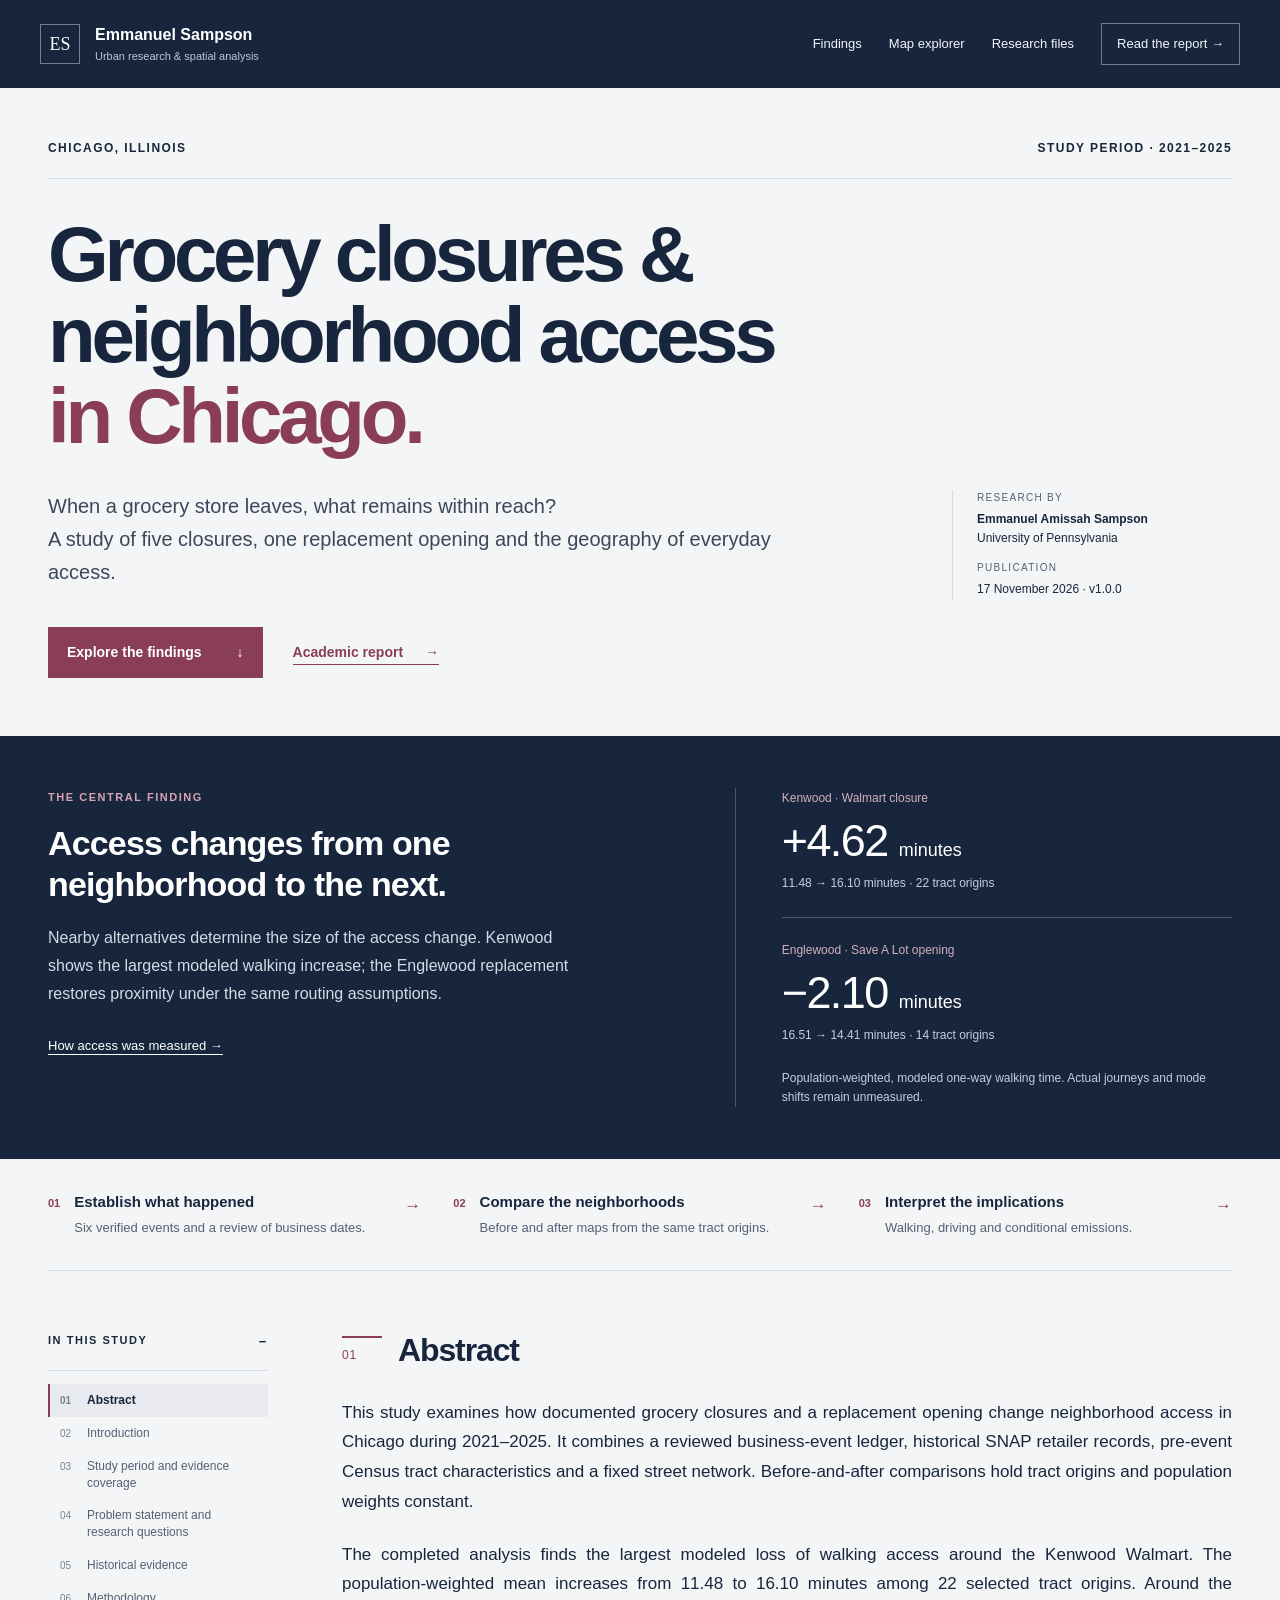
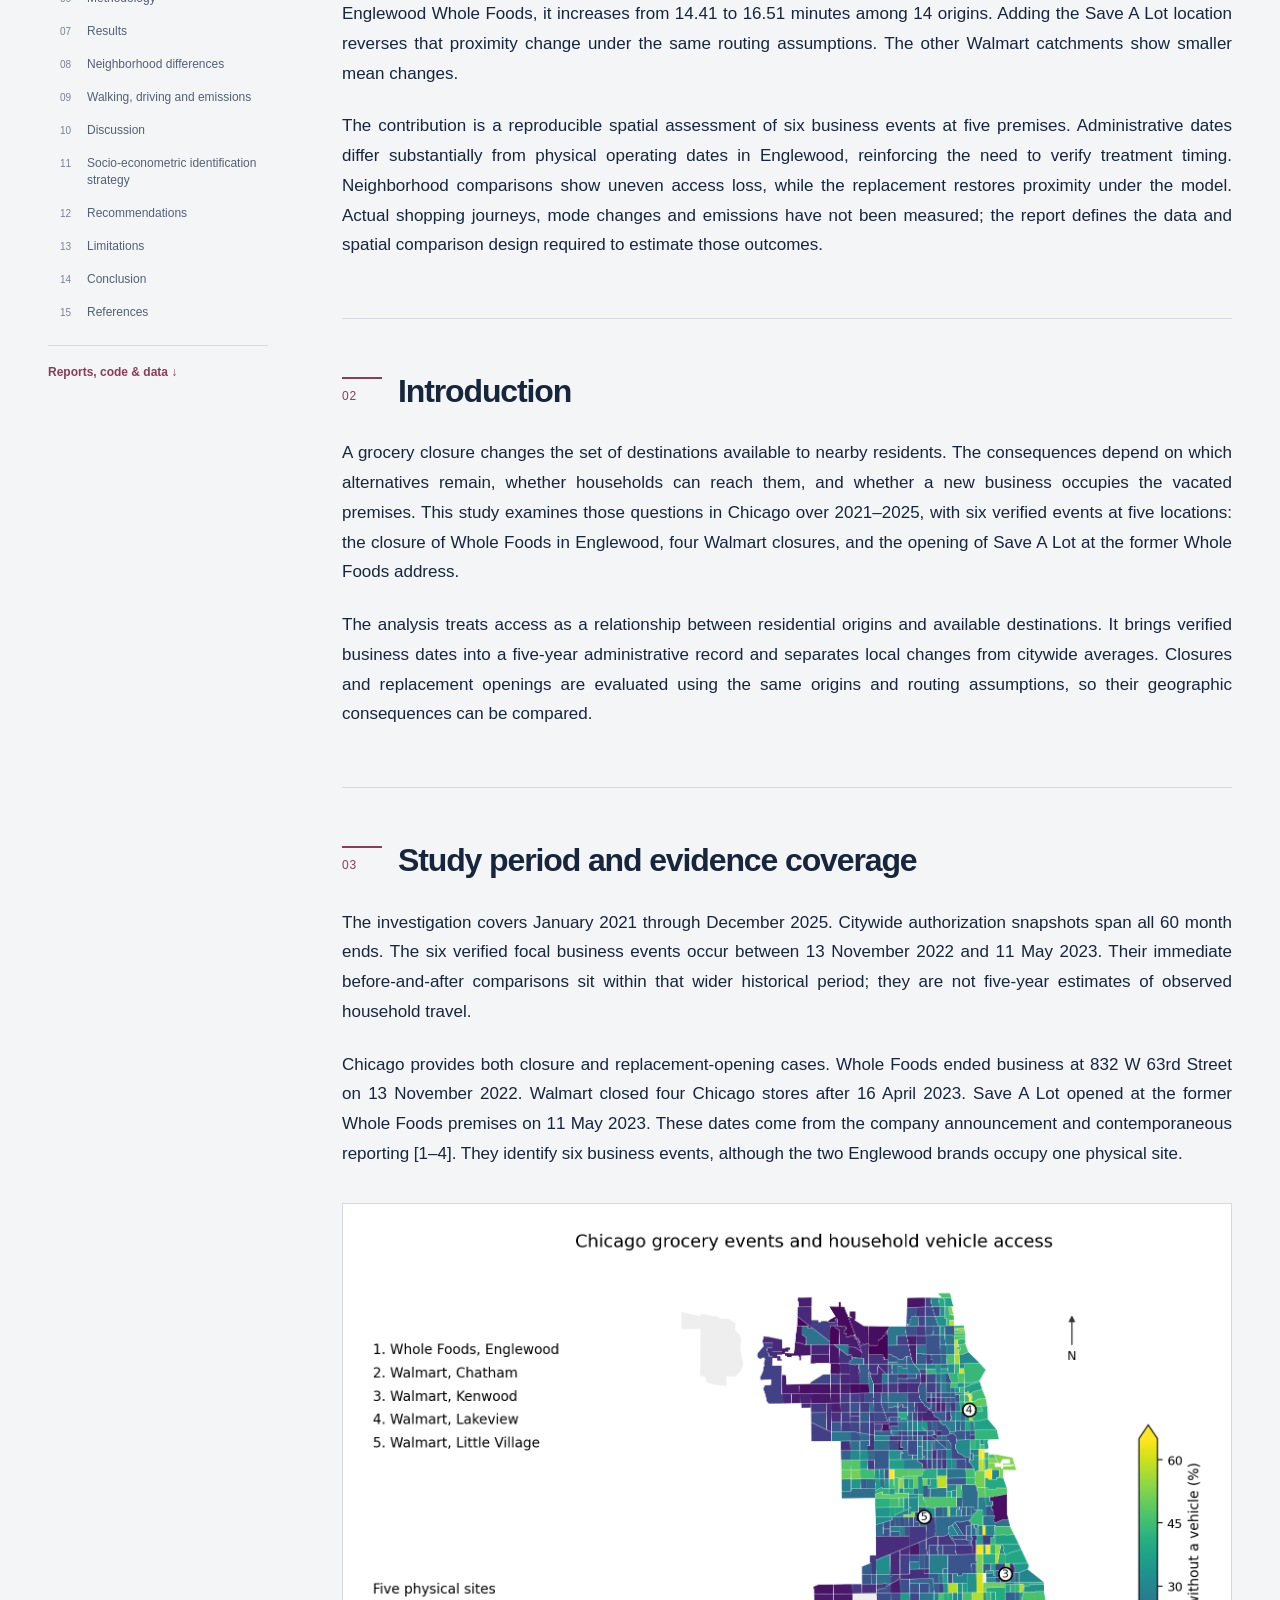
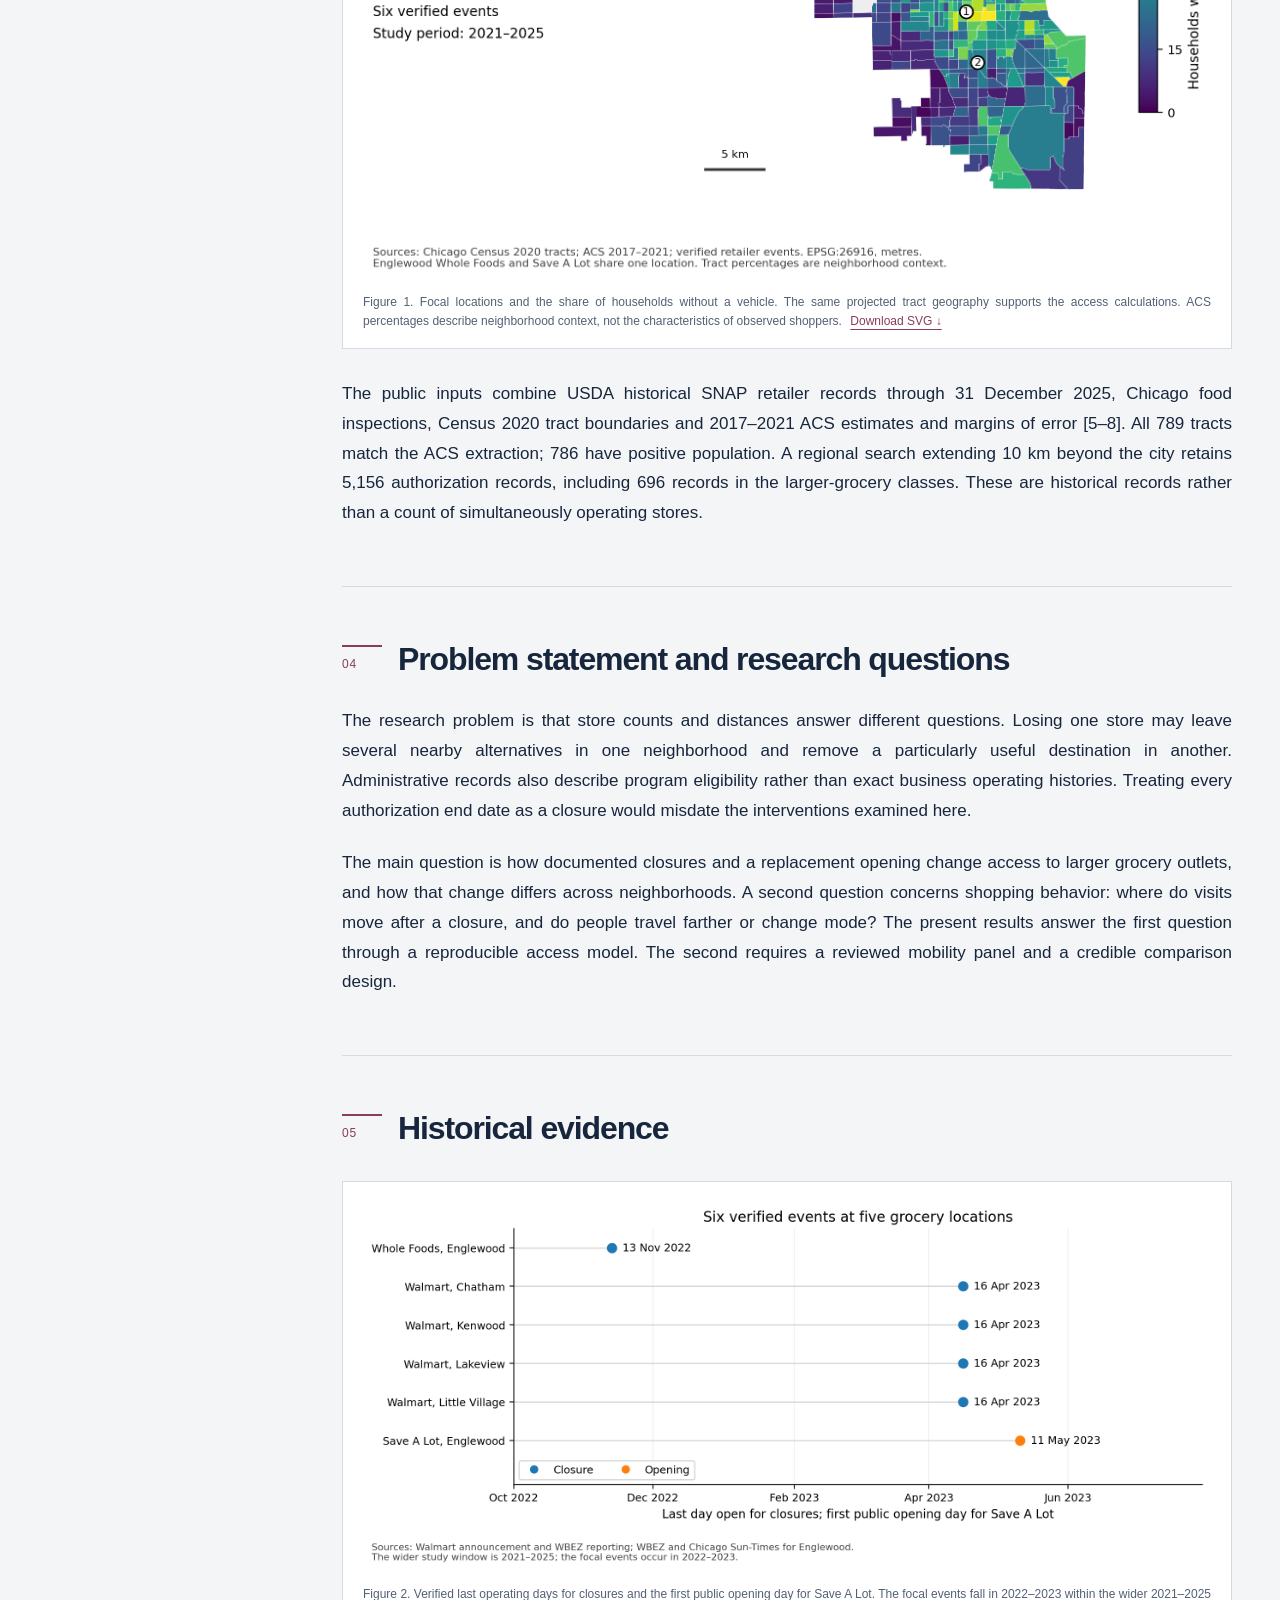
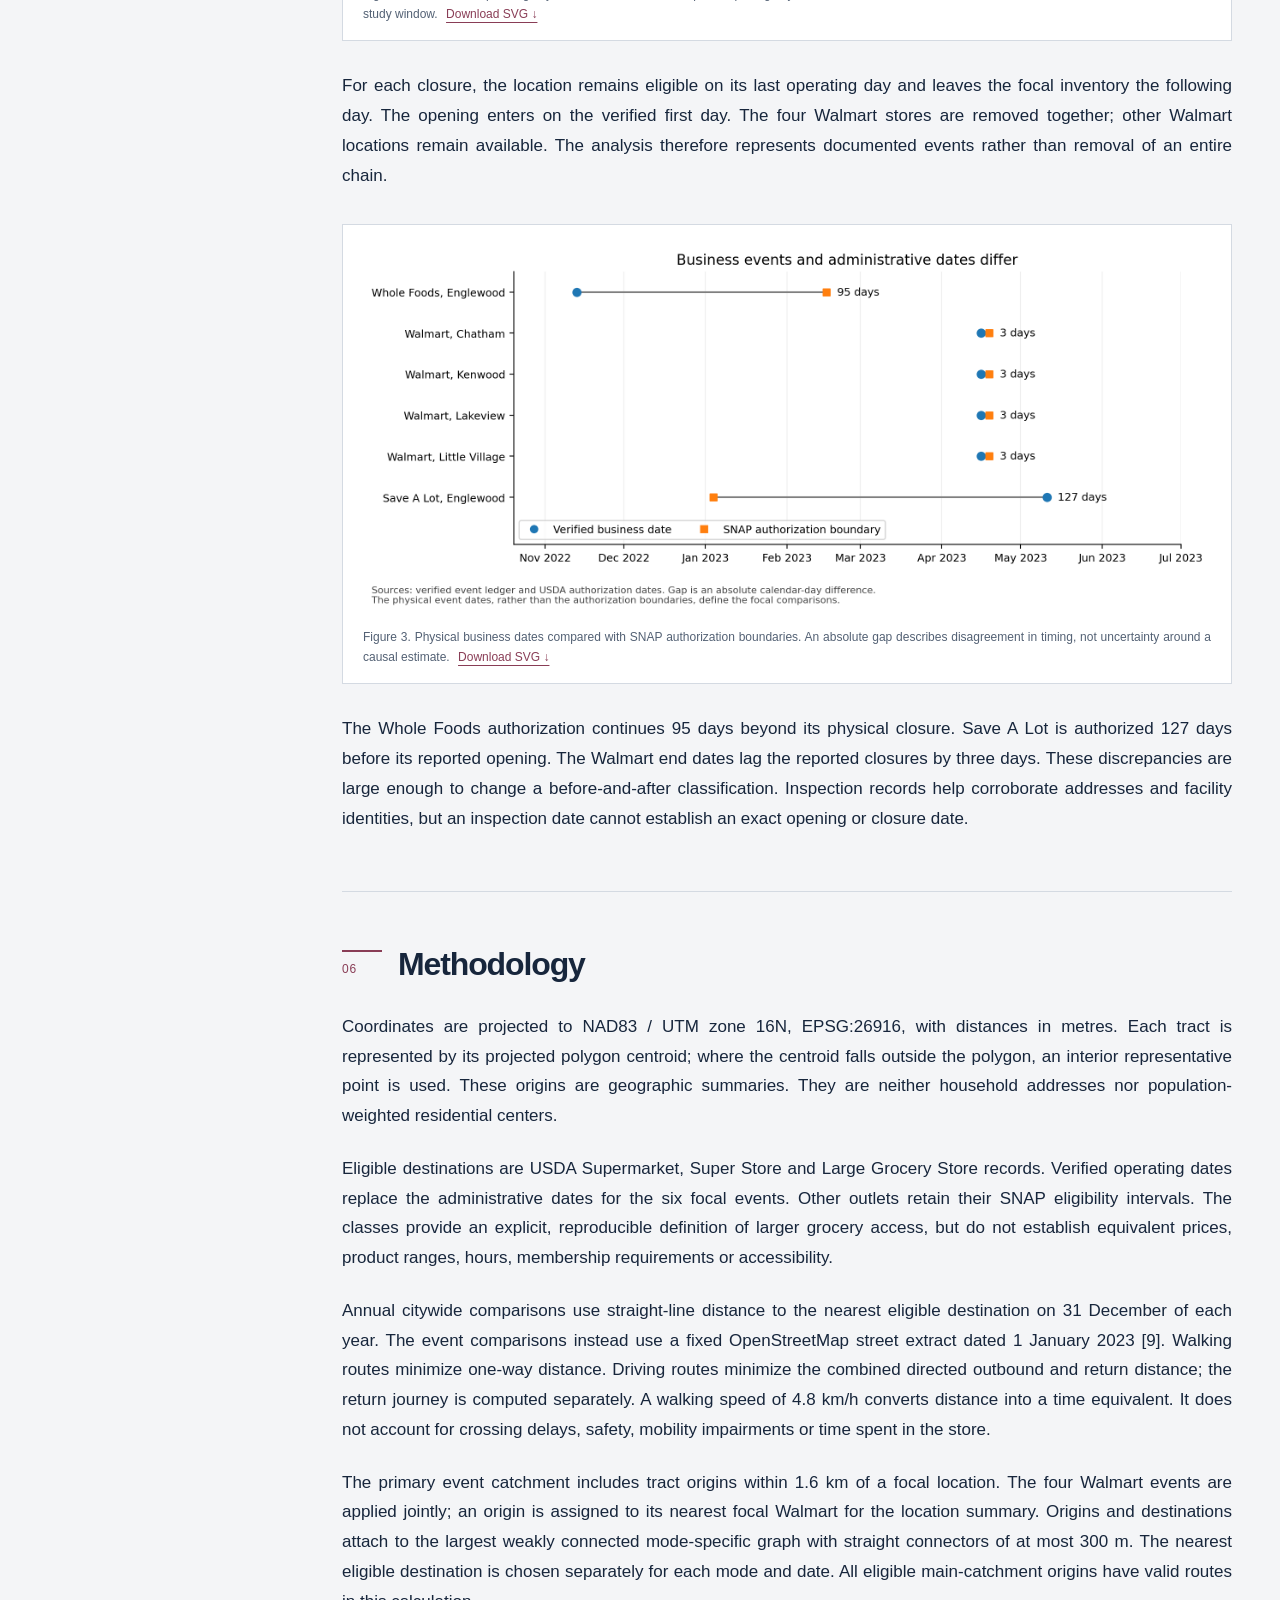
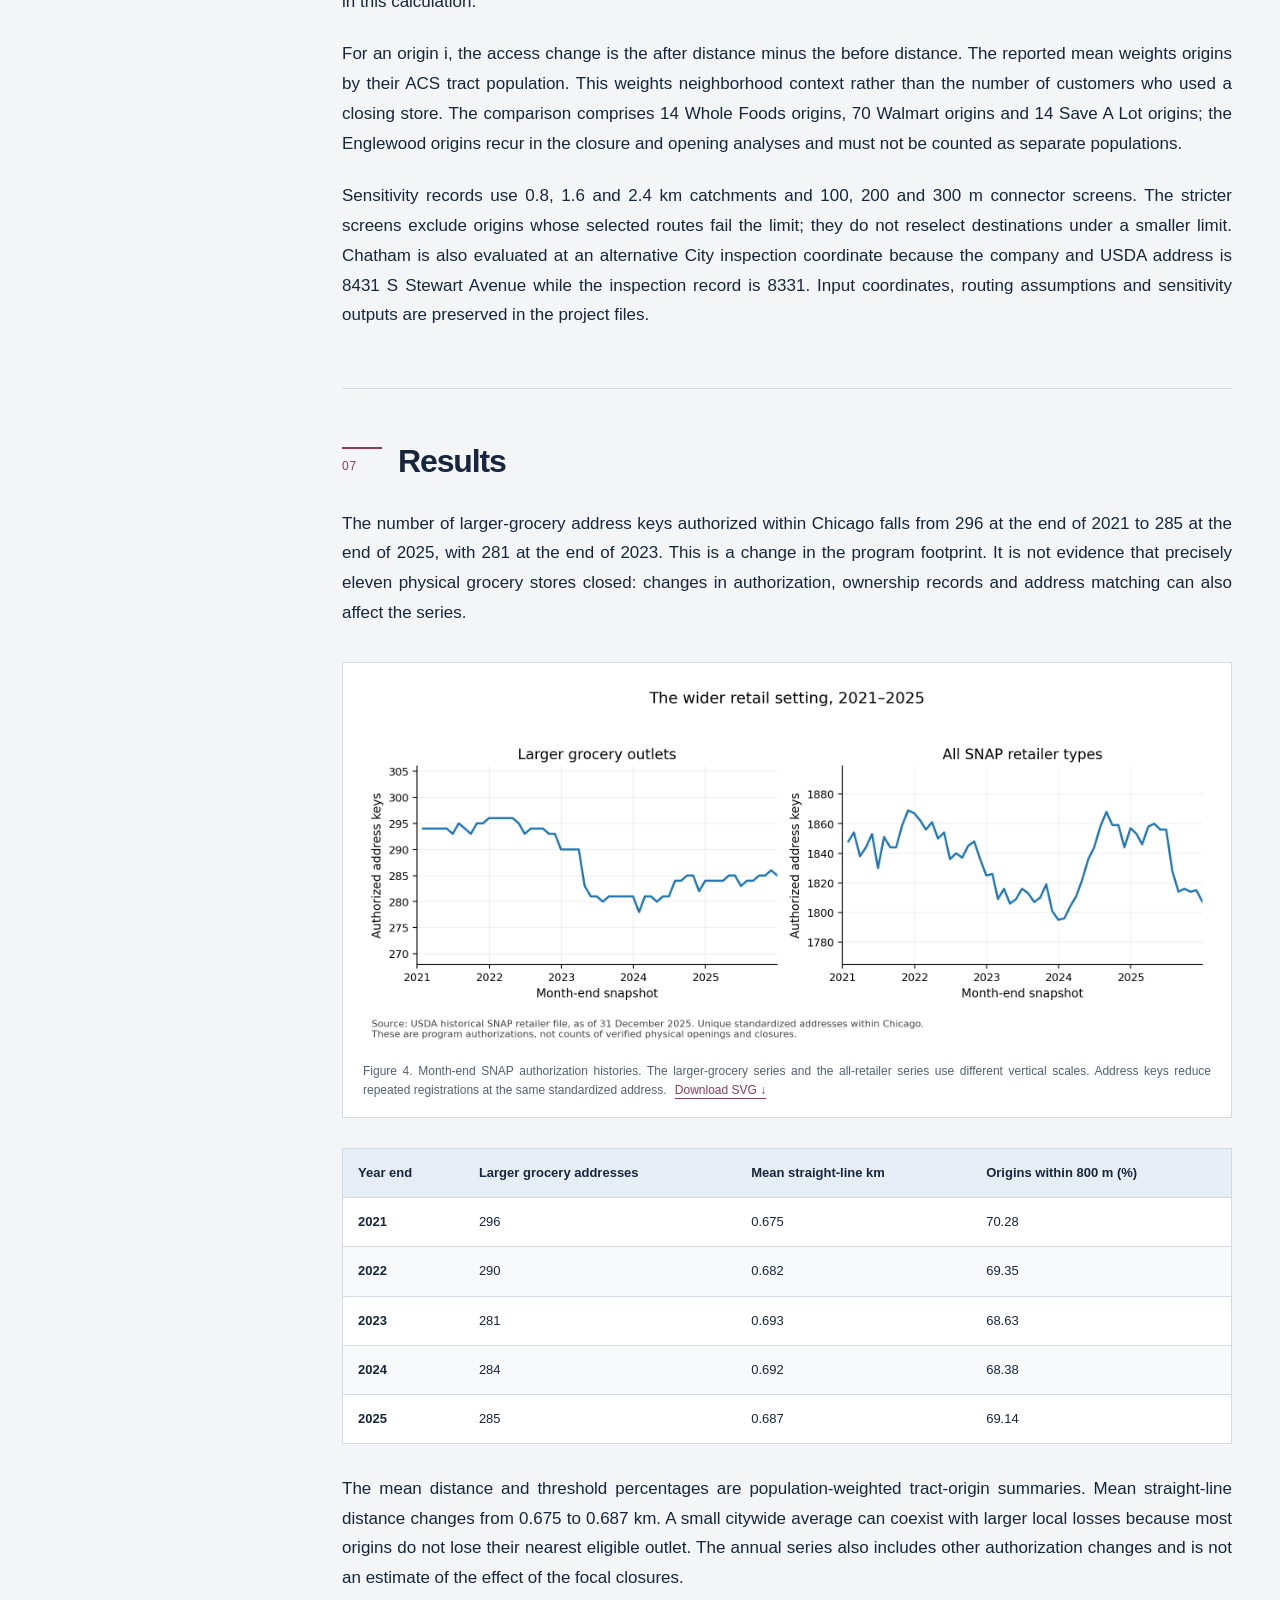
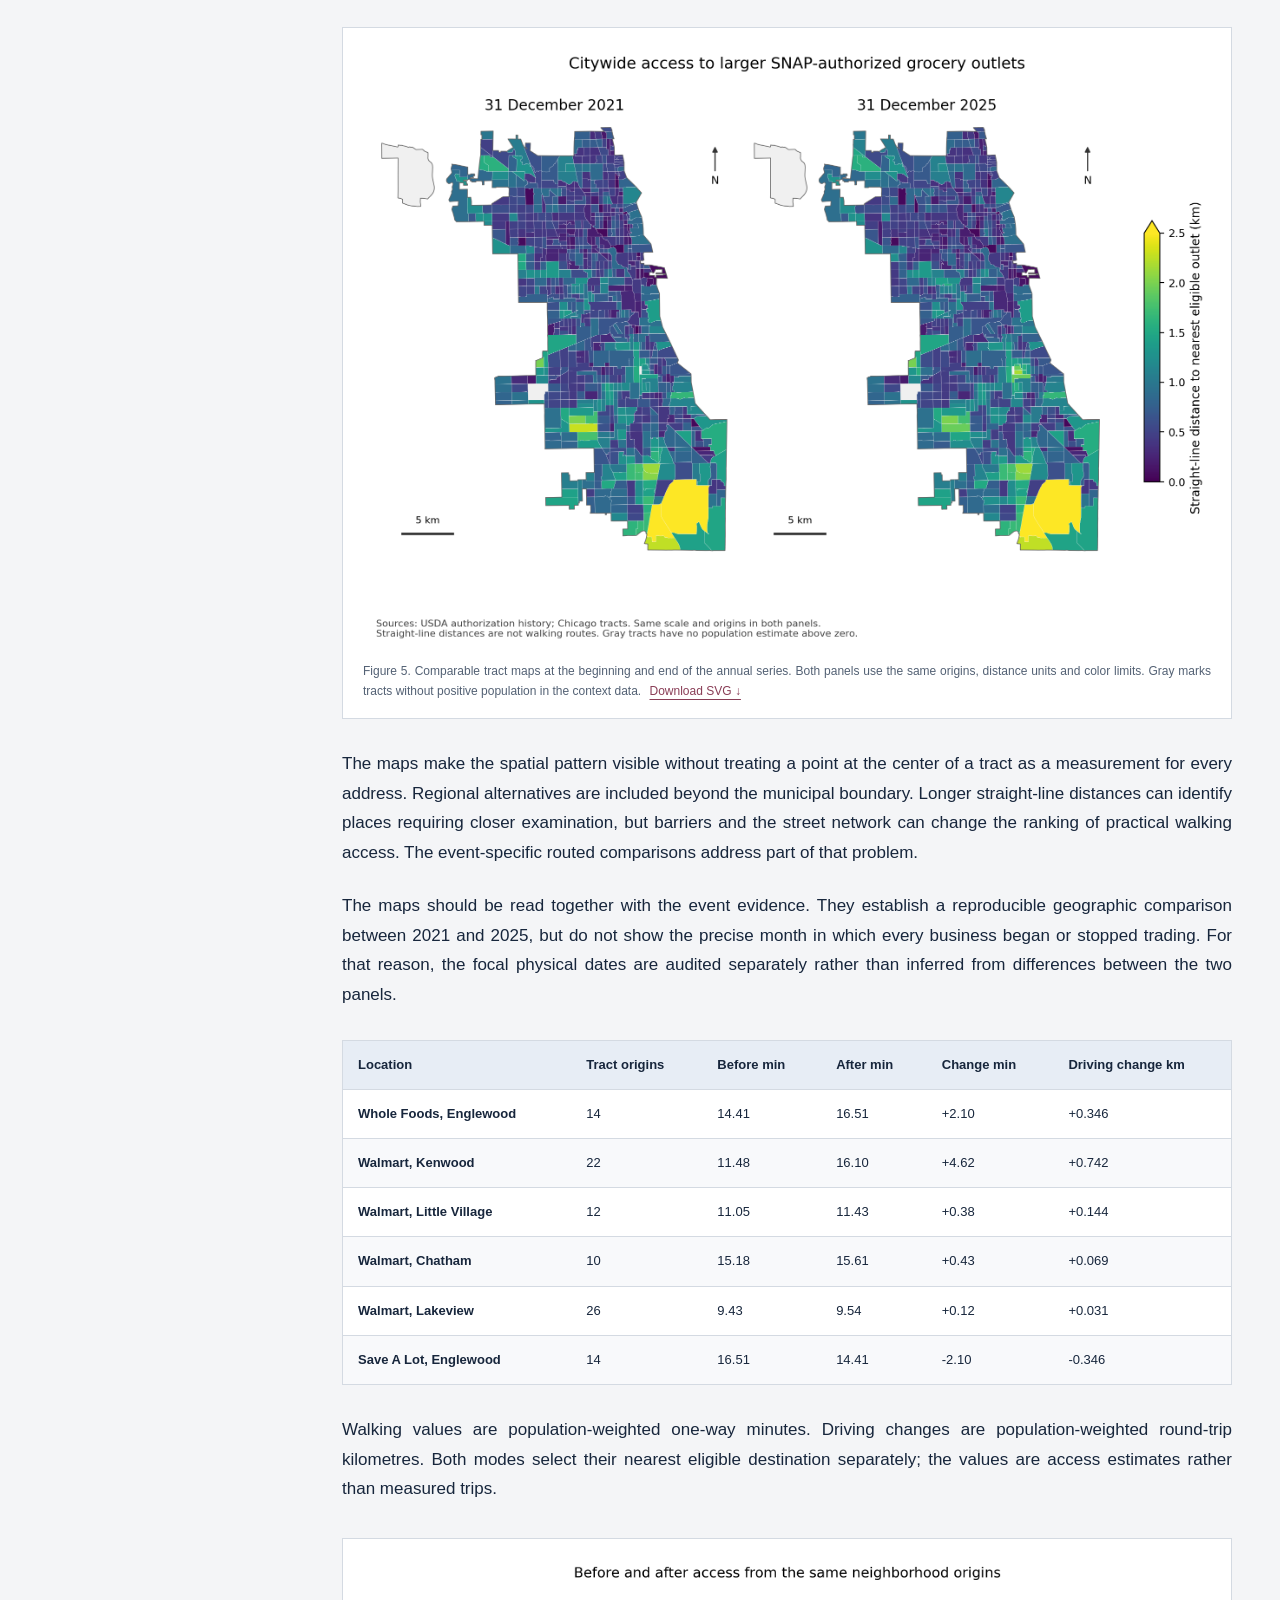
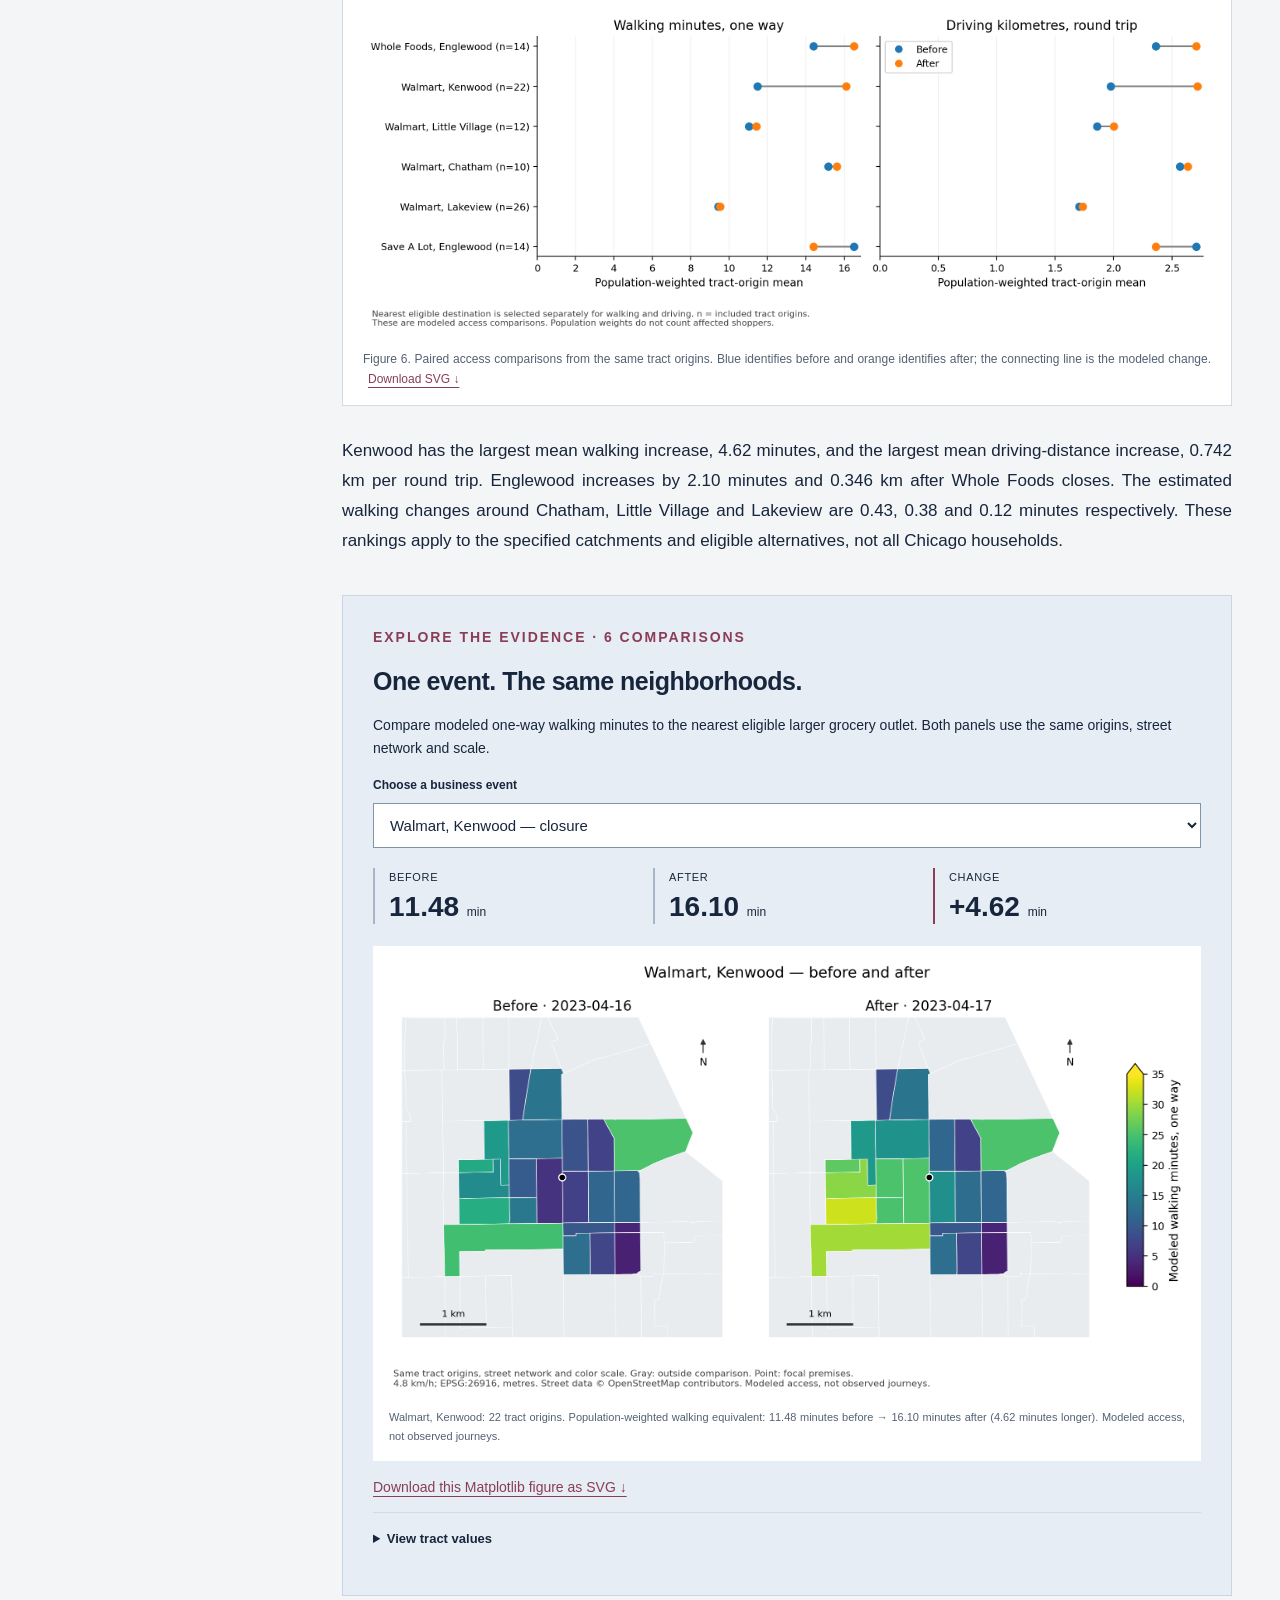
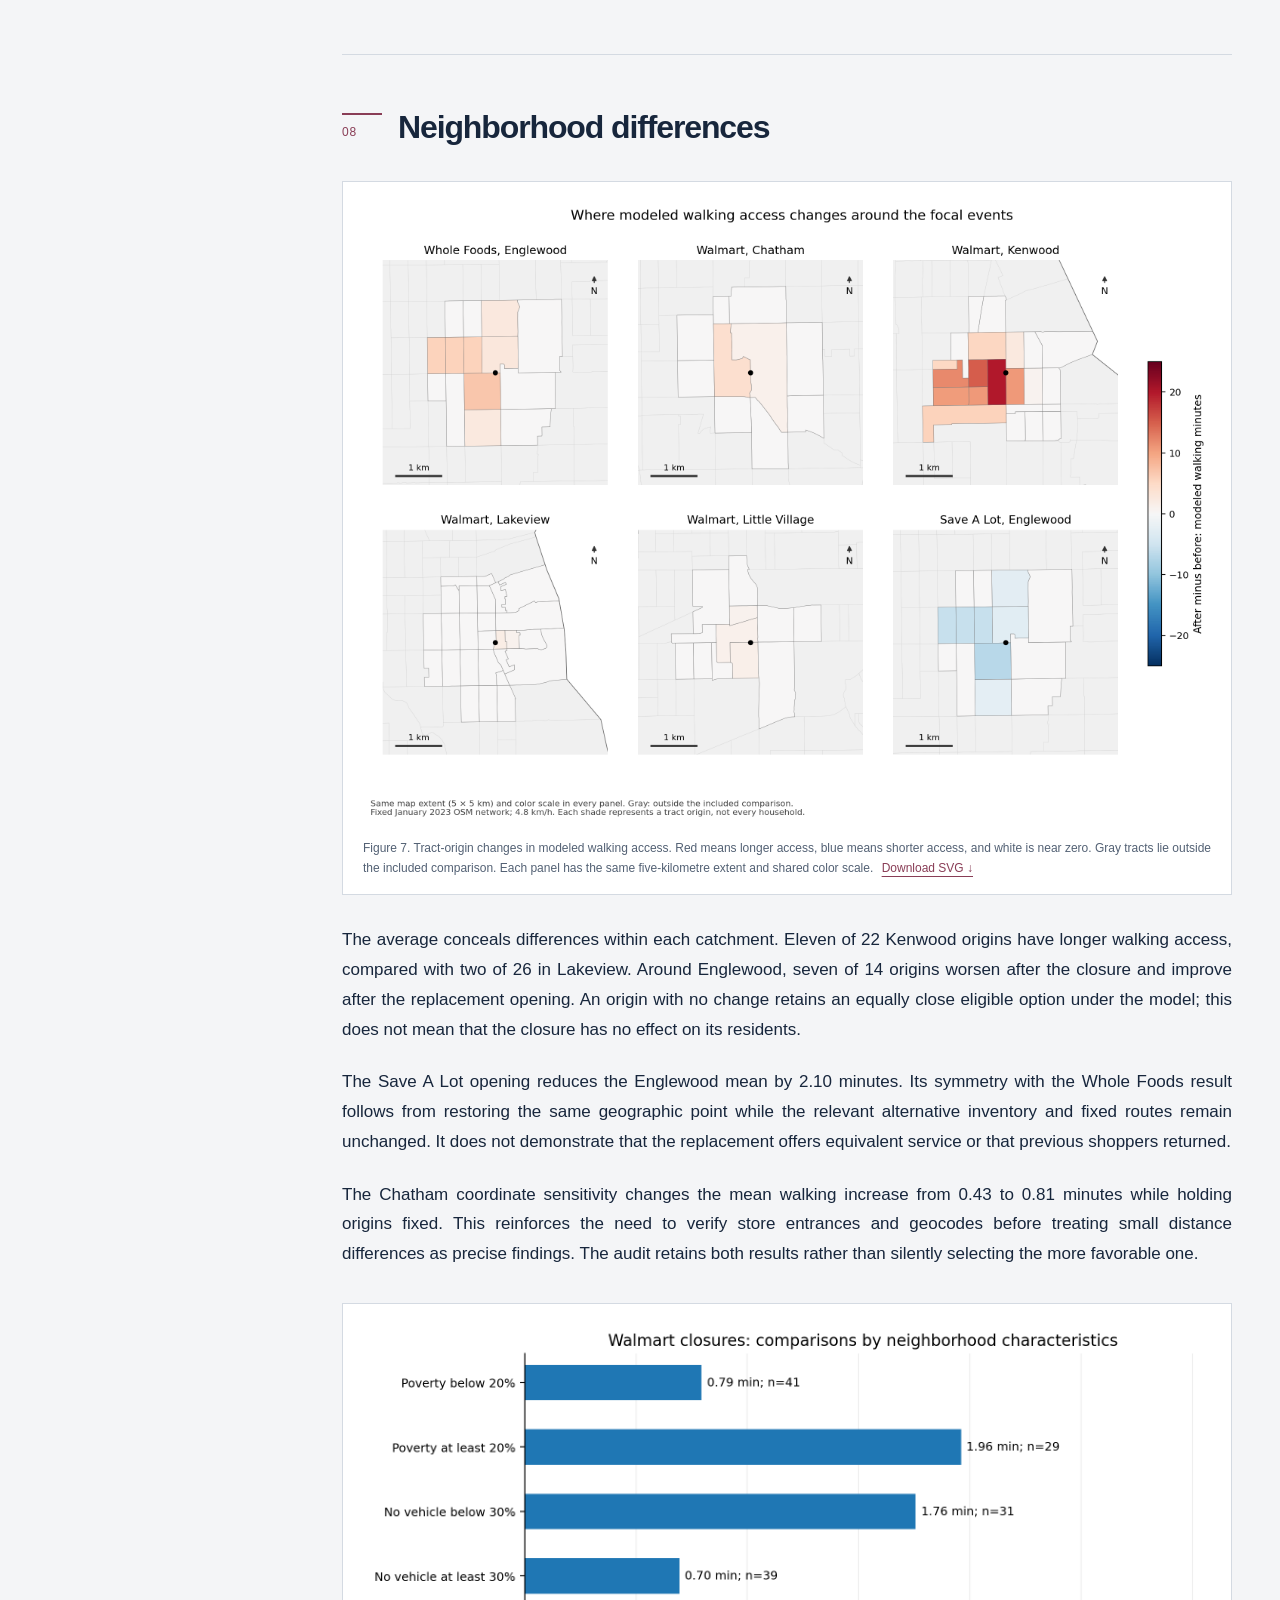
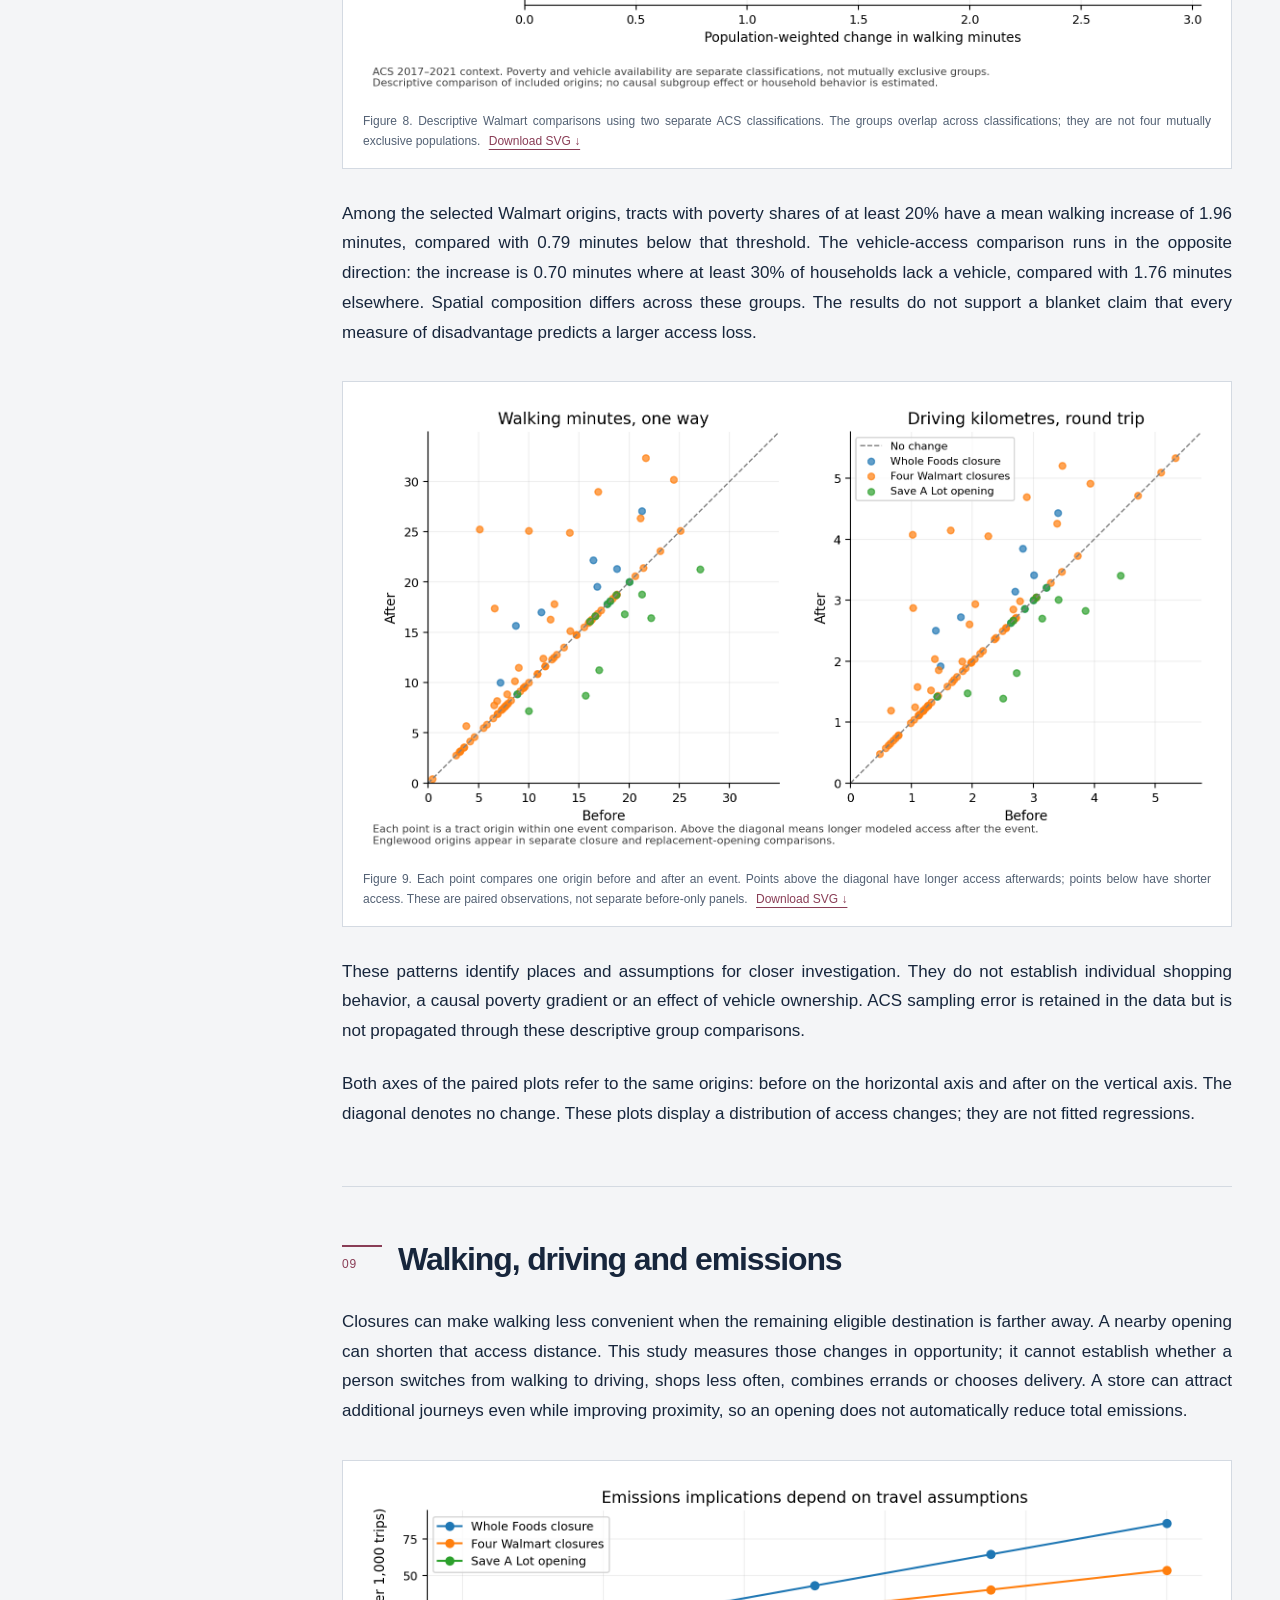
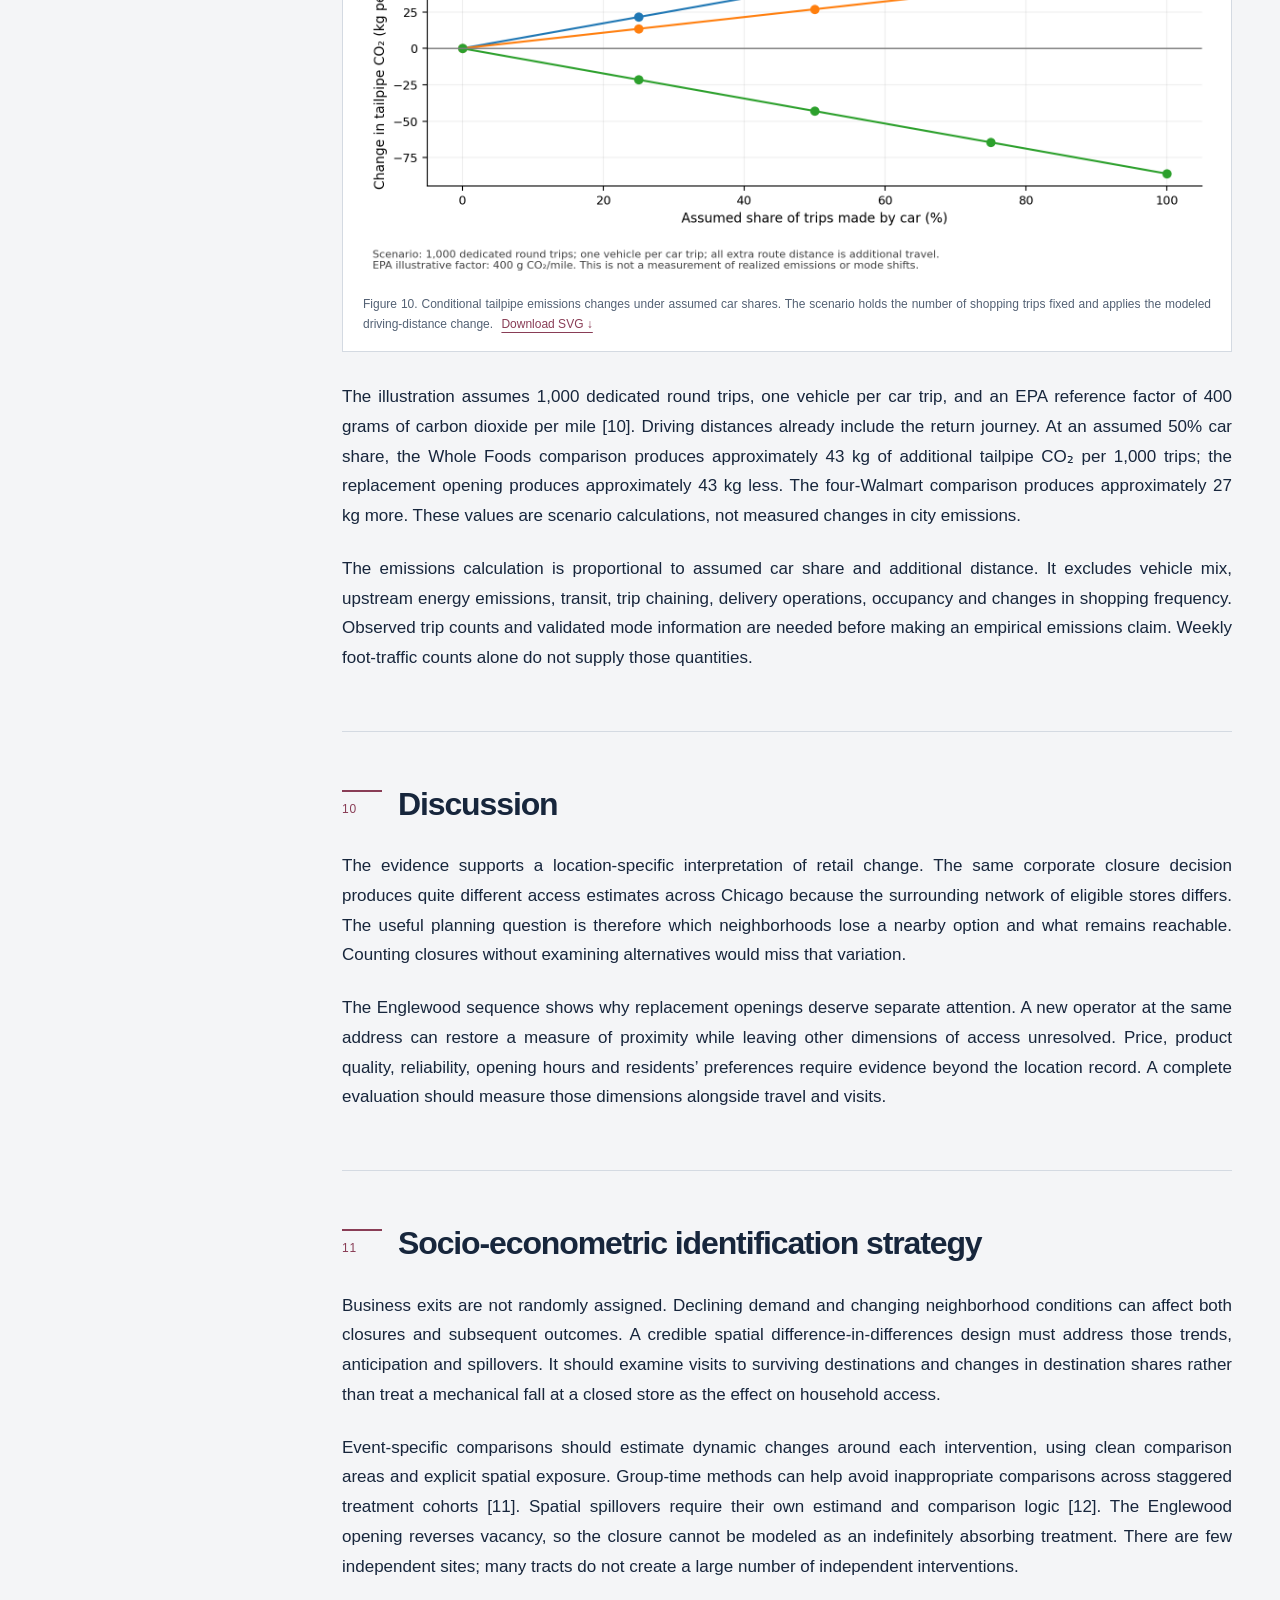
==== commit 7f8cbc5b: "Publish reviewed Chicago grocery access study" ====
--- a/index.html
+++ b/index.html
@@ -1 +1,11 @@
-<!doctype html><html lang="en"><head><meta charset="utf-8"><meta name="viewport" content="width=device-width,initial-scale=1"><title>Grocery closures and neighborhood access in Chicago | Emmanuel Sampson</title><meta name="description" content="Chicago grocery access, 2021–2025. Verified business events, modeled before-and-after access, neighborhood differences and conditional emissions."><link rel="stylesheet" href="site/style.css"><script src="site/app.js" defer></script></head><body><a class="skip" href="#main">Skip to research</a><header class="nav"><a class="brand" href="#">EMMANUEL SAMPSON / URBAN RESEARCH</a><nav aria-label="Sections"><a href="#period">Study period</a><a href="#evidence">Evidence</a><a href="#results">Access</a><a href="#equity">Equity</a><a href="#travel">Emissions</a><a href="#records">Downloads</a></nav></header><main id="main" class="wrap"><section class="hero"><div><div class="eyebrow">Chicago · Historical investigation 2021–2025</div><h1>Grocery closures and neighborhood access in Chicago</h1><p class="lede">Historical evidence and before and after comparisons 2021–2025.</p><p class="byline">Emmanuel Amissah Sampson<br>University of Pennsylvania<br>Published · 17 November 2026 · v1.0.0</p><div class="actions"><a class="button" href="outputs/public/Chicago_Grocery_Access_Report.docx">Download the Word report ↓</a><a class="button alt" href="#results">Read the results ↓</a></div></div><aside class="hero-side" aria-label="Main findings"><div><strong>6 events</strong><p>Five closures and one replacement opening at five premises</p></div><div><strong>11.48 → 16.10 min</strong><p>Modeled one-way walking access around the Kenwood Walmart · 22 tract origins</p></div><div><strong>−2.10 min</strong><p>Modeled improvement with the Englewood replacement opening · 14 tract origins</p></div><p class="scope-note">Fixed population weights. Calculated access; actual travel responses remain unmeasured.</p></aside></section><div class="story-guide" aria-label="Follow the findings"><a href="#evidence"><strong>1. Follow the events</strong>Examine the closures, replacement opening and date audit.</a><a href="#results"><strong>2. Compare access</strong>Explore the same tract origins before and after each event.</a><a href="#travel"><strong>3. Assess the implications</strong>Read the neighborhood comparisons and emissions scenarios.</a></div><section id="abstract" class="section"><div class="report-section"><div class="section-label">01 / Research report</div><h2>Abstract</h2><p>This study examines how documented grocery closures and a replacement opening change neighborhood access in Chicago during 2021–2025. It combines a reviewed business-event ledger, historical SNAP retailer records, pre-event Census tract characteristics and a fixed street network. Before-and-after comparisons hold tract origins and population weights constant.</p><p>The completed analysis finds the largest modeled loss of walking access around the Kenwood Walmart. The population-weighted mean increases from 11.48 to 16.10 minutes among 22 selected tract origins. Around the Englewood Whole Foods, it increases from 14.41 to 16.51 minutes among 14 origins. Adding the Save A Lot location reverses that proximity change under the same routing assumptions. The other Walmart catchments show smaller mean changes.</p><p>The contribution is a reproducible spatial assessment of six business events at five premises. Administrative dates differ substantially from physical operating dates in Englewood, reinforcing the need to verify treatment timing. Neighborhood comparisons show uneven access loss, while the replacement restores proximity under the model. Actual shopping journeys, mode changes and emissions have not been measured; the report defines the data and spatial comparison design required to estimate those outcomes.</p></div></section><section id="introduction" class="section"><div class="report-section"><div class="section-label">02 / Research report</div><h2>Introduction</h2><p>A grocery closure changes the set of destinations available to nearby residents. The consequences depend on which alternatives remain, whether households can reach them, and whether a new business occupies the vacated premises. This study examines those questions in Chicago over 2021–2025, with six verified events at five locations: the closure of Whole Foods in Englewood, four Walmart closures, and the opening of Save A Lot at the former Whole Foods address.</p><p>The analysis treats access as a relationship between residential origins and available destinations. It brings verified business dates into a five-year administrative record and separates local changes from citywide averages. Closures and replacement openings are evaluated using the same origins and routing assumptions, so their geographic consequences can be compared.</p></div></section><section id="period" class="section"><div class="report-section"><div class="section-label">03 / Research report</div><h2>Study period and evidence coverage</h2><p>The investigation covers January 2021 through December 2025. Citywide authorization snapshots span all 60 month ends. The six verified focal business events occur between 13 November 2022 and 11 May 2023. Their immediate before-and-after comparisons sit within that wider historical period; they are not five-year estimates of observed household travel.</p><p>Chicago provides both closure and replacement-opening cases. Whole Foods ended business at 832 W 63rd Street on 13 November 2022. Walmart closed four Chicago stores after 16 April 2023. Save A Lot opened at the former Whole Foods premises on 11 May 2023. These dates come from the company announcement and contemporaneous reporting [1–4]. They identify six business events, although the two Englewood brands occupy one physical site.</p><figure class="wide"><a href="outputs/figures/01_study_map.png" title="Open full-size figure"><img src="outputs/figures/01_study_map.png" alt="Figure 1. Focal locations and the share of households without a vehicle. The same projected tract geography supports the access calculations. ACS percentages describe neighborhood context, not the characteristics of observed shoppers." loading="lazy"></a><figcaption>Figure 1. Focal locations and the share of households without a vehicle. The same projected tract geography supports the access calculations. ACS percentages describe neighborhood context, not the characteristics of observed shoppers. <a href="outputs/figures/01_study_map.svg" download>SVG ↓</a></figcaption></figure><p>The public inputs combine USDA historical SNAP retailer records through 31 December 2025, Chicago food inspections, Census 2020 tract boundaries and 2017–2021 ACS estimates and margins of error [5–8]. All 789 tracts match the ACS extraction; 786 have positive population. A regional search extending 10 km beyond the city retains 5,156 authorization records, including 696 records in the larger-grocery classes. These are historical records rather than a count of simultaneously operating stores.</p></div></section><section id="problem" class="section"><div class="report-section"><div class="section-label">04 / Research report</div><h2>Problem statement and research questions</h2><p>The research problem is that store counts and distances answer different questions. Losing one store may leave several nearby alternatives in one neighborhood and remove a particularly useful destination in another. Administrative records also describe program eligibility rather than exact business operating histories. Treating every authorization end date as a closure would misdate the interventions examined here.</p><p>The main question is how documented closures and a replacement opening change access to larger grocery outlets, and how that change differs across neighborhoods. A second question concerns shopping behavior: where do visits move after a closure, and do people travel farther or change mode? The present results answer the first question through a reproducible access model. The second requires a reviewed mobility panel and a credible comparison design.</p></div></section><section id="evidence" class="section"><div class="report-section"><div class="section-label">05 / Research report</div><h2>Historical evidence</h2><figure class="wide"><a href="outputs/figures/02_event_timeline.png" title="Open full-size figure"><img src="outputs/figures/02_event_timeline.png" alt="Figure 2. Verified last operating days for closures and the first public opening day for Save A Lot. The focal events fall in 2022–2023 within the wider 2021–2025 study window." loading="lazy"></a><figcaption>Figure 2. Verified last operating days for closures and the first public opening day for Save A Lot. The focal events fall in 2022–2023 within the wider 2021–2025 study window. <a href="outputs/figures/02_event_timeline.svg" download>SVG ↓</a></figcaption></figure><p>For each closure, the location remains eligible on its last operating day and leaves the focal inventory the following day. The opening enters on the verified first day. The four Walmart stores are removed together; other Walmart locations remain available. The analysis therefore represents documented events rather than removal of an entire chain.</p><figure class="wide"><a href="outputs/figures/04_date_audit.png" title="Open full-size figure"><img src="outputs/figures/04_date_audit.png" alt="Figure 3. Physical business dates compared with SNAP authorization boundaries. An absolute gap describes disagreement in timing, not uncertainty around a causal estimate." loading="lazy"></a><figcaption>Figure 3. Physical business dates compared with SNAP authorization boundaries. An absolute gap describes disagreement in timing, not uncertainty around a causal estimate. <a href="outputs/figures/04_date_audit.svg" download>SVG ↓</a></figcaption></figure><p>The Whole Foods authorization continues 95 days beyond its physical closure. Save A Lot is authorized 127 days before its reported opening. The Walmart end dates lag the reported closures by three days. These discrepancies are large enough to change a before-and-after classification. Inspection records help corroborate addresses and facility identities, but an inspection date cannot establish an exact opening or closure date.</p></div></section><section id="methods" class="section"><div class="report-section"><div class="section-label">06 / Research report</div><h2>Methodology</h2><p>Coordinates are projected to NAD83 / UTM zone 16N, EPSG:26916, with distances in metres. Each tract is represented by its projected polygon centroid; where the centroid falls outside the polygon, an interior representative point is used. These origins are geographic summaries. They are neither household addresses nor population-weighted residential centers.</p><p>Eligible destinations are USDA Supermarket, Super Store and Large Grocery Store records. Verified operating dates replace the administrative dates for the six focal events. Other outlets retain their SNAP eligibility intervals. The classes provide an explicit, reproducible definition of larger grocery access, but do not establish equivalent prices, product ranges, hours, membership requirements or accessibility.</p><p>Annual citywide comparisons use straight-line distance to the nearest eligible destination on 31 December of each year. The event comparisons instead use a fixed OpenStreetMap street extract dated 1 January 2023 [9]. Walking routes minimize one-way distance. Driving routes minimize the combined directed outbound and return distance; the return journey is computed separately. A walking speed of 4.8 km/h converts distance into a time equivalent. It does not account for crossing delays, safety, mobility impairments or time spent in the store.</p><p>The primary event catchment includes tract origins within 1.6 km of a focal location. The four Walmart events are applied jointly; an origin is assigned to its nearest focal Walmart for the location summary. Origins and destinations attach to the largest weakly connected mode-specific graph with straight connectors of at most 300 m. The nearest eligible destination is chosen separately for each mode and date. All eligible main-catchment origins have valid routes in this calculation.</p><p>For an origin i, the access change is the after distance minus the before distance. The reported mean weights origins by their ACS tract population. This weights neighborhood context rather than the number of customers who used a closing store. The comparison comprises 14 Whole Foods origins, 70 Walmart origins and 14 Save A Lot origins; the Englewood origins recur in the closure and opening analyses and must not be counted as separate populations.</p><p>Sensitivity records use 0.8, 1.6 and 2.4 km catchments and 100, 200 and 300 m connector screens. The stricter screens exclude origins whose selected routes fail the limit; they do not reselect destinations under a smaller limit. Chatham is also evaluated at an alternative City inspection coordinate because the company and USDA address is 8431 S Stewart Avenue while the inspection record is 8331. Input coordinates, routing assumptions and sensitivity outputs are preserved in the project files.</p></div></section><section id="results" class="section"><div class="report-section"><div class="section-label">07 / Research report</div><h2>Results</h2><p>The number of larger-grocery address keys authorized within Chicago falls from 296 at the end of 2021 to 285 at the end of 2025, with 281 at the end of 2023. This is a change in the program footprint. It is not evidence that precisely eleven physical grocery stores closed: changes in authorization, ownership records and address matching can also affect the series.</p><figure class="wide"><a href="outputs/figures/03_inventory_history.png" title="Open full-size figure"><img src="outputs/figures/03_inventory_history.png" alt="Figure 4. Month-end SNAP authorization histories. The larger-grocery series and the all-retailer series use different vertical scales. Address keys reduce repeated registrations at the same standardized address." loading="lazy"></a><figcaption>Figure 4. Month-end SNAP authorization histories. The larger-grocery series and the all-retailer series use different vertical scales. Address keys reduce repeated registrations at the same standardized address. <a href="outputs/figures/03_inventory_history.svg" download>SVG ↓</a></figcaption></figure><div class="table-scroll"><table><thead><tr><th scope="col">Year end</th><th scope="col">Larger grocery addresses</th><th scope="col">Mean straight-line km</th><th scope="col">Origins within 800 m (%)</th></tr></thead><tbody><tr><th scope="row">2021</th><td>296</td><td>0.675</td><td>70.28</td></tr><tr><th scope="row">2022</th><td>290</td><td>0.682</td><td>69.35</td></tr><tr><th scope="row">2023</th><td>281</td><td>0.693</td><td>68.63</td></tr><tr><th scope="row">2024</th><td>284</td><td>0.692</td><td>68.38</td></tr><tr><th scope="row">2025</th><td>285</td><td>0.687</td><td>69.14</td></tr></tbody></table></div><p>The mean distance and threshold percentages are population-weighted tract-origin summaries. Mean straight-line distance changes from 0.675 to 0.687 km. A small citywide average can coexist with larger local losses because most origins do not lose their nearest eligible outlet. The annual series also includes other authorization changes and is not an estimate of the effect of the focal closures.</p><figure class="wide"><a href="outputs/figures/05_citywide_before_after.png" title="Open full-size figure"><img src="outputs/figures/05_citywide_before_after.png" alt="Figure 5. Comparable tract maps at the beginning and end of the annual series. Both panels use the same origins, distance units and color limits. Gray marks tracts without positive population in the context data." loading="lazy"></a><figcaption>Figure 5. Comparable tract maps at the beginning and end of the annual series. Both panels use the same origins, distance units and color limits. Gray marks tracts without positive population in the context data. <a href="outputs/figures/05_citywide_before_after.svg" download>SVG ↓</a></figcaption></figure><p>The maps make the spatial pattern visible without treating a point at the center of a tract as a measurement for every address. Regional alternatives are included beyond the municipal boundary. Longer straight-line distances can identify places requiring closer examination, but barriers and the street network can change the ranking of practical walking access. The event-specific routed comparisons address part of that problem.</p><p>The maps should be read together with the event evidence. They establish a reproducible geographic comparison between 2021 and 2025, but do not show the precise month in which every business began or stopped trading. For that reason, the focal physical dates are audited separately rather than inferred from differences between the two panels.</p><div class="table-scroll"><table><thead><tr><th scope="col">Location</th><th scope="col">Tract origins</th><th scope="col">Before min</th><th scope="col">After min</th><th scope="col">Change min</th><th scope="col">Driving change km</th></tr></thead><tbody><tr><th scope="row">Whole Foods, Englewood</th><td>14</td><td>14.41</td><td>16.51</td><td>+2.10</td><td>+0.346</td></tr><tr><th scope="row">Walmart, Kenwood</th><td>22</td><td>11.48</td><td>16.10</td><td>+4.62</td><td>+0.742</td></tr><tr><th scope="row">Walmart, Little Village</th><td>12</td><td>11.05</td><td>11.43</td><td>+0.38</td><td>+0.144</td></tr><tr><th scope="row">Walmart, Chatham</th><td>10</td><td>15.18</td><td>15.61</td><td>+0.43</td><td>+0.069</td></tr><tr><th scope="row">Walmart, Lakeview</th><td>26</td><td>9.43</td><td>9.54</td><td>+0.12</td><td>+0.031</td></tr><tr><th scope="row">Save A Lot, Englewood</th><td>14</td><td>16.51</td><td>14.41</td><td>-2.10</td><td>-0.346</td></tr></tbody></table></div><p>Walking values are population-weighted one-way minutes. Driving changes are population-weighted round-trip kilometres. Both modes select their nearest eligible destination separately; the values are access estimates rather than measured trips.</p><figure class="wide"><a href="outputs/figures/07_paired_event_results.png" title="Open full-size figure"><img src="outputs/figures/07_paired_event_results.png" alt="Figure 6. Paired access comparisons from the same tract origins. Blue identifies before and orange identifies after; the connecting line is the modeled change." loading="lazy"></a><figcaption>Figure 6. Paired access comparisons from the same tract origins. Blue identifies before and orange identifies after; the connecting line is the modeled change. <a href="outputs/figures/07_paired_event_results.svg" download>SVG ↓</a></figcaption></figure><p>Kenwood has the largest mean walking increase, 4.62 minutes, and the largest mean driving-distance increase, 0.742 km per round trip. Englewood increases by 2.10 minutes and 0.346 km after Whole Foods closes. The estimated walking changes around Chatham, Little Village and Lakeview are 0.43, 0.38 and 0.12 minutes respectively. These rankings apply to the specified catchments and eligible alternatives, not all Chicago households.</p><div class="explorer" aria-labelledby="explorer-title"><h3 id="explorer-title">The same neighborhoods before and after</h3><label for="event-select">Choose a business event</label><select id="event-select" disabled><option>Loading events…</option></select><p>Shading shows modeled one-way walking minutes to the nearest eligible larger grocery outlet. Both panels use the same origins, street network and scale.</p><figure><a id="map-full" href="outputs/figures/explorer/walmart_kenwood.png"><img id="event-map" src="outputs/figures/explorer/walmart_kenwood.png" alt="Kenwood before and after tract access maps"></a><figcaption id="map-summary" aria-live="polite"></figcaption></figure><p class="mini"><a id="map-svg" href="outputs/figures/explorer/walmart_kenwood.svg" download>Download this Matplotlib figure as SVG</a></p><details><summary>Tract values for this comparison</summary><div class="table-scroll"><table><thead><tr><th>Tract GEOID</th><th>Before minutes</th><th>After minutes</th></tr></thead><tbody id="tract-values"></tbody></table></div></details><noscript><p>The selector requires JavaScript. Kenwood is shown above; all six events appear in the figures and downloadable data.</p></noscript></div></div></section><section id="equity" class="section"><div class="report-section"><div class="section-label">08 / Research report</div><h2>Neighborhood differences</h2><figure class="wide"><a href="outputs/figures/06_event_change_maps.png" title="Open full-size figure"><img src="outputs/figures/06_event_change_maps.png" alt="Figure 7. Tract-origin changes in modeled walking access. Red means longer access, blue means shorter access, and white is near zero. Gray tracts lie outside the included comparison. Each panel has the same five-kilometre extent and shared color scale." loading="lazy"></a><figcaption>Figure 7. Tract-origin changes in modeled walking access. Red means longer access, blue means shorter access, and white is near zero. Gray tracts lie outside the included comparison. Each panel has the same five-kilometre extent and shared color scale. <a href="outputs/figures/06_event_change_maps.svg" download>SVG ↓</a></figcaption></figure><p>The average conceals differences within each catchment. Eleven of 22 Kenwood origins have longer walking access, compared with two of 26 in Lakeview. Around Englewood, seven of 14 origins worsen after the closure and improve after the replacement opening. An origin with no change retains an equally close eligible option under the model; this does not mean that the closure has no effect on its residents.</p><p>The Save A Lot opening reduces the Englewood mean by 2.10 minutes. Its symmetry with the Whole Foods result follows from restoring the same geographic point while the relevant alternative inventory and fixed routes remain unchanged. It does not demonstrate that the replacement offers equivalent service or that previous shoppers returned.</p><p>The Chatham coordinate sensitivity changes the mean walking increase from 0.43 to 0.81 minutes while holding origins fixed. This reinforces the need to verify store entrances and geocodes before treating small distance differences as precise findings. The audit retains both results rather than silently selecting the more favorable one.</p><figure class="wide"><a href="outputs/figures/09_equity_comparison.png" title="Open full-size figure"><img src="outputs/figures/09_equity_comparison.png" alt="Figure 8. Descriptive Walmart comparisons using two separate ACS classifications. The groups overlap across classifications; they are not four mutually exclusive populations." loading="lazy"></a><figcaption>Figure 8. Descriptive Walmart comparisons using two separate ACS classifications. The groups overlap across classifications; they are not four mutually exclusive populations. <a href="outputs/figures/09_equity_comparison.svg" download>SVG ↓</a></figcaption></figure><p>Among the selected Walmart origins, tracts with poverty shares of at least 20% have a mean walking increase of 1.96 minutes, compared with 0.79 minutes below that threshold. The vehicle-access comparison runs in the opposite direction: the increase is 0.70 minutes where at least 30% of households lack a vehicle, compared with 1.76 minutes elsewhere. Spatial composition differs across these groups. The results do not support a blanket claim that every measure of disadvantage predicts a larger access loss.</p><figure class="wide"><a href="outputs/figures/08_before_after_scatter.png" title="Open full-size figure"><img src="outputs/figures/08_before_after_scatter.png" alt="Figure 9. Each point compares one origin before and after an event. Points above the diagonal have longer access afterwards; points below have shorter access. These are paired observations, not separate before-only panels." loading="lazy"></a><figcaption>Figure 9. Each point compares one origin before and after an event. Points above the diagonal have longer access afterwards; points below have shorter access. These are paired observations, not separate before-only panels. <a href="outputs/figures/08_before_after_scatter.svg" download>SVG ↓</a></figcaption></figure><p>These patterns identify places and assumptions for closer investigation. They do not establish individual shopping behavior, a causal poverty gradient or an effect of vehicle ownership. ACS sampling error is retained in the data but is not propagated through these descriptive group comparisons.</p><p>Both axes of the paired plots refer to the same origins: before on the horizontal axis and after on the vertical axis. The diagonal denotes no change. These plots display a distribution of access changes; they are not fitted regressions.</p></div></section><section id="travel" class="section"><div class="report-section"><div class="section-label">09 / Research report</div><h2>Walking, driving and emissions</h2><p>Closures can make walking less convenient when the remaining eligible destination is farther away. A nearby opening can shorten that access distance. This study measures those changes in opportunity; it cannot establish whether a person switches from walking to driving, shops less often, combines errands or chooses delivery. A store can attract additional journeys even while improving proximity, so an opening does not automatically reduce total emissions.</p><figure class="wide"><a href="outputs/figures/10_emissions_sensitivity.png" title="Open full-size figure"><img src="outputs/figures/10_emissions_sensitivity.png" alt="Figure 10. Conditional tailpipe emissions changes under assumed car shares. The scenario holds the number of shopping trips fixed and applies the modeled driving-distance change." loading="lazy"></a><figcaption>Figure 10. Conditional tailpipe emissions changes under assumed car shares. The scenario holds the number of shopping trips fixed and applies the modeled driving-distance change. <a href="outputs/figures/10_emissions_sensitivity.svg" download>SVG ↓</a></figcaption></figure><p>The illustration assumes 1,000 dedicated round trips, one vehicle per car trip, and an EPA reference factor of 400 grams of carbon dioxide per mile [10]. Driving distances already include the return journey. At an assumed 50% car share, the Whole Foods comparison produces approximately 43 kg of additional tailpipe CO₂ per 1,000 trips; the replacement opening produces approximately 43 kg less. The four-Walmart comparison produces approximately 27 kg more. These values are scenario calculations, not measured changes in city emissions.</p><p>The emissions calculation is proportional to assumed car share and additional distance. It excludes vehicle mix, upstream energy emissions, transit, trip chaining, delivery operations, occupancy and changes in shopping frequency. Observed trip counts and validated mode information are needed before making an empirical emissions claim. Weekly foot-traffic counts alone do not supply those quantities.</p></div></section><section id="discussion" class="section"><div class="report-section"><div class="section-label">10 / Research report</div><h2>Discussion</h2><p>The evidence supports a location-specific interpretation of retail change. The same corporate closure decision produces quite different access estimates across Chicago because the surrounding network of eligible stores differs. The useful planning question is therefore which neighborhoods lose a nearby option and what remains reachable. Counting closures without examining alternatives would miss that variation.</p><p>The Englewood sequence shows why replacement openings deserve separate attention. A new operator at the same address can restore a measure of proximity while leaving other dimensions of access unresolved. Price, product quality, reliability, opening hours and residents’ preferences require evidence beyond the location record. A complete evaluation should measure those dimensions alongside travel and visits.</p></div></section><section id="identification" class="section"><div class="report-section"><div class="section-label">11 / Research report</div><h2>Socio-econometric identification strategy</h2><p>Business exits are not randomly assigned. Declining demand and changing neighborhood conditions can affect both closures and subsequent outcomes. A credible spatial difference-in-differences design must address those trends, anticipation and spillovers. It should examine visits to surviving destinations and changes in destination shares rather than treat a mechanical fall at a closed store as the effect on household access.</p><p>Event-specific comparisons should estimate dynamic changes around each intervention, using clean comparison areas and explicit spatial exposure. Group-time methods can help avoid inappropriate comparisons across staggered treatment cohorts [11]. Spatial spillovers require their own estimand and comparison logic [12]. The Englewood opening reverses vacancy, so the closure cannot be modeled as an indefinitely absorbing treatment. There are few independent sites; many tracts do not create a large number of independent interventions.</p><p>A municipal boundary does not itself provide a valid geographic regression discontinuity. No credible instrumental variable is currently identified. Those approaches should be used only if a defensible assignment mechanism or exclusion restriction is found. The notebook records the required data and diagnostics without presenting a regression that the current evidence cannot support.</p><p>For a future spatial difference-in-differences analysis, define direct exposure around closing premises and separate rings for potential demand diversion. Compare changes against areas with similar pre-event trends and no overlapping interventions. Report event-time estimates, pretrend diagnostics, alternative exposure radii and inference that recognizes the small number of independent events. These are proposed specifications; no causal coefficients have been estimated in this release.</p></div></section><section id="recommendations" class="section"><div class="report-section"><div class="section-label">12 / Research report</div><h2>Recommendations</h2><p>First, maintain a dated business-event register that distinguishes announcements, final operating days, administrative authorization changes and replacement openings. The 95-day and 127-day discrepancies in this study demonstrate why that distinction matters for both descriptive maps and treatment timing.</p><p>Second, prioritize local access audits where modeled losses are largest. Kenwood is the clearest candidate among these sites. Verify entrances, crossings, public transport connections, hours and affordable alternatives with current field or official records. The map is a screening result and should inform that audit rather than substitute for it.</p><p>Third, evaluate replacement proposals against the services residents need. A short route is valuable, but the nearest eligible outlet may have different products, prices or membership conditions. Use resident input and a product-and-price audit before describing a replacement as a full restoration of grocery access.</p><p>Fourth, assess demand redistribution across nearby surviving businesses. Stores near closures may receive displaced visits, making them unsuitable untreated controls. A spatial design should map that exposure explicitly and compare outcomes with areas that have similar pre-event patterns and no overlapping intervention.</p></div></section><section id="limitations" class="section"><div class="report-section"><div class="section-label">13 / Research report</div><h2>Limitations</h2><p>The destination inventory includes larger SNAP-authorized outlets and omits nonparticipants and smaller formats. Most alternative outlets have administrative eligibility dates rather than independently verified physical operating histories. Address keys can fail to combine variants of the same address or can combine distinct businesses at shared premises. These limitations affect the interpretation of both inventory counts and nearest-outlet access.</p><p>One tract origin cannot describe every residence, and population weighting does not identify customers. The January 2023 network is held fixed across events. Routes omit some turn restrictions, conditional permissions, barriers and traffic effects; short straight connectors approximate access to the graph. The model does not represent destination capacity, prices, safety, disability needs or willingness to use a particular store.</p><p>The planned mobility panel covers 2021–2025. Penn access to Advan Weekly Patterns Plus has been verified, but the provider terms require review before download. The project therefore reports no observed mobility coefficients. Provider identifiers, geofences, coverage, suppression, normalization and product versions must be audited before analysis. Shared polygons and brand changes at the Englewood address need particular attention.</p><p>Neighborhood comparisons are descriptive. ACS margins of error are preserved but have not been propagated through the route and subgroup summaries. Results depend on tract origins, catchments, eligible outlet classes and the fixed street graph. The estimated access loss cannot establish how many shoppers changed destinations, modes or shopping frequency.</p></div></section><section id="conclusion" class="section"><div class="report-section"><div class="section-label">14 / Research report</div><h2>Conclusion</h2><p>The completed outcome is an auditable access study: verified focal dates, a five-year administrative context, projected and directed-network comparisons, ten reproducible figures, neighborhood summaries and emissions sensitivities. The main substantive finding is uneven modeled access loss, with the largest mean change around Kenwood and a proximity restoration at the Englewood replacement site. Actual travel responses remain a separate empirical question.</p></div></section><section id="references" class="section"><div class="report-section references"><h2>References</h2><p class="mini">Numbers in the text refer to these sources. Actual data acquisition timestamps are retained in the source manifest.</p><ol><li>Walmart (2023). Walmart announces closure of four Chicago stores. 11 April. <a href="https://corporate.walmart.com/news/2023/04/11/walmart-announces-closure-of-four-chicago-stores">Read source ↗</a></li><li>WBEZ (2023). Walmart closes four stores in Chicago. 17 April. <a href="https://www.wbez.org/chicago/2023/04/17/walmart-closes-four-stores-in-chicago">Read source ↗</a></li><li>WBEZ (2022). Reporting on the Englewood Whole Foods closure. 13 November. <a href="https://www.wbez.org/culture-the-arts/2022/11/13/englewood-whole-foods-closes-november-13-2022">Read source ↗</a></li><li>Chicago Sun-Times (2023). Englewood Save A Lot opens at former Whole Foods site without fanfare. 11 May. <a href="https://chicago.suntimes.com/2023/5/11/23720073/englewood-save-a-lot-opens-at-former-whole-foods-site-without-fanfare">Read source ↗</a></li><li>USDA Food and Nutrition Service. Historical SNAP Retailer Locator Data 2005–2025. <a href="https://www.fns.usda.gov/sites/default/files/resource-files/snap-retailer-locator-data2005-2025.zip">Read source ↗</a></li><li>City of Chicago. Food Inspections, dataset 4ijn-s7e5. <a href="https://data.cityofchicago.org/resource/4ijn-s7e5.json">Read source ↗</a></li><li>City of Chicago. Census 2020 tract boundaries, dataset 7qjk-677h. <a href="https://data.cityofchicago.org/resource/7qjk-677h.json">Read source ↗</a></li><li>U.S. Census Bureau. 2017–2021 American Community Survey five-year tables B01003, B08201, B17001 and B19013. <a href="https://www2.census.gov/programs-surveys/acs/summary_file/2021/table-based-SF/data/5YRData/">Read source ↗</a></li><li>OpenStreetMap contributors. Illinois extract dated 1 January 2023, distributed by Geofabrik. ODbL 1.0. <a href="https://download.geofabrik.de/north-america/us/illinois-230101.osm.pbf">Read source ↗</a></li><li>U.S. Environmental Protection Agency. Greenhouse gas emissions from a typical passenger vehicle. <a href="https://www.epa.gov/greenvehicles/greenhouse-gas-emissions-typical-passenger-vehicle">Read source ↗</a></li><li>Callaway, B., and Sant’Anna, P. H. C. (2021). Difference-in-Differences with multiple time periods. Journal of Econometrics, 225(2), 200–230. <a href="https://doi.org/10.1016/j.jeconom.2020.12.001">Read source ↗</a></li><li>Butts, K. Difference-in-Differences with Spatial Spillovers. Author working paper. <a href="https://www.kylebutts.com/papers/spatial-spillovers/">Read source ↗</a></li><li>Advan Research (2025). Foot Traffic / Weekly Patterns Plus. Dewey Data. Availability verified; licensed input not yet downloaded. <a href="https://doi.org/10.82551/C103-N851">Read source ↗</a></li></ol></div></section><section id="records" class="section"><div class="report-section"><h2>Research records and downloads</h2><p>The academic Word and PDF reports share the same narrative and ten figures as this website. Six additional Matplotlib map pairs support the event explorer. Start with notebook 02 for the executed access comparisons. Notebook 03 records the inputs still needed for observed mobility and causal estimates.</p><div class="actions"><a class="button" href="outputs/public/Chicago_Grocery_Access_Report.docx">Word report ↓</a><a class="button alt" href="outputs/public/Chicago_Grocery_Access_Report.pdf">PDF report ↗</a><a class="button alt" href="https://github.com/emmanuelsampson-prog/grocery-access-chicago">GitHub repository ↗</a></div><ul><li><a href="https://github.com/emmanuelsampson-prog/grocery-access-chicago/blob/main/notebooks/02_before_after_access.ipynb">Main executed notebook — before and after access</a></li><li><a href="https://github.com/emmanuelsampson-prog/grocery-access-chicago/blob/main/notebooks/01_historical_evidence.ipynb">Historical evidence and date audit notebook</a></li><li><a href="https://github.com/emmanuelsampson-prog/grocery-access-chicago/blob/main/notebooks/03_mobility_and_causal_design.ipynb">Mobility audit and causal design notebook</a></li><li><a href="https://github.com/emmanuelsampson-prog/grocery-access-chicago/blob/main/docs/research_protocol.md">Research protocol</a></li><li><a href="https://github.com/emmanuelsampson-prog/grocery-access-chicago/blob/main/docs/data_dictionary.md">Data dictionary</a></li><li><a href="https://github.com/emmanuelsampson-prog/grocery-access-chicago/blob/main/data/processed/verified_events.csv">Verified business-event ledger</a></li><li><a href="https://github.com/emmanuelsampson-prog/grocery-access-chicago/blob/main/data/processed/event_access_origins.csv">Tract-origin access comparisons</a></li><li><a href="https://github.com/emmanuelsampson-prog/grocery-access-chicago/blob/main/data/source_manifest.json">Source records and checksums</a></li><li><a href="https://github.com/emmanuelsampson-prog/grocery-access-chicago/blob/main/data/network_manifest.json">Street network provenance</a></li><li><a href="https://github.com/emmanuelsampson-prog/grocery-access-chicago/blob/main/docs/data_licenses.md">Data attribution and redistribution</a></li><li><a href="https://github.com/emmanuelsampson-prog/grocery-access-chicago/releases/tag/v1.0.0">Reproducible project package and historical street graphs</a></li></ul><p class="mini">The release includes public processed inputs, executed notebooks, source code and derived historical street graphs. Raw national files can be retrieved with the documented downloader. Licensed mobility source files are excluded. Routes use © OpenStreetMap contributors, ODbL 1.0, via Geofabrik. Original code is MIT licensed; third-party data retain their own terms.</p><details class="mini"><summary>City of Chicago data notice</summary><p>This site provides applications using data that has been modified for use from its original source, www.cityofchicago.org, the official website of the City of Chicago. The City of Chicago makes no claims as to the content, accuracy, timeliness, or completeness of any of the data provided at this site. The data provided at this site is subject to change at any time. It is understood that the data provided at this site is being used at one's own risk.</p></details></div></section></main><footer class="footer"><div class="footer-inner"><strong>Emmanuel Amissah Sampson · University of Pennsylvania</strong><p><a href="https://github.com/emmanuelsampson-prog/grocery-access-chicago">Research code and reproducibility record</a> · v1.0.0 · 17 November 2026</p></div></footer></body></html>+<!doctype html>
+<html lang="en"><head><meta charset="utf-8"><meta name="viewport" content="width=device-width,initial-scale=1"><title>Grocery closures and neighborhood access in Chicago | Emmanuel Sampson</title><meta name="description" content="Chicago grocery access, 2021–2025. Verified store closures and a replacement opening, modeled before-and-after access and neighborhood differences."><meta name="theme-color" content="#17263c"><link rel="stylesheet" href="site/style.css"><script src="site/app.js" defer></script></head>
+<body><a class="skip" href="#research">Skip to research</a>
+<header class="masthead"><div class="masthead-inner"><a class="brand" href="#top"><span class="brand-mark" aria-hidden="true">ES</span><span>Emmanuel Sampson<small>Urban research &amp; spatial analysis</small></span></a><nav aria-label="Primary navigation"><a href="#results">Findings</a><a href="#explorer-title">Map explorer</a><a href="#records">Research files</a><a class="nav-report" href="outputs/public/Chicago_Grocery_Access_Report.pdf">Read the report →</a></nav></div></header>
+<main id="top">
+<section class="hero wrap" aria-labelledby="study-title"><div class="hero-kicker"><span>Chicago, Illinois</span><span>Study period · 2021–2025</span></div><h1 id="study-title">Grocery closures &amp;<br>neighborhood access<br><span>in Chicago.</span></h1><div class="hero-bottom"><p class="lede">When a grocery store leaves, what remains within reach?<br> A study of five closures, one replacement opening and the geography of everyday access.</p><div class="study-meta"><p><span>Research by</span><strong>Emmanuel Amissah Sampson</strong>University of Pennsylvania</p><p><span>Publication</span>17 November 2026 · v1.0.0</p></div></div><div class="hero-actions"><a class="button" href="#results">Explore the findings <span aria-hidden="true">↓</span></a><a class="text-link" href="outputs/public/Chicago_Grocery_Access_Report.pdf">Academic report <span aria-hidden="true">→</span></a></div></section>
+<section class="overview-band" aria-label="Research at a glance"><div class="wrap overview-inner"><div class="overview-title"><p class="eyebrow">The central finding</p><h2>Access changes from one<br>neighborhood to the next.</h2><p>Nearby alternatives determine the size of the access change. Kenwood shows the largest modeled walking increase; the Englewood replacement restores proximity under the same routing assumptions.</p><a href="#methods">How access was measured →</a></div><div class="finding-list"><div><p class="finding-label">Kenwood · Walmart closure</p><p class="finding-number">+4.62 <span>minutes</span></p><p>11.48 → 16.10 minutes · 22 tract origins</p></div><div><p class="finding-label">Englewood · Save A Lot opening</p><p class="finding-number">−2.10 <span>minutes</span></p><p>16.51 → 14.41 minutes · 14 tract origins</p></div><p class="scope-note">Population-weighted, modeled one-way walking time. Actual journeys and mode shifts remain unmeasured.</p></div></div></section>
+<nav class="story-guide wrap" aria-label="Ways into the research"><a href="#evidence"><span class="guide-number">01</span><div><strong>Establish what happened</strong><p>Six verified events and a review of business dates.</p></div><span class="guide-arrow" aria-hidden="true">→</span></a><a href="#explorer-title"><span class="guide-number">02</span><div><strong>Compare the neighborhoods</strong><p>Before and after maps from the same tract origins.</p></div><span class="guide-arrow" aria-hidden="true">→</span></a><a href="#travel"><span class="guide-number">03</span><div><strong>Interpret the implications</strong><p>Walking, driving and conditional emissions.</p></div><span class="guide-arrow" aria-hidden="true">→</span></a></nav>
+<div class="research-layout wrap" id="research"><aside class="contents"><details open><summary>In this study <span aria-hidden="true">+</span></summary><nav aria-label="Research contents"><ol><li><a href="#abstract"><span>01</span>Abstract</a></li><li><a href="#introduction"><span>02</span>Introduction</a></li><li><a href="#period"><span>03</span>Study period and evidence coverage</a></li><li><a href="#problem"><span>04</span>Problem statement and research questions</a></li><li><a href="#evidence"><span>05</span>Historical evidence</a></li><li><a href="#methods"><span>06</span>Methodology</a></li><li><a href="#results"><span>07</span>Results</a></li><li><a href="#equity"><span>08</span>Neighborhood differences</a></li><li><a href="#travel"><span>09</span>Walking, driving and emissions</a></li><li><a href="#discussion"><span>10</span>Discussion</a></li><li><a href="#identification"><span>11</span>Socio-econometric identification strategy</a></li><li><a href="#recommendations"><span>12</span>Recommendations</a></li><li><a href="#limitations"><span>13</span>Limitations</a></li><li><a href="#conclusion"><span>14</span>Conclusion</a></li><li><a href="#references"><span>15</span>References</a></li></ol><a class="contents-download" href="#records">Reports, code &amp; data ↓</a></nav></details></aside><article class="research-article" aria-label="Research narrative"><section id="abstract" class="research-section" aria-labelledby="heading-abstract"><header class="section-heading"><span class="section-number">01</span><h2 id="heading-abstract">Abstract</h2></header><div class="report-section"><p>This study examines how documented grocery closures and a replacement opening change neighborhood access in Chicago during 2021–2025. It combines a reviewed business-event ledger, historical SNAP retailer records, pre-event Census tract characteristics and a fixed street network. Before-and-after comparisons hold tract origins and population weights constant.</p><p>The completed analysis finds the largest modeled loss of walking access around the Kenwood Walmart. The population-weighted mean increases from 11.48 to 16.10 minutes among 22 selected tract origins. Around the Englewood Whole Foods, it increases from 14.41 to 16.51 minutes among 14 origins. Adding the Save A Lot location reverses that proximity change under the same routing assumptions. The other Walmart catchments show smaller mean changes.</p><p>The contribution is a reproducible spatial assessment of six business events at five premises. Administrative dates differ substantially from physical operating dates in Englewood, reinforcing the need to verify treatment timing. Neighborhood comparisons show uneven access loss, while the replacement restores proximity under the model. Actual shopping journeys, mode changes and emissions have not been measured; the report defines the data and spatial comparison design required to estimate those outcomes.</p></div></section><section id="introduction" class="research-section" aria-labelledby="heading-introduction"><header class="section-heading"><span class="section-number">02</span><h2 id="heading-introduction">Introduction</h2></header><div class="report-section"><p>A grocery closure changes the set of destinations available to nearby residents. The consequences depend on which alternatives remain, whether households can reach them, and whether a new business occupies the vacated premises. This study examines those questions in Chicago over 2021–2025, with six verified events at five locations: the closure of Whole Foods in Englewood, four Walmart closures, and the opening of Save A Lot at the former Whole Foods address.</p><p>The analysis treats access as a relationship between residential origins and available destinations. It brings verified business dates into a five-year administrative record and separates local changes from citywide averages. Closures and replacement openings are evaluated using the same origins and routing assumptions, so their geographic consequences can be compared.</p></div></section><section id="period" class="research-section" aria-labelledby="heading-period"><header class="section-heading"><span class="section-number">03</span><h2 id="heading-period">Study period and evidence coverage</h2></header><div class="report-section"><p>The investigation covers January 2021 through December 2025. Citywide authorization snapshots span all 60 month ends. The six verified focal business events occur between 13 November 2022 and 11 May 2023. Their immediate before-and-after comparisons sit within that wider historical period; they are not five-year estimates of observed household travel.</p><p>Chicago provides both closure and replacement-opening cases. Whole Foods ended business at 832 W 63rd Street on 13 November 2022. Walmart closed four Chicago stores after 16 April 2023. Save A Lot opened at the former Whole Foods premises on 11 May 2023. These dates come from the company announcement and contemporaneous reporting [1–4]. They identify six business events, although the two Englewood brands occupy one physical site.</p><figure class="research-figure"><a href="outputs/figures/01_study_map.png" title="Open full-size figure"><img src="outputs/figures/01_study_map.png" alt="Figure 1. Focal locations and the share of households without a vehicle. The same projected tract geography supports the access calculations. ACS percentages describe neighborhood context, not the characteristics of observed shoppers." width="1735" height="1338" loading="lazy"></a><figcaption>Figure 1. Focal locations and the share of households without a vehicle. The same projected tract geography supports the access calculations. ACS percentages describe neighborhood context, not the characteristics of observed shoppers. <a class="figure-download" href="outputs/figures/01_study_map.svg" download>Download SVG ↓</a></figcaption></figure><p>The public inputs combine USDA historical SNAP retailer records through 31 December 2025, Chicago food inspections, Census 2020 tract boundaries and 2017–2021 ACS estimates and margins of error [5–8]. All 789 tracts match the ACS extraction; 786 have positive population. A regional search extending 10 km beyond the city retains 5,156 authorization records, including 696 records in the larger-grocery classes. These are historical records rather than a count of simultaneously operating stores.</p></div></section><section id="problem" class="research-section" aria-labelledby="heading-problem"><header class="section-heading"><span class="section-number">04</span><h2 id="heading-problem">Problem statement and research questions</h2></header><div class="report-section"><p>The research problem is that store counts and distances answer different questions. Losing one store may leave several nearby alternatives in one neighborhood and remove a particularly useful destination in another. Administrative records also describe program eligibility rather than exact business operating histories. Treating every authorization end date as a closure would misdate the interventions examined here.</p><p>The main question is how documented closures and a replacement opening change access to larger grocery outlets, and how that change differs across neighborhoods. A second question concerns shopping behavior: where do visits move after a closure, and do people travel farther or change mode? The present results answer the first question through a reproducible access model. The second requires a reviewed mobility panel and a credible comparison design.</p></div></section><section id="evidence" class="research-section" aria-labelledby="heading-evidence"><header class="section-heading"><span class="section-number">05</span><h2 id="heading-evidence">Historical evidence</h2></header><div class="report-section"><figure class="research-figure"><a href="outputs/figures/02_event_timeline.png" title="Open full-size figure"><img src="outputs/figures/02_event_timeline.png" alt="Figure 2. Verified last operating days for closures and the first public opening day for Save A Lot. The focal events fall in 2022–2023 within the wider 2021–2025 study window." width="1980" height="858" loading="lazy"></a><figcaption>Figure 2. Verified last operating days for closures and the first public opening day for Save A Lot. The focal events fall in 2022–2023 within the wider 2021–2025 study window. <a class="figure-download" href="outputs/figures/02_event_timeline.svg" download>Download SVG ↓</a></figcaption></figure><p>For each closure, the location remains eligible on its last operating day and leaves the focal inventory the following day. The opening enters on the verified first day. The four Walmart stores are removed together; other Walmart locations remain available. The analysis therefore represents documented events rather than removal of an entire chain.</p><figure class="research-figure"><a href="outputs/figures/04_date_audit.png" title="Open full-size figure"><img src="outputs/figures/04_date_audit.png" alt="Figure 3. Physical business dates compared with SNAP authorization boundaries. An absolute gap describes disagreement in timing, not uncertainty around a causal estimate." width="1980" height="858" loading="lazy"></a><figcaption>Figure 3. Physical business dates compared with SNAP authorization boundaries. An absolute gap describes disagreement in timing, not uncertainty around a causal estimate. <a class="figure-download" href="outputs/figures/04_date_audit.svg" download>Download SVG ↓</a></figcaption></figure><p>The Whole Foods authorization continues 95 days beyond its physical closure. Save A Lot is authorized 127 days before its reported opening. The Walmart end dates lag the reported closures by three days. These discrepancies are large enough to change a before-and-after classification. Inspection records help corroborate addresses and facility identities, but an inspection date cannot establish an exact opening or closure date.</p></div></section><section id="methods" class="research-section" aria-labelledby="heading-methods"><header class="section-heading"><span class="section-number">06</span><h2 id="heading-methods">Methodology</h2></header><div class="report-section"><p>Coordinates are projected to NAD83 / UTM zone 16N, EPSG:26916, with distances in metres. Each tract is represented by its projected polygon centroid; where the centroid falls outside the polygon, an interior representative point is used. These origins are geographic summaries. They are neither household addresses nor population-weighted residential centers.</p><p>Eligible destinations are USDA Supermarket, Super Store and Large Grocery Store records. Verified operating dates replace the administrative dates for the six focal events. Other outlets retain their SNAP eligibility intervals. The classes provide an explicit, reproducible definition of larger grocery access, but do not establish equivalent prices, product ranges, hours, membership requirements or accessibility.</p><p>Annual citywide comparisons use straight-line distance to the nearest eligible destination on 31 December of each year. The event comparisons instead use a fixed OpenStreetMap street extract dated 1 January 2023 [9]. Walking routes minimize one-way distance. Driving routes minimize the combined directed outbound and return distance; the return journey is computed separately. A walking speed of 4.8 km/h converts distance into a time equivalent. It does not account for crossing delays, safety, mobility impairments or time spent in the store.</p><p>The primary event catchment includes tract origins within 1.6 km of a focal location. The four Walmart events are applied jointly; an origin is assigned to its nearest focal Walmart for the location summary. Origins and destinations attach to the largest weakly connected mode-specific graph with straight connectors of at most 300 m. The nearest eligible destination is chosen separately for each mode and date. All eligible main-catchment origins have valid routes in this calculation.</p><p>For an origin i, the access change is the after distance minus the before distance. The reported mean weights origins by their ACS tract population. This weights neighborhood context rather than the number of customers who used a closing store. The comparison comprises 14 Whole Foods origins, 70 Walmart origins and 14 Save A Lot origins; the Englewood origins recur in the closure and opening analyses and must not be counted as separate populations.</p><p>Sensitivity records use 0.8, 1.6 and 2.4 km catchments and 100, 200 and 300 m connector screens. The stricter screens exclude origins whose selected routes fail the limit; they do not reselect destinations under a smaller limit. Chatham is also evaluated at an alternative City inspection coordinate because the company and USDA address is 8431 S Stewart Avenue while the inspection record is 8331. Input coordinates, routing assumptions and sensitivity outputs are preserved in the project files.</p></div></section><section id="results" class="research-section" aria-labelledby="heading-results"><header class="section-heading"><span class="section-number">07</span><h2 id="heading-results">Results</h2></header><div class="report-section"><p>The number of larger-grocery address keys authorized within Chicago falls from 296 at the end of 2021 to 285 at the end of 2025, with 281 at the end of 2023. This is a change in the program footprint. It is not evidence that precisely eleven physical grocery stores closed: changes in authorization, ownership records and address matching can also affect the series.</p><figure class="research-figure"><a href="outputs/figures/03_inventory_history.png" title="Open full-size figure"><img src="outputs/figures/03_inventory_history.png" alt="Figure 4. Month-end SNAP authorization histories. The larger-grocery series and the all-retailer series use different vertical scales. Address keys reduce repeated registrations at the same standardized address." width="1980" height="850" loading="lazy"></a><figcaption>Figure 4. Month-end SNAP authorization histories. The larger-grocery series and the all-retailer series use different vertical scales. Address keys reduce repeated registrations at the same standardized address. <a class="figure-download" href="outputs/figures/03_inventory_history.svg" download>Download SVG ↓</a></figcaption></figure><div class="table-scroll" tabindex="0" role="region" aria-label="Research results table"><table><thead><tr><th scope="col">Year end</th><th scope="col">Larger grocery addresses</th><th scope="col">Mean straight-line km</th><th scope="col">Origins within 800 m (%)</th></tr></thead><tbody><tr><th scope="row">2021</th><td>296</td><td>0.675</td><td>70.28</td></tr><tr><th scope="row">2022</th><td>290</td><td>0.682</td><td>69.35</td></tr><tr><th scope="row">2023</th><td>281</td><td>0.693</td><td>68.63</td></tr><tr><th scope="row">2024</th><td>284</td><td>0.692</td><td>68.38</td></tr><tr><th scope="row">2025</th><td>285</td><td>0.687</td><td>69.14</td></tr></tbody></table></div><p>The mean distance and threshold percentages are population-weighted tract-origin summaries. Mean straight-line distance changes from 0.675 to 0.687 km. A small citywide average can coexist with larger local losses because most origins do not lose their nearest eligible outlet. The annual series also includes other authorization changes and is not an estimate of the effect of the focal closures.</p><figure class="research-figure"><a href="outputs/figures/05_citywide_before_after.png" title="Open full-size figure"><img src="outputs/figures/05_citywide_before_after.png" alt="Figure 5. Comparable tract maps at the beginning and end of the annual series. Both panels use the same origins, distance units and color limits. Gray marks tracts without positive population in the context data." width="1954" height="1381" loading="lazy"></a><figcaption>Figure 5. Comparable tract maps at the beginning and end of the annual series. Both panels use the same origins, distance units and color limits. Gray marks tracts without positive population in the context data. <a class="figure-download" href="outputs/figures/05_citywide_before_after.svg" download>Download SVG ↓</a></figcaption></figure><p>The maps make the spatial pattern visible without treating a point at the center of a tract as a measurement for every address. Regional alternatives are included beyond the municipal boundary. Longer straight-line distances can identify places requiring closer examination, but barriers and the street network can change the ranking of practical walking access. The event-specific routed comparisons address part of that problem.</p><p>The maps should be read together with the event evidence. They establish a reproducible geographic comparison between 2021 and 2025, but do not show the precise month in which every business began or stopped trading. For that reason, the focal physical dates are audited separately rather than inferred from differences between the two panels.</p><div class="table-scroll" tabindex="0" role="region" aria-label="Research results table"><table><thead><tr><th scope="col">Location</th><th scope="col">Tract origins</th><th scope="col">Before min</th><th scope="col">After min</th><th scope="col">Change min</th><th scope="col">Driving change km</th></tr></thead><tbody><tr><th scope="row">Whole Foods, Englewood</th><td>14</td><td>14.41</td><td>16.51</td><td>+2.10</td><td>+0.346</td></tr><tr><th scope="row">Walmart, Kenwood</th><td>22</td><td>11.48</td><td>16.10</td><td>+4.62</td><td>+0.742</td></tr><tr><th scope="row">Walmart, Little Village</th><td>12</td><td>11.05</td><td>11.43</td><td>+0.38</td><td>+0.144</td></tr><tr><th scope="row">Walmart, Chatham</th><td>10</td><td>15.18</td><td>15.61</td><td>+0.43</td><td>+0.069</td></tr><tr><th scope="row">Walmart, Lakeview</th><td>26</td><td>9.43</td><td>9.54</td><td>+0.12</td><td>+0.031</td></tr><tr><th scope="row">Save A Lot, Englewood</th><td>14</td><td>16.51</td><td>14.41</td><td>-2.10</td><td>-0.346</td></tr></tbody></table></div><p>Walking values are population-weighted one-way minutes. Driving changes are population-weighted round-trip kilometres. Both modes select their nearest eligible destination separately; the values are access estimates rather than measured trips.</p><figure class="research-figure"><a href="outputs/figures/07_paired_event_results.png" title="Open full-size figure"><img src="outputs/figures/07_paired_event_results.png" alt="Figure 6. Paired access comparisons from the same tract origins. Blue identifies before and orange identifies after; the connecting line is the modeled change." width="2180" height="966" loading="lazy"></a><figcaption>Figure 6. Paired access comparisons from the same tract origins. Blue identifies before and orange identifies after; the connecting line is the modeled change. <a class="figure-download" href="outputs/figures/07_paired_event_results.svg" download>Download SVG ↓</a></figcaption></figure><p>Kenwood has the largest mean walking increase, 4.62 minutes, and the largest mean driving-distance increase, 0.742 km per round trip. Englewood increases by 2.10 minutes and 0.346 km after Whole Foods closes. The estimated walking changes around Chatham, Little Village and Lakeview are 0.43, 0.38 and 0.12 minutes respectively. These rankings apply to the specified catchments and eligible alternatives, not all Chicago households.</p><div class="explorer" aria-labelledby="explorer-title"><p class="eyebrow">Explore the evidence · 6 comparisons</p><h3 id="explorer-title">One event. The same neighborhoods.</h3><p>Compare modeled one-way walking minutes to the nearest eligible larger grocery outlet. Both panels use the same origins, street network and scale.</p><label for="event-select">Choose a business event</label><select id="event-select" disabled><option>Loading events…</option></select><dl class="explorer-stats" aria-label="Selected event summary" aria-live="polite"><div><dt>Before</dt><dd id="event-before">11.48 <small>min</small></dd></div><div><dt>After</dt><dd id="event-after">16.10 <small>min</small></dd></div><div><dt>Change</dt><dd id="event-change">+4.62 <small>min</small></dd></div></dl><figure><a id="map-full" href="outputs/figures/explorer/walmart_kenwood.png" aria-label="Open the selected map at full size"><img id="event-map" src="outputs/figures/explorer/walmart_kenwood.png" alt="Kenwood before and after tract access maps" width="1940" height="1057" loading="lazy"></a><figcaption id="map-summary" aria-live="polite">Kenwood: 22 tract origins. Population-weighted modeled walking time increases from 11.48 to 16.10 minutes.</figcaption></figure><p class="mini"><a id="map-svg" href="outputs/figures/explorer/walmart_kenwood.svg" download>Download this Matplotlib figure as SVG ↓</a></p><details><summary>View tract values</summary><div class="table-scroll"><table><thead><tr><th scope="col">Tract GEOID</th><th scope="col">Before minutes</th><th scope="col">After minutes</th></tr></thead><tbody id="tract-values"></tbody></table></div></details><noscript><p>The selector requires JavaScript. Kenwood is shown above; all six events appear in the figures and downloadable data.</p></noscript></div></div></section><section id="equity" class="research-section" aria-labelledby="heading-equity"><header class="section-heading"><span class="section-number">08</span><h2 id="heading-equity">Neighborhood differences</h2></header><div class="report-section"><figure class="research-figure"><a href="outputs/figures/06_event_change_maps.png" title="Open full-size figure"><img src="outputs/figures/06_event_change_maps.png" alt="Figure 7. Tract-origin changes in modeled walking access. Red means longer access, blue means shorter access, and white is near zero. Gray tracts lie outside the included comparison. Each panel has the same five-kilometre extent and shared color scale." width="2246" height="1648" loading="lazy"></a><figcaption>Figure 7. Tract-origin changes in modeled walking access. Red means longer access, blue means shorter access, and white is near zero. Gray tracts lie outside the included comparison. Each panel has the same five-kilometre extent and shared color scale. <a class="figure-download" href="outputs/figures/06_event_change_maps.svg" download>Download SVG ↓</a></figcaption></figure><p>The average conceals differences within each catchment. Eleven of 22 Kenwood origins have longer walking access, compared with two of 26 in Lakeview. Around Englewood, seven of 14 origins worsen after the closure and improve after the replacement opening. An origin with no change retains an equally close eligible option under the model; this does not mean that the closure has no effect on its residents.</p><p>The Save A Lot opening reduces the Englewood mean by 2.10 minutes. Its symmetry with the Whole Foods result follows from restoring the same geographic point while the relevant alternative inventory and fixed routes remain unchanged. It does not demonstrate that the replacement offers equivalent service or that previous shoppers returned.</p><p>The Chatham coordinate sensitivity changes the mean walking increase from 0.43 to 0.81 minutes while holding origins fixed. This reinforces the need to verify store entrances and geocodes before treating small distance differences as precise findings. The audit retains both results rather than silently selecting the more favorable one.</p><figure class="research-figure"><a href="outputs/figures/09_equity_comparison.png" title="Open full-size figure"><img src="outputs/figures/09_equity_comparison.png" alt="Figure 8. Descriptive Walmart comparisons using two separate ACS classifications. The groups overlap across classifications; they are not four mutually exclusive populations." width="1782" height="784" loading="lazy"></a><figcaption>Figure 8. Descriptive Walmart comparisons using two separate ACS classifications. The groups overlap across classifications; they are not four mutually exclusive populations. <a class="figure-download" href="outputs/figures/09_equity_comparison.svg" download>Download SVG ↓</a></figcaption></figure><p>Among the selected Walmart origins, tracts with poverty shares of at least 20% have a mean walking increase of 1.96 minutes, compared with 0.79 minutes below that threshold. The vehicle-access comparison runs in the opposite direction: the increase is 0.70 minutes where at least 30% of households lack a vehicle, compared with 1.76 minutes elsewhere. Spatial composition differs across these groups. The results do not support a blanket claim that every measure of disadvantage predicts a larger access loss.</p><figure class="research-figure"><a href="outputs/figures/08_before_after_scatter.png" title="Open full-size figure"><img src="outputs/figures/08_before_after_scatter.png" alt="Figure 9. Each point compares one origin before and after an event. Points above the diagonal have longer access afterwards; points below have shorter access. These are paired observations, not separate before-only panels." width="1761" height="940" loading="lazy"></a><figcaption>Figure 9. Each point compares one origin before and after an event. Points above the diagonal have longer access afterwards; points below have shorter access. These are paired observations, not separate before-only panels. <a class="figure-download" href="outputs/figures/08_before_after_scatter.svg" download>Download SVG ↓</a></figcaption></figure><p>These patterns identify places and assumptions for closer investigation. They do not establish individual shopping behavior, a causal poverty gradient or an effect of vehicle ownership. ACS sampling error is retained in the data but is not propagated through these descriptive group comparisons.</p><p>Both axes of the paired plots refer to the same origins: before on the horizontal axis and after on the vertical axis. The diagonal denotes no change. These plots display a distribution of access changes; they are not fitted regressions.</p></div></section><section id="travel" class="research-section" aria-labelledby="heading-travel"><header class="section-heading"><span class="section-number">09</span><h2 id="heading-travel">Walking, driving and emissions</h2></header><div class="report-section"><p>Closures can make walking less convenient when the remaining eligible destination is farther away. A nearby opening can shorten that access distance. This study measures those changes in opportunity; it cannot establish whether a person switches from walking to driving, shops less often, combines errands or chooses delivery. A store can attract additional journeys even while improving proximity, so an opening does not automatically reduce total emissions.</p><figure class="research-figure"><a href="outputs/figures/10_emissions_sensitivity.png" title="Open full-size figure"><img src="outputs/figures/10_emissions_sensitivity.png" alt="Figure 10. Conditional tailpipe emissions changes under assumed car shares. The scenario holds the number of shopping trips fixed and applies the modeled driving-distance change." width="1782" height="840" loading="lazy"></a><figcaption>Figure 10. Conditional tailpipe emissions changes under assumed car shares. The scenario holds the number of shopping trips fixed and applies the modeled driving-distance change. <a class="figure-download" href="outputs/figures/10_emissions_sensitivity.svg" download>Download SVG ↓</a></figcaption></figure><p>The illustration assumes 1,000 dedicated round trips, one vehicle per car trip, and an EPA reference factor of 400 grams of carbon dioxide per mile [10]. Driving distances already include the return journey. At an assumed 50% car share, the Whole Foods comparison produces approximately 43 kg of additional tailpipe CO₂ per 1,000 trips; the replacement opening produces approximately 43 kg less. The four-Walmart comparison produces approximately 27 kg more. These values are scenario calculations, not measured changes in city emissions.</p><p>The emissions calculation is proportional to assumed car share and additional distance. It excludes vehicle mix, upstream energy emissions, transit, trip chaining, delivery operations, occupancy and changes in shopping frequency. Observed trip counts and validated mode information are needed before making an empirical emissions claim. Weekly foot-traffic counts alone do not supply those quantities.</p></div></section><section id="discussion" class="research-section" aria-labelledby="heading-discussion"><header class="section-heading"><span class="section-number">10</span><h2 id="heading-discussion">Discussion</h2></header><div class="report-section"><p>The evidence supports a location-specific interpretation of retail change. The same corporate closure decision produces quite different access estimates across Chicago because the surrounding network of eligible stores differs. The useful planning question is therefore which neighborhoods lose a nearby option and what remains reachable. Counting closures without examining alternatives would miss that variation.</p><p>The Englewood sequence shows why replacement openings deserve separate attention. A new operator at the same address can restore a measure of proximity while leaving other dimensions of access unresolved. Price, product quality, reliability, opening hours and residents’ preferences require evidence beyond the location record. A complete evaluation should measure those dimensions alongside travel and visits.</p></div></section><section id="identification" class="research-section" aria-labelledby="heading-identification"><header class="section-heading"><span class="section-number">11</span><h2 id="heading-identification">Socio-econometric identification strategy</h2></header><div class="report-section"><p>Business exits are not randomly assigned. Declining demand and changing neighborhood conditions can affect both closures and subsequent outcomes. A credible spatial difference-in-differences design must address those trends, anticipation and spillovers. It should examine visits to surviving destinations and changes in destination shares rather than treat a mechanical fall at a closed store as the effect on household access.</p><p>Event-specific comparisons should estimate dynamic changes around each intervention, using clean comparison areas and explicit spatial exposure. Group-time methods can help avoid inappropriate comparisons across staggered treatment cohorts [11]. Spatial spillovers require their own estimand and comparison logic [12]. The Englewood opening reverses vacancy, so the closure cannot be modeled as an indefinitely absorbing treatment. There are few independent sites; many tracts do not create a large number of independent interventions.</p><p>A municipal boundary does not itself provide a valid geographic regression discontinuity. No credible instrumental variable is currently identified. Those approaches should be used only if a defensible assignment mechanism or exclusion restriction is found. The notebook records the required data and diagnostics without presenting a regression that the current evidence cannot support.</p><p>For a future spatial difference-in-differences analysis, define direct exposure around closing premises and separate rings for potential demand diversion. Compare changes against areas with similar pre-event trends and no overlapping interventions. Report event-time estimates, pretrend diagnostics, alternative exposure radii and inference that recognizes the small number of independent events. These are proposed specifications; no causal coefficients have been estimated in this release.</p></div></section><section id="recommendations" class="research-section" aria-labelledby="heading-recommendations"><header class="section-heading"><span class="section-number">12</span><h2 id="heading-recommendations">Recommendations</h2></header><div class="report-section"><p>First, maintain a dated business-event register that distinguishes announcements, final operating days, administrative authorization changes and replacement openings. The 95-day and 127-day discrepancies in this study demonstrate why that distinction matters for both descriptive maps and treatment timing.</p><p>Second, prioritize local access audits where modeled losses are largest. Kenwood is the clearest candidate among these sites. Verify entrances, crossings, public transport connections, hours and affordable alternatives with current field or official records. The map is a screening result and should inform that audit rather than substitute for it.</p><p>Third, evaluate replacement proposals against the services residents need. A short route is valuable, but the nearest eligible outlet may have different products, prices or membership conditions. Use resident input and a product-and-price audit before describing a replacement as a full restoration of grocery access.</p><p>Fourth, assess demand redistribution across nearby surviving businesses. Stores near closures may receive displaced visits, making them unsuitable untreated controls. A spatial design should map that exposure explicitly and compare outcomes with areas that have similar pre-event patterns and no overlapping intervention.</p></div></section><section id="limitations" class="research-section" aria-labelledby="heading-limitations"><header class="section-heading"><span class="section-number">13</span><h2 id="heading-limitations">Limitations</h2></header><div class="report-section"><p>The destination inventory includes larger SNAP-authorized outlets and omits nonparticipants and smaller formats. Most alternative outlets have administrative eligibility dates rather than independently verified physical operating histories. Address keys can fail to combine variants of the same address or can combine distinct businesses at shared premises. These limitations affect the interpretation of both inventory counts and nearest-outlet access.</p><p>One tract origin cannot describe every residence, and population weighting does not identify customers. The January 2023 network is held fixed across events. Routes omit some turn restrictions, conditional permissions, barriers and traffic effects; short straight connectors approximate access to the graph. The model does not represent destination capacity, prices, safety, disability needs or willingness to use a particular store.</p><p>The planned mobility panel covers 2021–2025. Penn access to Advan Weekly Patterns Plus has been verified, but the provider terms require review before download. The project therefore reports no observed mobility coefficients. Provider identifiers, geofences, coverage, suppression, normalization and product versions must be audited before analysis. Shared polygons and brand changes at the Englewood address need particular attention.</p><p>Neighborhood comparisons are descriptive. ACS margins of error are preserved but have not been propagated through the route and subgroup summaries. Results depend on tract origins, catchments, eligible outlet classes and the fixed street graph. The estimated access loss cannot establish how many shoppers changed destinations, modes or shopping frequency.</p></div></section><section id="conclusion" class="research-section" aria-labelledby="heading-conclusion"><header class="section-heading"><span class="section-number">14</span><h2 id="heading-conclusion">Conclusion</h2></header><div class="report-section"><p>The completed outcome is an auditable access study: verified focal dates, a five-year administrative context, projected and directed-network comparisons, ten reproducible figures, neighborhood summaries and emissions sensitivities. The main substantive finding is uneven modeled access loss, with the largest mean change around Kenwood and a proximity restoration at the Englewood replacement site. Actual travel responses remain a separate empirical question.</p></div></section><section id="references" class="research-section references" aria-labelledby="heading-references"><header class="section-heading"><span class="section-number">15</span><h2 id="heading-references">References</h2></header><div class="report-section"><p class="mini">Numbers in the text refer to these sources. Data acquisition timestamps are retained in the source manifest.</p><ol><li>Walmart (2023). Walmart announces closure of four Chicago stores. 11 April. <a href="https://corporate.walmart.com/news/2023/04/11/walmart-announces-closure-of-four-chicago-stores">Read source →</a></li><li>WBEZ (2023). Walmart closes four stores in Chicago. 17 April. <a href="https://www.wbez.org/chicago/2023/04/17/walmart-closes-four-stores-in-chicago">Read source →</a></li><li>WBEZ (2022). Reporting on the Englewood Whole Foods closure. 13 November. <a href="https://www.wbez.org/culture-the-arts/2022/11/13/englewood-whole-foods-closes-november-13-2022">Read source →</a></li><li>Chicago Sun-Times (2023). Englewood Save A Lot opens at former Whole Foods site without fanfare. 11 May. <a href="https://chicago.suntimes.com/2023/5/11/23720073/englewood-save-a-lot-opens-at-former-whole-foods-site-without-fanfare">Read source →</a></li><li>USDA Food and Nutrition Service. Historical SNAP Retailer Locator Data 2005–2025. <a href="https://www.fns.usda.gov/sites/default/files/resource-files/snap-retailer-locator-data2005-2025.zip">Read source →</a></li><li>City of Chicago. Food Inspections, dataset 4ijn-s7e5. <a href="https://data.cityofchicago.org/resource/4ijn-s7e5.json">Read source →</a></li><li>City of Chicago. Census 2020 tract boundaries, dataset 7qjk-677h. <a href="https://data.cityofchicago.org/resource/7qjk-677h.json">Read source →</a></li><li>U.S. Census Bureau. 2017–2021 American Community Survey five-year tables B01003, B08201, B17001 and B19013. <a href="https://www2.census.gov/programs-surveys/acs/summary_file/2021/table-based-SF/data/5YRData/">Read source →</a></li><li>OpenStreetMap contributors. Illinois extract dated 1 January 2023, distributed by Geofabrik. ODbL 1.0. <a href="https://download.geofabrik.de/north-america/us/illinois-230101.osm.pbf">Read source →</a></li><li>U.S. Environmental Protection Agency. Greenhouse gas emissions from a typical passenger vehicle. <a href="https://www.epa.gov/greenvehicles/greenhouse-gas-emissions-typical-passenger-vehicle">Read source →</a></li><li>Callaway, B., and Sant’Anna, P. H. C. (2021). Difference-in-Differences with multiple time periods. Journal of Econometrics, 225(2), 200–230. <a href="https://doi.org/10.1016/j.jeconom.2020.12.001">Read source →</a></li><li>Butts, K. Difference-in-Differences with Spatial Spillovers. Author working paper. <a href="https://www.kylebutts.com/papers/spatial-spillovers/">Read source →</a></li><li>Advan Research (2025). Foot Traffic / Weekly Patterns Plus. Dewey Data. Availability verified; licensed input not yet downloaded. <a href="https://doi.org/10.82551/C103-N851">Read source →</a></li></ol></div></section></article></div>
+<section id="records" class="records-section" aria-labelledby="records-title"><div class="wrap"><div class="records-heading"><div><p class="eyebrow">Read. Review. Reproduce.</p><h2 id="records-title">Research records<br>and downloads</h2></div><p>The Word and PDF reports share the same narrative and ten figures as this website. Six additional Matplotlib map pairs support the event explorer. Start with notebook 02 for the executed access comparisons.</p></div><div class="download-grid"><a href="outputs/public/Chicago_Grocery_Access_Report.pdf"><span>01 / Academic report</span><strong>Read the PDF <span aria-hidden="true">→</span></strong><small>Formatted for reading and submission</small></a><a href="outputs/public/Chicago_Grocery_Access_Report.docx"><span>02 / Word document</span><strong>Download Word <span aria-hidden="true">↓</span></strong><small>Editable academic report</small></a><a href="https://github.com/emmanuelsampson-prog/grocery-access-chicago/releases/tag/v1.0.0"><span>03 / Reproducible release</span><strong>Get the project <span aria-hidden="true">→</span></strong><small>Code, notebooks, inputs and street graphs</small></a></div><div class="record-groups"><div class="record-group"><h3>Notebooks</h3><ul><li><a href="https://github.com/emmanuelsampson-prog/grocery-access-chicago/blob/main/notebooks/02_before_after_access.ipynb">Before and after access<span aria-hidden="true">→</span></a></li><li><a href="https://github.com/emmanuelsampson-prog/grocery-access-chicago/blob/main/notebooks/01_historical_evidence.ipynb">Historical evidence and date audit<span aria-hidden="true">→</span></a></li><li><a href="https://github.com/emmanuelsampson-prog/grocery-access-chicago/blob/main/notebooks/03_mobility_and_causal_design.ipynb">Mobility audit and causal design<span aria-hidden="true">→</span></a></li></ul></div><div class="record-group"><h3>Methods and data</h3><ul><li><a href="https://github.com/emmanuelsampson-prog/grocery-access-chicago/blob/main/docs/research_protocol.md">Research protocol<span aria-hidden="true">→</span></a></li><li><a href="https://github.com/emmanuelsampson-prog/grocery-access-chicago/blob/main/docs/data_dictionary.md">Data dictionary<span aria-hidden="true">→</span></a></li><li><a href="https://github.com/emmanuelsampson-prog/grocery-access-chicago/blob/main/data/processed/verified_events.csv">Verified business-event ledger<span aria-hidden="true">→</span></a></li><li><a href="https://github.com/emmanuelsampson-prog/grocery-access-chicago/blob/main/data/processed/event_access_origins.csv">Tract-origin access comparisons<span aria-hidden="true">→</span></a></li></ul></div><div class="record-group"><h3>Provenance</h3><ul><li><a href="https://github.com/emmanuelsampson-prog/grocery-access-chicago/blob/main/data/source_manifest.json">Source records and checksums<span aria-hidden="true">→</span></a></li><li><a href="https://github.com/emmanuelsampson-prog/grocery-access-chicago/blob/main/data/network_manifest.json">Street network provenance<span aria-hidden="true">→</span></a></li><li><a href="https://github.com/emmanuelsampson-prog/grocery-access-chicago/blob/main/docs/data_licenses.md">Data attribution and redistribution<span aria-hidden="true">→</span></a></li></ul></div></div><p class="mini">The v1.0.0 research release includes public processed inputs, executed notebooks, source code and derived historical street graphs. The <a href="https://github.com/emmanuelsampson-prog/grocery-access-chicago">GitHub repository</a> contains the current website source. Raw national files can be retrieved with the documented downloader. Licensed mobility source files are excluded; notebook 03 records the inputs still needed for observed mobility and causal estimates.</p><p class="mini">Routes use © OpenStreetMap contributors, ODbL 1.0, via Geofabrik. Original code is MIT licensed; third-party data retain their own terms.</p><details class="data-notice"><summary>City of Chicago data notice</summary><p>This site provides applications using data that has been modified for use from its original source, www.cityofchicago.org, the official website of the City of Chicago. The City of Chicago makes no claims as to the content, accuracy, timeliness, or completeness of any of the data provided at this site. The data provided at this site is subject to change at any time. It is understood that the data provided at this site is being used at one's own risk.</p></details></div></section>
+</main><footer class="footer"><div class="wrap"><div><strong>Emmanuel Amissah Sampson</strong><p>University of Pennsylvania · Urban spatial research</p></div><a href="https://github.com/emmanuelsampson-prog/grocery-access-chicago">View the GitHub repository →</a><a href="#top">Back to top ↑</a></div></footer></body></html>
--- a/site/style.css
+++ b/site/style.css
@@ -1,36 +1,13 @@
+:root{--ink:#17263c;--muted:#536174;--paper:#f4f5f7;--accent:#893d56;--line:#d4dae2;--blue:#e7edf5}*{box-sizing:border-box}html{scroll-behavior:smooth;scroll-padding-top:110px}body{margin:0;background:var(--paper);color:var(--ink);font:17px/1.75 -apple-system,BlinkMacSystemFont,"Segoe UI",Arial,sans-serif}a{color:var(--accent);text-underline-offset:4px}a:hover{color:#682b40}a:focus-visible,select:focus-visible,summary:focus-visible,[tabindex]:focus-visible{outline:3px solid #b87721;outline-offset:5px}.wrap{width:min(1280px,calc(100% - 96px));margin-inline:auto}.skip{position:fixed;top:-100px;left:20px;padding:12px 20px;background:white;z-index:20}.skip:focus{top:12px}.masthead{background:var(--ink);color:white;position:sticky;top:0;z-index:10}.masthead-inner{width:min(1360px,calc(100% - 80px));margin:auto;min-height:88px;display:flex;align-items:center;justify-content:space-between;gap:32px}.brand{display:flex;align-items:center;gap:15px;color:white;text-decoration:none;font-size:16px;font-weight:650;line-height:1.4;white-space:nowrap}.brand:hover{color:white}.brand small{display:block;font-size:11px;font-weight:400;color:#bec8d5;margin-top:3px}.brand-mark{border:1px solid #748092;width:40px;height:40px;display:grid;place-items:center;font:500 18px/1 Georgia,serif}.masthead nav{display:flex;align-items:center;gap:27px;font-size:13px}.masthead nav a{color:#f3f5f8;text-decoration:none;white-space:nowrap}.masthead nav a:hover{text-decoration:underline}.masthead .nav-report{border:1px solid #6f7e91;padding:9px 15px}
+h1,h2,h3,p{margin-top:0}.hero{padding-top:50px;padding-bottom:58px}.hero-kicker{display:flex;justify-content:space-between;gap:20px;border-bottom:1px solid var(--line);padding-bottom:19px;font-size:12px;font-weight:650;letter-spacing:.12em;text-transform:uppercase}h1{font-size:clamp(48px,6.1vw,90px);line-height:1.04;letter-spacing:-.055em;font-weight:650;margin:35px 0 32px;max-width:1100px}h1 span{color:var(--accent)}.hero-bottom{display:grid;grid-template-columns:1fr 280px;gap:80px;align-items:start}.lede{font-size:20px;line-height:1.65;max-width:730px;margin-bottom:0;color:#3a485a}.study-meta{border-left:1px solid var(--line);padding-left:24px;font-size:12px;line-height:1.6}.study-meta p{margin:0 0 12px}.study-meta p:last-child{margin:0}.study-meta span{display:block;text-transform:uppercase;font-size:10px;letter-spacing:.13em;color:var(--muted);margin-bottom:4px}.study-meta strong{display:block;font-weight:650}.hero-actions{display:flex;align-items:center;gap:30px;margin-top:28px}.button{display:inline-flex;align-items:center;gap:35px;background:var(--accent);color:white;text-decoration:none;padding:13px 19px;font-size:14px;font-weight:600}.button:hover{color:white;background:#682b40}.text-link{font-size:14px;font-weight:600;text-decoration:none;border-bottom:1px solid var(--accent)}.text-link span{margin-left:18px}
+.overview-band{background:var(--ink);color:white}.overview-inner{padding-block:52px;display:grid;grid-template-columns:1.2fr 1fr;gap:90px}.eyebrow{font-size:11px;letter-spacing:.14em;font-weight:700;text-transform:uppercase;margin:0 0 16px;color:var(--accent)}.overview-title .eyebrow{color:#d6a3b3}.overview-title h2{font-size:34px;line-height:1.2;font-weight:550;letter-spacing:-.025em;margin:0 0 20px}.overview-title p:not(.eyebrow){font-size:16px;color:#d3dbe5;line-height:1.75;max-width:550px;margin-bottom:22px}.overview-title a{font-size:13px;color:white}.finding-list{border-left:1px solid #49576a;padding-left:46px}.finding-list>div+div{margin-top:23px;padding-top:22px;border-top:1px solid #49576a}.finding-label{font-size:12px;color:#d5afbc;margin:0 0 5px}.finding-number{font-size:45px;font-weight:500;letter-spacing:-.035em;line-height:1.2;margin:0 0 5px;font-variant-numeric:tabular-nums}.finding-number span{font-size:18px;letter-spacing:0;font-weight:400}.finding-list p:not(.finding-number):not(.finding-label){font-size:12px;color:#c4cfdd;margin-bottom:0}.finding-list .scope-note{padding-top:23px;line-height:1.6}
+.story-guide{display:grid;grid-template-columns:repeat(3,1fr);padding-block:32px;gap:32px;border-bottom:1px solid var(--line)}.story-guide>a{display:flex;gap:14px;text-decoration:none;color:var(--ink)}.guide-number{font-size:11px;line-height:2.2;color:var(--accent);font-weight:700}.story-guide strong{font-size:15px;font-weight:650;line-height:1.4;display:block;margin-bottom:6px}.story-guide p{font-size:13px;color:var(--muted);line-height:1.55;margin:0}.guide-arrow{margin-left:auto;color:var(--accent)}
+.research-layout{display:grid;grid-template-columns:230px minmax(0,1fr);gap:64px;align-items:start;padding-top:60px;padding-bottom:70px}.contents{position:sticky;top:115px;max-height:calc(100vh - 135px);overflow:auto;scrollbar-width:thin;padding-right:10px;font-size:12px}.contents details{border:0;padding:0}.contents summary{font-size:11px;text-transform:uppercase;letter-spacing:.14em;font-weight:750;list-style:none;cursor:pointer;display:flex;justify-content:space-between;padding:0 0 16px;border-bottom:1px solid var(--line)}.contents summary::-webkit-details-marker{display:none}.contents ol{padding:13px 0 0;margin:0;list-style:none}.contents li{margin:0}.contents li a{display:flex;gap:10px;text-decoration:none;color:var(--muted);line-height:1.4;padding:8px 10px;border-left:2px solid transparent}.contents li a span{color:#778292;font-size:10px;min-width:17px;line-height:1.7}.contents li a:hover,.contents li a[aria-current]{border-left-color:var(--accent);background:#e9eaf0;color:var(--ink)}.contents li a[aria-current]{font-weight:650}.contents-download{display:block;border-top:1px solid var(--line);margin-top:16px;padding:16px 0;font-weight:650;text-decoration:none}.research-article{min-width:0}.research-section{padding:0 0 58px;margin:0 0 53px;border-bottom:1px solid var(--line)}.research-section:last-child{border:0;margin:0;padding:0}.section-heading{display:grid;grid-template-columns:40px minmax(0,1fr);gap:16px;align-items:start;margin-bottom:28px}.section-number{color:var(--accent);font-size:12px;letter-spacing:.06em;border-top:2px solid var(--accent);padding-top:7px;margin-top:5px}.section-heading h2{font-size:32px;font-weight:600;line-height:1.2;letter-spacing:-.035em;margin:0;max-width:740px}.report-section>p{margin:0 0 23px;text-align:justify;text-align-last:start;hyphens:auto;overflow-wrap:break-word}.report-section>p:last-child{margin-bottom:0}.research-figure{margin:34px 0 30px;padding:20px 20px 16px;background:white;border:1px solid var(--line)}figure img{width:100%;height:auto;display:block;background:white;cursor:zoom-in}figcaption{font-size:12px;line-height:1.65;color:var(--muted);padding-top:15px;text-align:justify;hyphens:auto}.figure-download{display:inline-block;margin-left:5px;white-space:nowrap}.table-scroll{overflow-x:auto;margin:30px 0;background:white;border:1px solid var(--line)}table{border-collapse:collapse;width:100%;text-align:left;font-size:13px;line-height:1.55;font-variant-numeric:tabular-nums}th,td{padding:14px 15px;border-bottom:1px solid var(--line);vertical-align:top}thead{background:var(--blue)}thead th{font-weight:650}tbody th{font-weight:600}tbody tr:last-child>*{border-bottom:0}tbody tr:nth-child(even){background:#f8f9fb}
+.explorer{background:var(--blue);border:1px solid #cbd5e2;padding:30px;margin-top:40px}.explorer h3{font-size:25px;line-height:1.25;letter-spacing:-.02em;margin:0 0 16px}.explorer p{font-size:14px;line-height:1.7}.explorer label{display:block;font-size:12px;font-weight:650}.explorer select{margin:7px 0 20px;padding:12px;width:100%;border:1px solid #8294aa;background:white;color:var(--ink);font:15px/1.4 -apple-system,BlinkMacSystemFont,"Segoe UI",Arial,sans-serif;cursor:pointer}.explorer select:disabled{cursor:wait}.explorer figure{margin:0;background:white;padding:12px}.explorer figcaption{font-size:11px;padding:12px 4px 4px}.explorer-stats{display:grid;grid-template-columns:repeat(3,1fr);margin:0 0 22px;gap:12px}.explorer-stats>div{border-left:2px solid #a7b6c9;padding-left:14px}.explorer-stats>div:last-child{border-color:var(--accent)}.explorer-stats dt{font-size:11px;text-transform:uppercase;letter-spacing:.06em}.explorer-stats dd{margin:2px 0 0;font-size:28px;font-weight:550;line-height:1.25;font-variant-numeric:tabular-nums}.explorer-stats small{font-size:12px;font-weight:400}.explorer .mini{margin:15px 0 12px}.explorer details{font-size:13px}details{border-top:1px solid var(--line);padding:15px 0}summary{cursor:pointer;font-weight:600}details p{margin-top:14px}.references ol{padding-left:22px;font-size:14px;line-height:1.7;overflow-wrap:anywhere}.references li{margin:0 0 18px;padding-left:5px}.references a{font-size:12px;white-space:nowrap}.mini{font-size:13px;color:var(--muted);line-height:1.75}
+.records-section{background:var(--blue);border-top:1px solid #cbd5e2;padding:65px 0 50px}.records-heading{display:grid;grid-template-columns:1fr 1fr;gap:90px;align-items:end;margin-bottom:32px}.records-heading h2{font-size:43px;letter-spacing:-.04em;line-height:1.15;margin:0;font-weight:600}.records-heading>p{font-size:15px;line-height:1.75;margin:0;color:var(--muted)}.download-grid{display:grid;grid-template-columns:repeat(3,1fr);border:1px solid #c2cbd8;background:white;margin-bottom:40px}.download-grid>a{display:block;padding:25px;text-decoration:none;color:var(--ink)}.download-grid>a+a{border-left:1px solid var(--line)}.download-grid>a:hover{background:#f8f5f7}.download-grid>a>span{font-size:10px;letter-spacing:.08em;text-transform:uppercase;color:var(--muted)}.download-grid strong{display:block;font-size:22px;line-height:1.3;font-weight:550;letter-spacing:-.02em;margin:15px 0 10px}.download-grid strong span{float:right;color:var(--accent)}.download-grid small{font-size:12px;color:var(--muted)}.record-groups{display:grid;grid-template-columns:repeat(3,1fr);gap:40px;margin-bottom:30px}.record-group h3{font-size:12px;text-transform:uppercase;letter-spacing:.08em;margin:0 0 12px}.record-group ul{list-style:none;padding:0;margin:0}.record-group li{margin:0;border-top:1px solid #c8d1de}.record-group a{display:flex;justify-content:space-between;gap:15px;padding:12px 0;text-decoration:none;font-size:13px;line-height:1.5}.record-group a:hover{text-decoration:underline}.data-notice{font-size:12px;border-color:#c8d1de}.data-notice p{max-width:1000px;line-height:1.7}.footer{background:var(--ink);color:white;padding:35px 0}.footer>.wrap{display:flex;justify-content:space-between;align-items:center;gap:30px;font-size:12px}.footer strong{font-size:14px;font-weight:550}.footer p{color:#b9c6d7;margin:5px 0 0;font-size:11px}.footer a{color:#d7e1ee;font-size:12px}
+@media(max-width:1100px){.wrap,.masthead-inner{width:calc(100% - 60px)}.masthead nav{gap:18px}.research-layout{grid-template-columns:190px minmax(0,1fr);gap:35px}.overview-inner{gap:45px}.hero-bottom{gap:40px}.contents{font-size:11px}.finding-list{padding-left:32px}}
+@media(max-width:820px){.masthead-inner{min-height:76px}.masthead nav>a:not(.nav-report){display:none}.brand small{font-size:10px}.hero{padding-top:32px}h1{font-size:clamp(44px,7.8vw,64px)}.hero-bottom{grid-template-columns:1fr;gap:25px}.study-meta{display:flex;gap:35px;border-left:0;border-top:1px solid var(--line);padding:16px 0 0}.study-meta p{margin:0}.lede{font-size:18px}.overview-inner{grid-template-columns:1fr;gap:30px;padding-block:38px}.finding-list{border-left:0;border-top:1px solid #49576a;padding:24px 0 0;display:grid;grid-template-columns:1fr 1fr;gap:25px}.finding-list>div+div{margin:0;padding:0;border:0}.finding-list .scope-note{grid-column:1/-1;padding:0}.finding-number{font-size:38px}.story-guide{gap:20px}.guide-number,.guide-arrow{display:none}.research-layout{display:block;padding-top:32px}.contents{position:relative;top:auto;max-height:none;overflow:visible;padding:0;margin:0 0 42px;background:var(--blue);border:1px solid #cbd5e2}.contents summary{padding:16px;border:0}.contents nav{padding:0 16px 10px}.contents ol{display:grid;grid-template-columns:1fr 1fr;border-top:1px solid var(--line)}.contents li a{font-size:12px}.contents-download{margin:10px 0 0;padding:12px 0 3px}.records-heading{gap:40px}.record-groups{gap:25px}.download-grid>a{padding:20px}.download-grid strong{font-size:19px}.records-heading h2{font-size:34px}}
+@media(max-width:560px){.wrap,.masthead-inner{width:calc(100% - 36px)}.masthead-inner{gap:14px;min-height:70px}.brand{font-size:13px;gap:9px}.brand-mark{width:32px;height:32px;font-size:15px}.brand small{font-size:8px}.masthead .nav-report{font-size:11px;padding:7px 9px}.hero-kicker{font-size:9px;gap:8px;letter-spacing:.07em;padding-bottom:14px}h1{font-size:clamp(35px,8.5vw,48px);margin:26px 0 24px;line-height:1.09;letter-spacing:-.045em}.hero{padding-top:23px;padding-bottom:35px}.lede{font-size:16px}.lede br{display:none}.study-meta{gap:25px;font-size:11px}.study-meta span{font-size:9px}.hero-actions{gap:20px;margin-top:24px}.button{font-size:12px;gap:20px;padding:12px 15px}.text-link{font-size:12px}.text-link span{margin-left:8px}.overview-title h2{font-size:28px}.overview-title p:not(.eyebrow){font-size:14px}.finding-number{font-size:31px}.finding-number span{font-size:13px}.finding-list{gap:18px}.finding-label{font-size:10px}.finding-list p:not(.finding-number):not(.finding-label){font-size:10px}.story-guide{grid-template-columns:1fr;gap:0;padding-block:12px}.story-guide>a{padding:17px 0;border-bottom:1px solid var(--line)}.story-guide>a:last-child{border:0}.guide-number,.guide-arrow{display:block}.story-guide strong{font-size:14px}.story-guide p{font-size:12px}.story-guide>a>div{flex:1}.contents ol{grid-template-columns:1fr}.research-section{padding-bottom:35px;margin-bottom:35px}.section-heading{grid-template-columns:29px minmax(0,1fr);gap:13px;margin-bottom:23px}.section-heading h2{font-size:27px}.section-number{font-size:10px}.report-section>p{font-size:16px;line-height:1.8}.research-figure{padding:8px 8px 12px;margin:26px 0}figcaption{font-size:11px;padding:12px 4px 0;text-align:left}th,td{padding:11px 12px}table{font-size:12px}.explorer{padding:17px;margin-top:28px}.explorer h3{font-size:22px}.explorer p{font-size:13px}.explorer-stats{gap:8px}.explorer-stats>div{padding-left:9px}.explorer-stats dd{font-size:23px}.explorer-stats small{font-size:10px}.explorer figure{padding:5px}.explorer select{font-size:14px}.records-section{padding:38px 0 28px}.records-heading{grid-template-columns:1fr;gap:22px}.records-heading h2{font-size:33px}.records-heading>p{font-size:14px}.download-grid{grid-template-columns:1fr}.download-grid>a+a{border-left:0;border-top:1px solid var(--line)}.download-grid>a{padding:20px}.download-grid strong{margin:9px 0 6px;font-size:23px}.record-groups{grid-template-columns:1fr;gap:26px}.footer>.wrap{flex-wrap:wrap;gap:20px}.footer>.wrap>div{flex-basis:100%}}
+@media(prefers-reduced-motion:reduce){html{scroll-behavior:auto}}@media print{body{background:white;color:black;font-size:11pt}.masthead,.hero-actions,.contents,.story-guide,.download-grid,.footer,.explorer{display:none}.wrap{width:100%}.hero{padding:0 0 20px}h1{font-size:34pt}.hero-bottom{display:block}.study-meta{border:0;padding:0}.overview-band{background:white;color:black}.overview-inner{padding:20px 0;gap:30px}.overview-title p:not(.eyebrow),.finding-list p:not(.finding-number):not(.finding-label){color:black}.research-layout{display:block;padding:20px 0}.research-section{padding-bottom:20px;margin-bottom:20px}.section-heading h2{font-size:20pt}.research-figure,table{break-inside:avoid}.records-section{background:white;padding:20px 0}.records-heading,.record-groups{display:block}a{color:inherit}}
 
-:root{--ink:#152e38;--muted:#4c636b;--paper:#f8f6ef;--teal:#006c68;--accent:#b44c2b;--line:#d8dfd8}*{box-sizing:border-box}html{scroll-behavior:smooth;scroll-padding-top:88px}body{margin:0;background:var(--paper);color:var(--ink);font:18px/1.7 system-ui,-apple-system,BlinkMacSystemFont,"Segoe UI",sans-serif}a{color:var(--teal);text-underline-offset:4px}a:hover{color:var(--accent)}a:focus-visible,button:focus-visible,input:focus-visible,select:focus-visible{outline:3px solid var(--accent);outline-offset:4px}.skip{position:absolute;left:16px;top:-70px;background:white;padding:10px;z-index:5}.skip:focus{top:8px}.nav{position:sticky;top:0;z-index:3;background:#f8f6eff5;border-bottom:1px solid var(--line);display:flex;justify-content:space-between;align-items:center;gap:22px;padding:15px max(24px,calc((100vw - 1200px)/2));font-size:13px}.brand{font-weight:800;letter-spacing:.04em;text-decoration:none;color:var(--ink);white-space:nowrap}.nav nav{display:flex;gap:21px;flex-wrap:wrap}.nav nav a{text-decoration:none}.wrap{max-width:1200px;margin:auto;padding:0 28px}.hero{padding:86px 0 56px;display:grid;grid-template-columns:1.5fr 1fr;gap:64px;align-items:center}.eyebrow{font-size:12px;letter-spacing:.15em;text-transform:uppercase;font-weight:800;color:var(--teal)}h1,h2,h3{line-height:1.12}h1{font-family:Georgia,serif;font-size:clamp(48px,6.3vw,81px);font-weight:500;letter-spacing:-.045em;margin:19px 0 28px}h2{font-family:Georgia,serif;font-size:clamp(32px,4vw,48px);font-weight:500;letter-spacing:-.025em;margin:12px 0 26px}h3{font-size:21px;margin-top:32px}.lede{font-size:23px;line-height:1.55;max-width:710px}.byline{font-size:14px;color:var(--muted)}.hero-side{border-left:1px solid var(--line);padding-left:38px}.hero-side strong{display:block;font:500 54px/1.1 Georgia,serif}.hero-side p{font-size:15px;line-height:1.5;margin:8px 0 28px}.tag{display:inline-block;border:1px solid var(--teal);padding:6px 11px;font-size:11px;font-weight:800;letter-spacing:.08em;text-transform:uppercase;color:var(--teal)}.actions{display:flex;gap:14px;flex-wrap:wrap;margin-top:29px}.button{display:inline-block;padding:12px 18px;background:var(--teal);color:white;text-decoration:none;font-size:14px;font-weight:700;border:1px solid var(--teal)}.button:hover{background:var(--ink);color:white}.button.alt{background:transparent;color:var(--teal)}.notice{border-left:4px solid var(--accent);background:#eee8dc;padding:20px 25px;font-size:16px}.notice strong{color:#8e3b20}.section{padding:65px 0;border-top:1px solid var(--line)}.section-grid{display:grid;grid-template-columns:220px 1fr;gap:48px}.section-label{font-size:12px;font-weight:800;letter-spacing:.1em;text-transform:uppercase;color:var(--teal);padding-top:17px}.prose{max-width:850px}.prose p{margin:0 0 21px}.wide{margin:38px 0 26px}figure{margin:0}figure img{width:100%;height:auto;display:block;background:white;border:1px solid var(--line)}figcaption{font-size:13px;color:var(--muted);line-height:1.6;padding:14px 0 0}.table-scroll{overflow:auto;margin:27px 0}table{border-collapse:collapse;width:100%;font-size:15px;text-align:left}th,td{border-bottom:1px solid var(--line);padding:15px 14px;vertical-align:top}thead{background:#e7ece5}tbody th{font-weight:600}.twocol{display:grid;grid-template-columns:1fr 1fr;gap:30px}.finding{border-top:3px solid var(--teal);padding:17px 0}.finding .number{font:500 43px/1.1 Georgia,serif}.finding p{font-size:15px;margin-top:10px}.quote{font:400 30px/1.4 Georgia,serif;border-left:3px solid var(--teal);padding:5px 0 5px 26px;margin:30px 0}.calc{background:var(--ink);color:white;padding:30px;margin-top:28px}.calc h3{margin-top:0}.calc p{font-size:14px;color:#d7e4df}.calc-grid{display:grid;grid-template-columns:1fr 1fr;gap:22px}.calc label{display:block;font-size:13px;margin-bottom:8px}.calc select,.calc input{width:100%;font:16px system-ui;padding:10px;background:#f8f6ef;color:var(--ink);border:1px solid #8a9a94}.calc output{font:500 47px/1.2 Georgia,serif;display:block;margin-top:24px}.calc small{font-size:12px;color:#cadad4}.formula{overflow-x:auto;background:#e9ede6;padding:17px 20px;font-family:monospace;font-size:14px}ol,ul{padding-left:24px}li{margin-bottom:13px}.sources{font-size:15px;line-height:1.7}.footer{padding:40px 28px;background:var(--ink);color:#dde7e2;font-size:13px}.footer-inner{max-width:1200px;margin:auto}.footer a{color:#b4ddd2}.mini{font-size:14px;color:var(--muted)}details{border-top:1px solid var(--line);padding:15px 0}summary{cursor:pointer;font-weight:650}details p{padding-top:14px;font-size:16px}@media(max-width:800px){.nav{position:relative;display:block;padding:15px 20px}.nav nav{gap:13px;margin-top:9px;font-size:12px}.hero{grid-template-columns:1fr;padding-top:43px;gap:25px}.hero-side{border-left:0;border-top:1px solid var(--line);padding:25px 0 0;display:grid;grid-template-columns:1fr 1fr;gap:22px}.hero-side strong{font-size:42px}.section-grid{grid-template-columns:1fr;gap:5px}.section{padding:43px 0}.wrap{padding:0 20px}.lede{font-size:21px}.twocol,.calc-grid{grid-template-columns:1fr}.section-label{padding:0}.calc{padding:22px}h1{font-size:56px}.quote{font-size:26px}}@media(prefers-reduced-motion:reduce){html{scroll-behavior:auto}}@media print{.nav,.actions,.calc{display:none}body{font-size:11pt;background:white}.hero,.section{padding:20px 0}.section-grid{display:block}h1{font-size:36pt}h2{font-size:23pt}a{color:inherit}figure,table{break-inside:avoid}}
-
-h1{font-size:clamp(44px,5.5vw,68px)}.hero{grid-template-columns:1.7fr 1fr}.prose h3{line-height:1.35}.report-section{max-width:900px;margin:auto}.report-section h2{font-size:38px}.report-section p{margin-bottom:22px}.references{overflow-wrap:anywhere}.references li{margin-bottom:20px}.references a{font-size:13px}@media(max-width:800px){.hero{grid-template-columns:1fr}h1{font-size:46px}.report-section h2{font-size:32px}}
-
-.story-guide{display:grid;grid-template-columns:repeat(3,1fr);gap:22px;margin:0 0 55px}.story-guide a{display:block;border-top:3px solid var(--teal);padding:16px 0;text-decoration:none;font-size:16px;line-height:1.5}.story-guide strong{display:block;font:500 25px/1.25 Georgia,serif;color:var(--ink);margin-bottom:9px}.explorer{margin:34px 0;padding:25px;background:white;border:1px solid var(--line)}.explorer h3{margin-top:0}.explorer label{display:block;font-size:14px;font-weight:700}.explorer select{width:100%;padding:12px;margin:8px 0 18px;font:16px system-ui;color:var(--ink);border:1px solid #8a9a94;background:var(--paper)}.explorer-grid{display:grid;grid-template-columns:1.15fr 1fr;gap:25px;align-items:center}.explorer svg{display:block;width:100%;height:auto}.explorer h4{font-size:21px;margin:0 0 15px}.explorer p{font-size:15px}.route-number{font:500 36px/1.3 Georgia,serif;color:var(--teal)}.hero-side .scope-note{grid-column:1/-1}.table-scroll caption{text-align:left;font-weight:650;padding:0 0 12px}.chart-link{font-size:12px}.report-section figure img{cursor:zoom-in}@media(max-width:700px){.story-guide,.explorer-grid{grid-template-columns:1fr}.story-guide{gap:5px}.explorer{padding:17px}.hero-side strong{font-size:37px}}@media print{.explorer,.story-guide{display:none}}
-
-/* Match the report's justified prose without stretching interface labels. */
-.report-section > p,
-.report-section > ol > li,
-.report-section figcaption {
-  text-align: justify;
-  text-align-last: start;
-  -webkit-hyphens: auto;
-  hyphens: auto;
-  overflow-wrap: break-word;
-}
-
-/* Source records accompany the same Matplotlib figure used in the notebook. */
-.timeline-record-view{font:14px/1.5 "Study Figures","DejaVu Sans",sans-serif;color:#000;margin:-8px 0 30px}
-.timeline-record-view summary{font-weight:400}
-.timeline-record-view label{display:block;margin:16px 0 7px}
-.timeline-record-view select{max-width:100%;padding:6px;font:inherit;background:white;color:black;border:1px solid #777}
-.timeline-record-view p{font-size:13px;margin:12px 0}
-.timeline-records{list-style:none;padding:0;display:grid;grid-template-columns:1fr 1fr;gap:12px 24px}
-.timeline-records li{display:flex;flex-direction:column;border-top:1px solid #ddd;padding:10px 0;margin:0;font-size:12px;line-height:1.5}
-.timeline-records strong{font-size:13px;font-weight:400;margin:3px 0}
-.timeline-records .timeline-flag{font-style:italic;margin-top:5px}
-.timeline-records .timeline-empty{grid-column:1/-1}
-.timeline-downloads{display:flex;flex-wrap:wrap;gap:10px 24px;font-size:12px}
-.explorer svg,.explorer h3,.explorer h4,.explorer .route-number{font-family:"Study Figures","DejaVu Sans",sans-serif;color:#000;font-weight:400}
-.explorer h3{font-size:17px}.explorer h4{font-size:15px}.explorer .route-number{font-size:24px}
-@media(max-width:700px){.timeline-records{grid-template-columns:1fr}}
-@media print{.timeline-record-view{display:none}}
-
-.explorer figure{margin:15px 0}.explorer img{border:0}.explorer .mini{font-family:"DejaVu Sans",sans-serif}.section h3{font-size:22px}.table-scroll table{font-size:14px}@media(max-width:600px){.report-section>p,.report-section figcaption{text-align:left}.hero-side{display:block}.hero-side strong{font-size:34px}}
+.contents details[open] summary>span{font-size:0}.contents details[open] summary>span:after{content:"−";font-size:13px}
